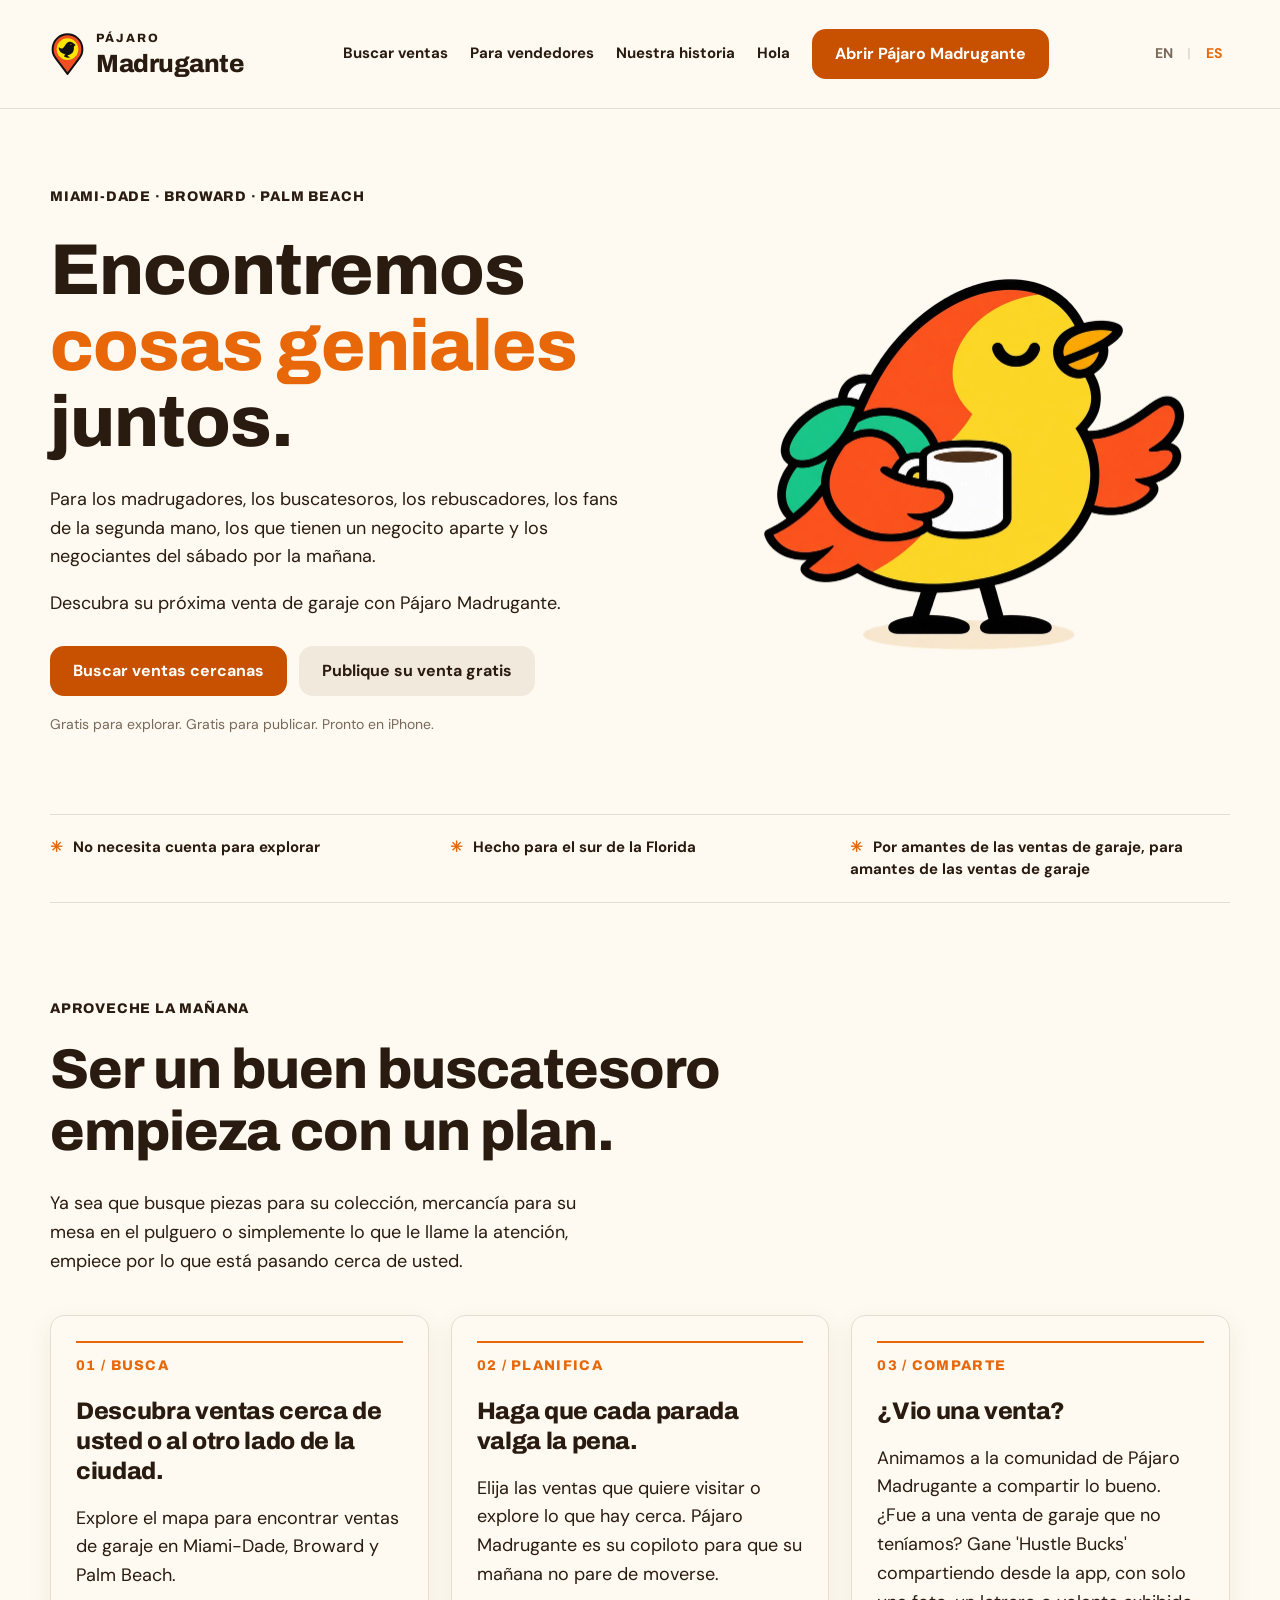
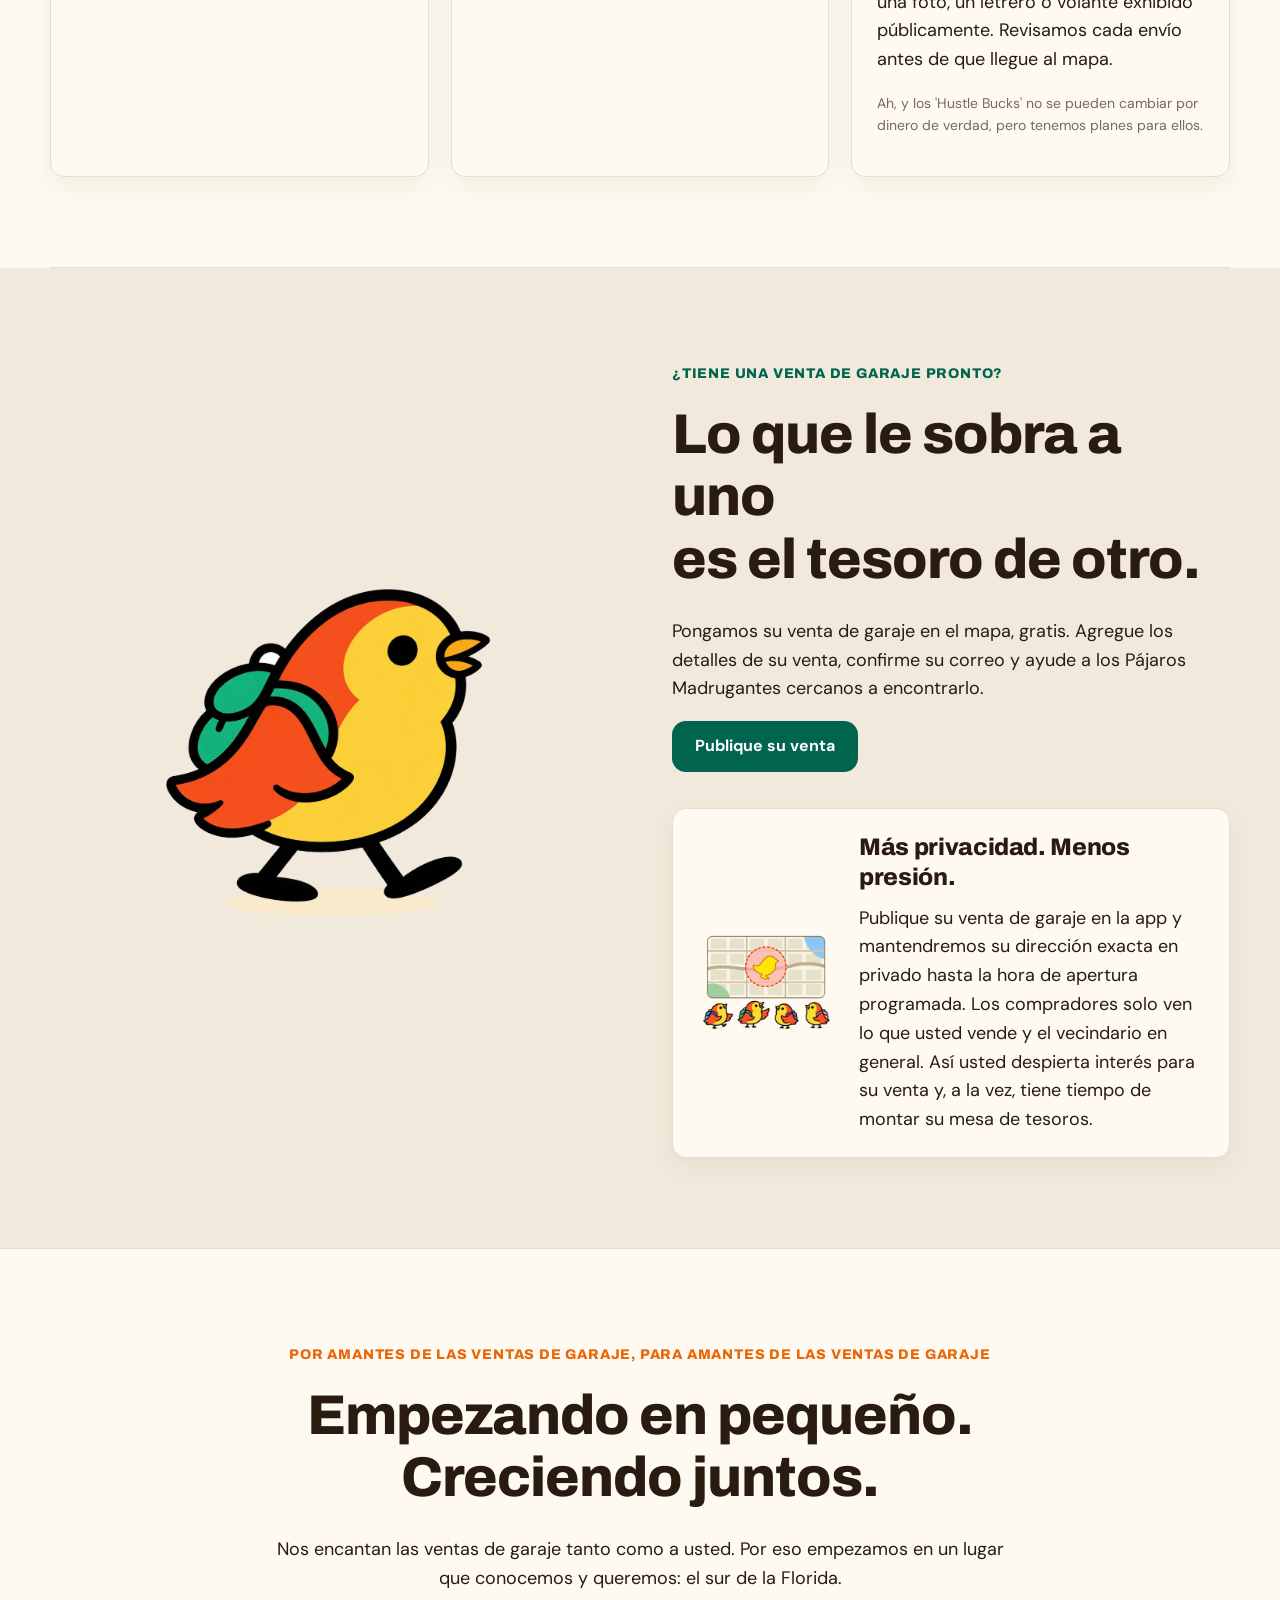
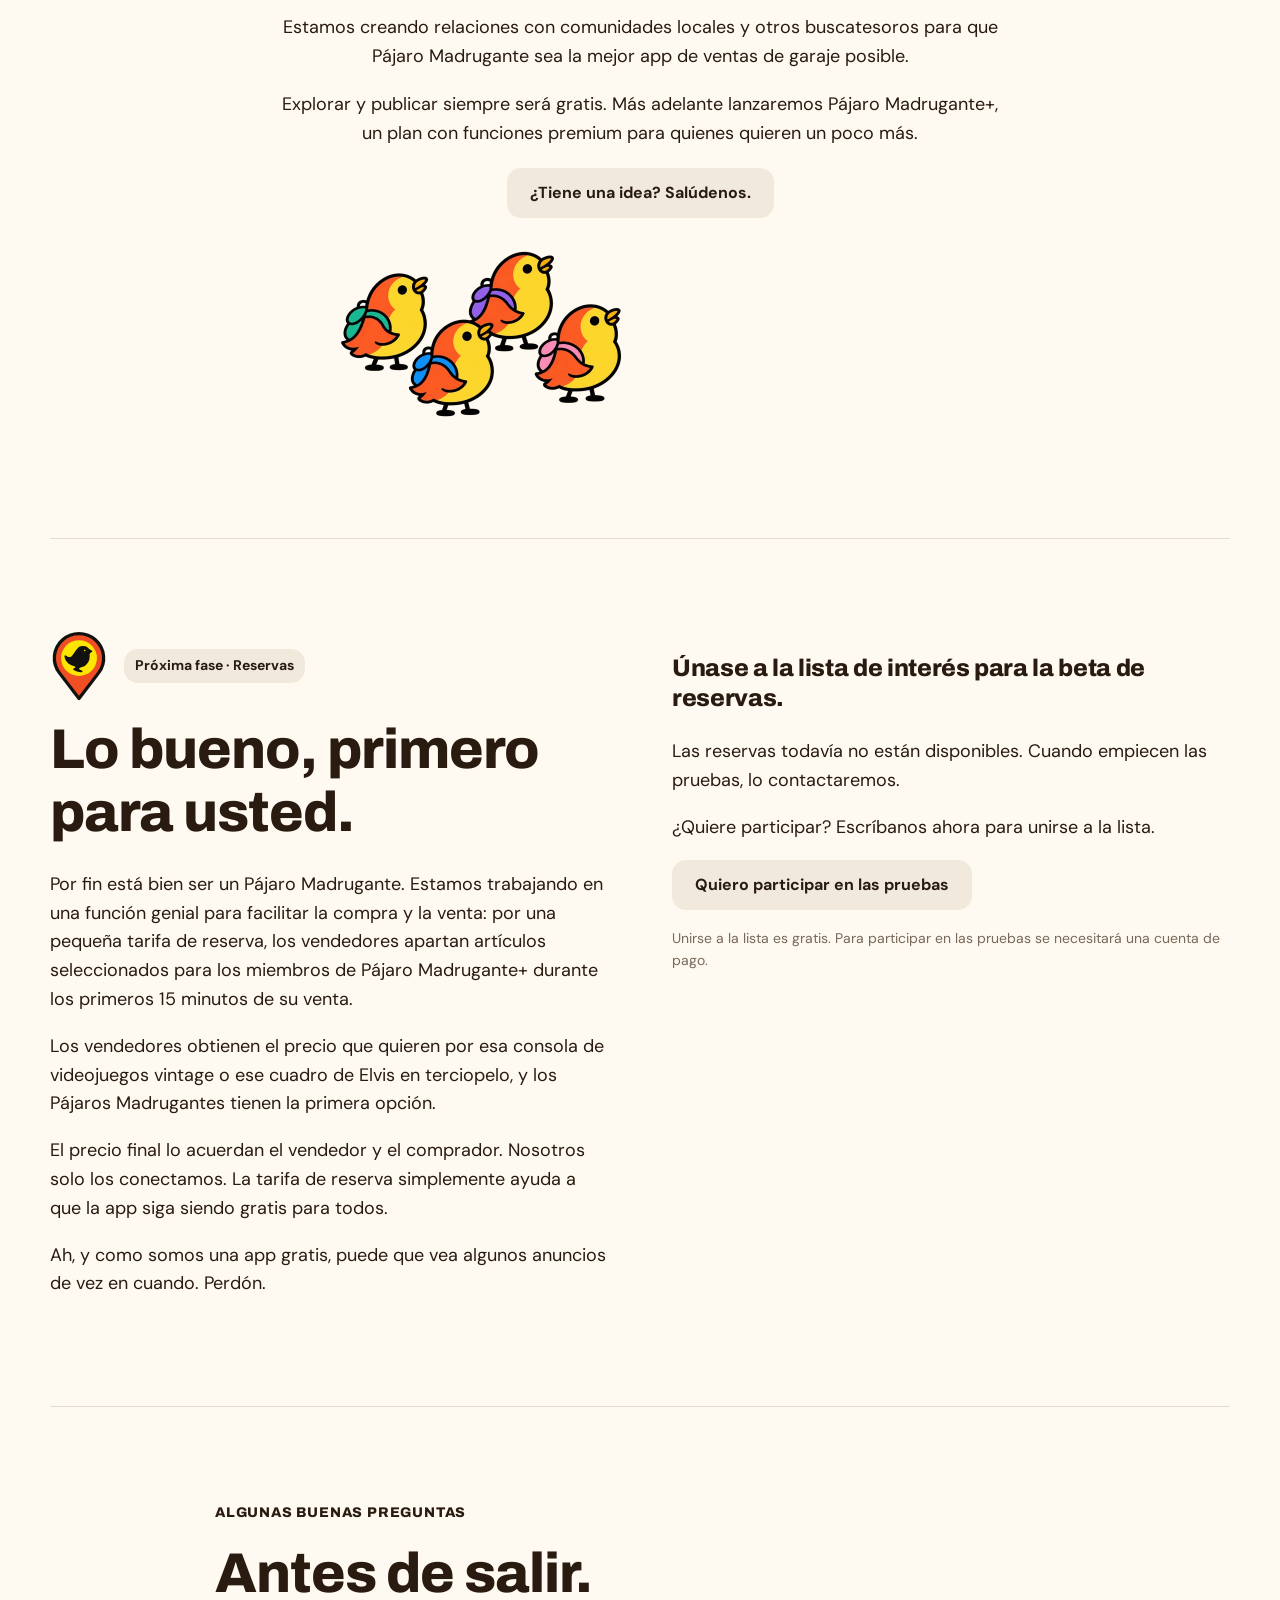
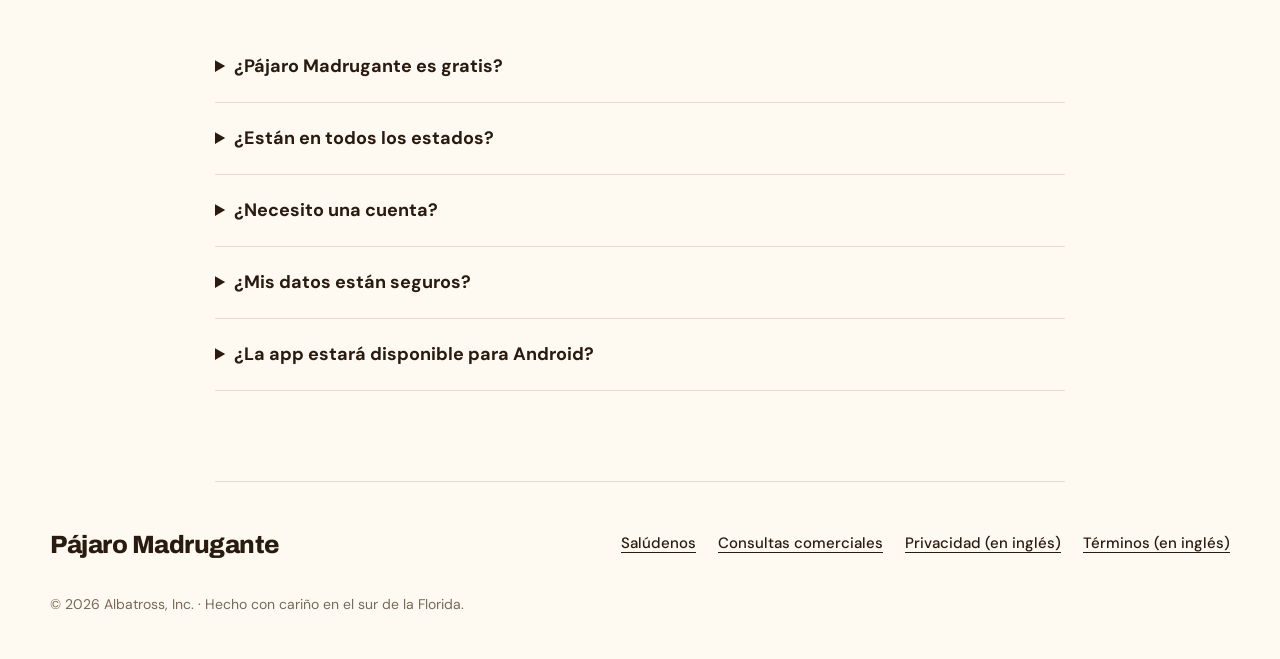
==== es/index.html @ a2b0095b "App-aligned brand styling, Spanish page (/es)" ====
<!doctype html><html lang="es"><head><meta charset="utf-8"><meta name="viewport" content="width=device-width, initial-scale=1"><title>Pájaro Madrugante — Encontremos cosas geniales juntos.</title><meta name="description" content="Descubra ventas de garaje en Miami-Dade, Broward y Palm Beach con Pájaro Madrugante. Gratis para explorar y publicar."><link rel="icon" href="/assets/bird-pin-one-color.svg"><link rel="stylesheet" href="/style.css"><link rel="alternate" hreflang="en" href="/"><link rel="alternate" hreflang="es" href="/es/"></head><body><header><nav aria-label="Navegación principal"><a class="brand" href="/es/"><img src="/assets/bird-pin.svg" alt="" width="64" height="80"><span><small>PÁJARO</small>Madrugante</span></a><div class="navlinks"><a class="optional" href="/es/#buyers">Buscar ventas</a><a class="optional" href="/es/#sellers">Para vendedores</a><a class="optional" href="/es/#community">Nuestra historia</a><a href="mailto:hello@yardsaleearlybird.com">Hola</a><a class="btn" href="https://early-bird-sales.lovable.app">Abrir Pájaro Madrugante</a></div><div class="language-toggle" role="group" aria-label="Idioma del sitio web"><a href="/" lang="en" hreflang="en" aria-label="English">EN</a><span class="divider" aria-hidden="true">|</span><a href="/es/" lang="es" hreflang="es" aria-current="page" aria-label="Español">ES</a></div></nav></header><main><div class="wrap"><section class="hero"><div><span class="eyebrow">Miami-Dade · Broward · Palm Beach</span><h1>Encontremos <em>cosas geniales</em> juntos.</h1><p>Para los madrugadores, los buscatesoros, los rebuscadores, los fans de la segunda mano, los que tienen un negocito aparte y los negociantes del sábado por la mañana.</p><p>Descubra su próxima venta de garaje con Pájaro Madrugante.</p><div class="actions"><a class="btn" href="https://early-bird-sales.lovable.app">Buscar ventas cercanas</a><a class="btn secondary" href="https://early-bird-sales.lovable.app/sell">Publique su venta gratis</a></div><p class="subnote">Gratis para explorar. Gratis para publicar. Pronto en iPhone.</p></div><div class="heroart"><img src="/assets/onboarding/coffee-transparent-2x.webp" alt="Pájaro Madrugante disfrutando de un café por la mañana" width="880" height="799"></div></section><div class="ribbon"><span>No necesita cuenta para explorar</span><span>Hecho para el sur de la Florida</span><span>Por amantes de las ventas de garaje, para amantes de las ventas de garaje</span></div><section id="buyers" class="section"><span class="eyebrow">Aproveche la mañana</span><h2>Ser un buen buscatesoro<br>empieza con un plan.</h2><p>Ya sea que busque piezas para su colección, mercancía para su mesa en el pulguero o simplemente lo que le llame la atención, empiece por lo que está pasando cerca de usted.</p><div class="features"><article><span class="number">01 / BUSCA</span><h3>Descubra ventas cerca de usted o al otro lado de la ciudad.</h3><p>Explore el mapa para encontrar ventas de garaje en Miami-Dade, Broward y Palm Beach.</p></article><article><span class="number">02 / PLANIFICA</span><h3>Haga que cada parada valga la pena.</h3><p>Elija las ventas que quiere visitar o explore lo que hay cerca. Pájaro Madrugante es su copiloto para que su mañana no pare de moverse.</p></article><article><span class="number">03 / COMPARTE</span><h3>¿Vio una venta?</h3><p>Animamos a la comunidad de Pájaro Madrugante a compartir lo bueno. ¿Fue a una venta de garaje que no teníamos? Gane &#x27;Hustle Bucks&#x27; compartiendo desde la app, con solo una foto, un letrero o volante exhibido públicamente. Revisamos cada envío antes de que llegue al mapa.</p><p>Ah, y los &#x27;Hustle Bucks&#x27; no se pueden cambiar por dinero de verdad, pero tenemos planes para ellos.</p></article></div></section></div><section id="sellers" class="section seller"><div class="wrap split"><div><img src="/assets/onboarding/walking-transparent-2x.webp" alt="Pájaro Madrugante sale con su mochila" width="1000" height="897"></div><div><span class="eyebrow greenText">¿Tiene una venta de garaje pronto?</span><h2>Lo que le sobra a uno<br>es el tesoro de otro.</h2><p>Pongamos su venta de garaje en el mapa, gratis. Agregue los detalles de su venta, confirme su correo y ayude a los Pájaros Madrugantes cercanos a encontrarlo.</p><a class="btn green" href="https://early-bird-sales.lovable.app/sell">Publique su venta</a><div class="privacybox"><div class="privacy-map"><img src="/assets/onboarding/privacy-transparent-2x.webp" alt="Zona aproximada de una venta en el mapa" width="360" height="255"></div><div><h3>Más privacidad. Menos presión.</h3><p>Publique su venta de garaje en la app y mantendremos su dirección exacta en privado hasta la hora de apertura programada. Los compradores solo ven lo que usted vende y el vecindario en general. Así usted despierta interés para su venta y, a la vez, tiene tiempo de montar su mesa de tesoros.</p></div></div></div></div></section><div class="wrap"><section id="community" class="section community"><span class="eyebrow">Por amantes de las ventas de garaje, para amantes de las ventas de garaje</span><h2>Empezando en pequeño.<br>Creciendo juntos.</h2><p>Nos encantan las ventas de garaje tanto como a usted. Por eso empezamos en un lugar que conocemos y queremos: el sur de la Florida.</p><p>Estamos creando relaciones con comunidades locales y otros buscatesoros para que Pájaro Madrugante sea la mejor app de ventas de garaje posible.</p><p>Explorar y publicar siempre será gratis. Más adelante lanzaremos Pájaro Madrugante+, un plan con funciones premium para quienes quieren un poco más.</p><a class="btn secondary" href="mailto:hello@yardsaleearlybird.com?subject=Hola+P%C3%A1jaro+Madrugante">¿Tiene una idea? Salúdenos.</a><img class="looking-up" src="/assets/onboarding/friends-transparent-2x.webp" alt="Cuatro Pájaros Madrugantes miran hacia el botón de ideas" width="640" height="480"></section><section id="beta" class="section beta"><div><div class="reservation-heading"><img class="reservation-pin" src="/assets/bird-pin.svg" alt="Marcador de Pájaro Madrugante en el mapa"><span class="badge">Próxima fase · Reservas</span></div><h2>Lo bueno, primero para usted.</h2><p>Por fin está bien ser un Pájaro Madrugante. Estamos trabajando en una función genial para facilitar la compra y la venta: por una pequeña tarifa de reserva, los vendedores apartan artículos seleccionados para los miembros de Pájaro Madrugante+ durante los primeros 15 minutos de su venta.</p><p>Los vendedores obtienen el precio que quieren por esa consola de videojuegos vintage o ese cuadro de Elvis en terciopelo, y los Pájaros Madrugantes tienen la primera opción.</p><p>El precio final lo acuerdan el vendedor y el comprador. Nosotros solo los conectamos. La tarifa de reserva simplemente ayuda a que la app siga siendo gratis para todos.</p><p>Ah, y como somos una app gratis, puede que vea algunos anuncios de vez en cuando. Perdón.</p></div><div><h3>Únase a la lista de interés para la beta de reservas.</h3><p>Las reservas todavía no están disponibles. Cuando empiecen las pruebas, lo contactaremos.</p><p>¿Quiere participar? Escríbanos ahora para unirse a la lista.</p><a class="btn secondary" href="mailto:betalist@yardsaleearlybird.com?subject=Lista+de+inter%C3%A9s+para+la+beta+de+reservas&amp;body=%C2%A1Hola%2C+P%C3%A1jaro+Madrugante%21+Me+gustar%C3%ADa+unirme+a+la+lista+de+inter%C3%A9s+para+la+beta+de+reservas.">Quiero participar en las pruebas</a><p class="subnote">Unirse a la lista es gratis. Para participar en las pruebas se necesitará una cuenta de pago.</p></div></section><section class="section faq"><span class="eyebrow">Algunas buenas preguntas</span><h2>Antes de salir.</h2><details><summary>¿Pájaro Madrugante es gratis?</summary><p>Sí. Explorar el mapa y publicar una venta es gratis. El plan Pájaro Madrugante+ ofrecerá herramientas más avanzadas para los Pájaros Madrugantes más dedicados que quieren un poco más.</p></details><details><summary>¿Están en todos los estados?</summary><p>Todavía no. Empezamos en los condados de Miami-Dade, Broward y Palm Beach. Este es nuestro hogar y, además, uno de los mercados de ventas de garaje más concentrados del país. Si lo logramos aquí, los demás estados vendrán pronto.</p></details><details><summary>¿Necesito una cuenta?</summary><p>No necesita una cuenta para explorar el mapa público ni para publicar una venta, pero sí tendrá que confirmar un correo que le enviaremos para verificar que es una persona.</p></details><details><summary>¿Mis datos están seguros?</summary><p>Su correo es su forma de iniciar sesión. La lectura de texto en fotos y su historial de visitas quedan bajo su control, y no vendemos su información. La Política de Privacidad detalla todo lo que recopilamos y por cuánto tiempo lo guardamos.</p></details><details><summary>¿La app estará disponible para Android?</summary><p>Probablemente. Somos un equipo pequeño y por ahora nos enfocamos en usuarios de iPhone. Pero está en nuestra lista de pendientes.</p></details></section></div></main><footer class="wrap"><div class="footrow"><a class="brand" href="/es/">Pájaro Madrugante</a><div class="footlinks"><a href="mailto:hello@yardsaleearlybird.com">Salúdenos</a><a href="mailto:sales@yardsaleearlybird.com">Consultas comerciales</a><a href="/privacy" hreflang="en">Privacidad (en inglés)</a><a href="/terms" hreflang="en">Términos (en inglés)</a></div></div><p class="legalnote">© 2026 Albatross, Inc. · Hecho con cariño en el sur de la Florida.</p></footer></body></html>
---- style.css ----
@import url('/assets/fonts/fonts.css');
:root{--cream:#FEFAF1;--ink:#2A1B11;--muted:#78695A;--orange:#E76709;--orange-deep:#C75100;--green:#00644E;--panel:#F1EADC;--line:#E4DDD1;--radius:14px;--shadow:0 8px 24px rgba(118,72,23,.08);--display:'Archivo',sans-serif;--body:'DM Sans',sans-serif}
*{box-sizing:border-box}html{scroll-behavior:smooth;scroll-padding-top:110px}body{margin:0;background:var(--cream);color:var(--ink);font:400 1.125rem/1.6 var(--body)}a{color:var(--orange);text-underline-offset:4px}button,a{-webkit-tap-highlight-color:transparent}a:focus-visible,button:focus-visible,summary:focus-visible{outline:3px solid var(--orange);outline-offset:5px}nav,.wrap{width:min(1180px,calc(100% - 64px));margin:auto}header{border-bottom:1px solid var(--line)}nav{display:flex;justify-content:space-between;align-items:center;min-height:108px;gap:22px}.brand{font:800 1.625rem/1.05 var(--display);letter-spacing:-.5px;color:var(--ink);text-decoration:none;display:flex;align-items:center;gap:11px;flex-shrink:0}.brand img{width:35px;height:48px;object-fit:contain}.brand small{display:block;font:800 .75rem/1.2 var(--display);letter-spacing:2px;margin-bottom:5px}.navlinks{display:flex;gap:22px;align-items:center;font:700 .9375rem/1.4 var(--body)}.navlinks a{color:var(--ink);text-decoration:none}.navlinks a:hover{color:var(--orange)}.navlinks a.btn{color:#fff}.btn{display:inline-flex;justify-content:center;align-items:center;min-height:50px;padding:14px 23px;border:0;border-radius:var(--radius);background:var(--orange-deep);color:#fff;text-decoration:none;font:700 1rem/1.4 var(--body);text-align:center;max-width:100%;white-space:normal;transition:transform .15s,background-color .15s,box-shadow .15s}.btn:hover,.btn.state-hover{background:#AE4700;box-shadow:0 5px 14px rgba(118,72,23,.13);transform:translateY(-2px);color:#fff}.btn:active,.btn.state-pressed{background:#973E00;box-shadow:none;transform:translateY(1px) scale(.98);color:#fff}.btn.secondary{background:var(--panel);color:var(--ink)}.btn.secondary:hover,.btn.secondary.state-hover{background:#E8DECD;color:var(--ink)}.btn.secondary:active,.btn.secondary.state-pressed{background:#DDD0BB;color:var(--ink)}.btn.green{background:var(--green);color:#fff}.btn.green:hover,.btn.green.state-hover{background:#00503E}.btn.green:active,.btn.green.state-pressed{background:#003F31}.eyebrow,.number{font:800 .875rem/1.45 var(--display);letter-spacing:1.3px;text-transform:uppercase}.hero{display:grid;grid-template-columns:1.2fr 1fr;align-items:center;padding:72px 0 64px;gap:40px}h1,h2,h3{font-family:var(--display);font-weight:800;color:var(--ink);overflow-wrap:break-word}h1{font-size:4.5rem;line-height:1.06;letter-spacing:-1px;margin:22px 0 24px}h1 em{font-style:normal;color:var(--orange)}h2{font-size:3.5rem;line-height:1.12;letter-spacing:-1px;margin:17px 0 25px}h3{font-size:1.5rem;line-height:1.25;letter-spacing:-.35px}p{max-width:570px}.hero p{font-size:1.125rem}.actions{display:flex;gap:12px;flex-wrap:wrap;margin-top:28px}.subnote{font-size:.875rem!important;line-height:1.6;color:var(--muted);margin-top:17px}.heroart{text-align:center;position:relative}.heroart img{display:block;margin:auto;width:100%;max-width:440px;height:auto;max-height:440px;object-fit:contain}.ribbon{display:flex;justify-content:space-between;gap:20px;border-block:1px solid var(--line);padding:21px 0;font:700 .9375rem/1.5 var(--body)}.ribbon span:before{content:'✳';color:var(--orange);margin-right:10px}.section{padding:90px 0;border-bottom:1px solid var(--line)}.features{display:grid;grid-template-columns:repeat(3,minmax(0,1fr));gap:22px;margin-top:40px}.features article{padding:25px;background:var(--cream);border:1px solid var(--line);border-radius:var(--radius);box-shadow:var(--shadow);min-width:0}.number{display:block;color:var(--orange);border-top:2px solid var(--orange);padding-top:13px}.features p{font-size:1.125rem}.features article p+p{font-size:.875rem;color:var(--muted)}.features h3{margin:19px 0 15px}.split{display:grid;grid-template-columns:1fr 1.1fr;align-items:center;gap:64px}.split img{width:100%;height:auto;max-height:350px;object-fit:contain}.greenText{color:var(--green)}.seller{background:var(--panel)}.seller .split{grid-template-columns:1fr 1fr}.privacybox{display:grid;grid-template-columns:140px minmax(0,1fr);gap:23px;padding:23px;margin-top:36px;background:var(--cream);border:1px solid var(--line);border-radius:var(--radius);box-shadow:var(--shadow);align-items:center}.privacybox img{width:100%}.privacybox h3{margin:0}.privacybox p{font-size:1.125rem;margin:12px 0 0}.privacy-map{width:100%;overflow:hidden;border-radius:var(--radius)}.privacy-map img{display:block;width:100%;height:auto;max-height:none}.community{text-align:center}.community .eyebrow{color:var(--orange)}.community p{margin:20px auto;max-width:740px;font-size:1.125rem}.community img.looking-up{display:block;width:320px;height:auto;margin:-10px auto 0;transform:translateX(-161px)}.beta{display:grid;grid-template-columns:minmax(0,1fr) minmax(0,1fr);gap:64px}.beta h2{font-size:3.5rem}.beta p{font-size:1.125rem}.badge{display:inline-block;padding:7px 11px;background:var(--panel);border-radius:var(--radius);font:700 .875rem/1.4 var(--body)}.reservation-heading{display:flex;align-items:center;gap:16px}.reservation-pin{width:58px;height:73px;object-fit:contain}.faq{max-width:850px;margin:auto}details{border-bottom:1px solid var(--line);padding:22px 0}summary{font:700 1.125rem/1.5 var(--body);cursor:pointer}details p{font-size:1.125rem;max-width:none}footer{padding:50px 0 30px}.footrow{display:flex;justify-content:space-between;align-items:start;gap:30px}.footlinks{display:flex;flex-wrap:wrap;gap:22px;font:500 .9375rem/1.5 var(--body)}.footlinks a{color:var(--ink)}.footlinks a:hover{color:var(--orange)}.legalnote{font-size:.875rem;color:var(--muted);margin-top:35px;max-width:none}.legal{max-width:850px;padding:55px 0 90px}.legal h1{font-size:3rem}.legal h2{font-size:1.875rem;letter-spacing:-.5px;margin-top:42px}.legal h3{font-size:1.5rem;margin-top:28px}.legal p,.legal li{font-size:1.125rem;max-width:none}.legal ul,.legal ol{padding-left:24px}.legal hr{border:0;border-top:1px solid var(--line);margin:30px 0}.legal code{overflow-wrap:anywhere}.language-toggle{display:flex;align-items:center;gap:7px;flex-shrink:0;font:700 .875rem/1.4 var(--body)}.language-toggle a{color:var(--muted);text-decoration:none;display:inline-flex;align-items:center;justify-content:center;min-height:44px;min-width:32px;padding:5px}.language-toggle a[aria-current="page"]{color:var(--orange)}.language-toggle .divider{color:var(--line);user-select:none}html[lang="es"] .brand{font-size:1.5625rem}html[lang="es"] .ribbon span{flex:1}html[lang="es"] .ribbon{font-size:.9375rem}html[lang="es"] .eyebrow{letter-spacing:.8px}
@media(max-width:1150px){.navlinks .optional{display:none}.navlinks{margin-left:auto}h1{font-size:3.75rem}.privacybox{grid-template-columns:1fr}.privacy-map{width:180px;margin:auto}}
@media(max-width:760px){nav,.wrap{width:calc(100% - 36px)}nav{min-height:88px;padding-block:16px;flex-wrap:wrap;gap:12px}.brand{font-size:1.375rem}.brand small{font-size:.75rem}.navlinks{gap:14px;flex-wrap:wrap;justify-content:flex-end}.navlinks .btn{padding:12px 16px;font-size:1rem}.navlinks>a:not(.btn){display:none}.language-toggle{margin-left:auto}.hero{grid-template-columns:1fr;padding:40px 0;gap:30px}h1{font-size:2.75rem;line-height:1.1;letter-spacing:-1px}h2,.beta h2{font-size:2.25rem;line-height:1.15;letter-spacing:-.7px}h3{font-size:1.5rem}.hero p,.community p{font-size:1.125rem}.heroart img{width:75%;max-height:300px}.ribbon{flex-direction:column;align-items:flex-start;gap:12px;font-size:.875rem}.section{padding:60px 0}.features,.split,.seller .split,.beta{grid-template-columns:minmax(0,1fr);gap:26px}.features{margin-top:30px}.features article{padding:24px}.split>div>img{max-height:320px}.privacybox{grid-template-columns:1fr;padding:24px}.privacy-map{width:180px}.community img.looking-up{width:260px;transform:translateX(clamp(-136px,calc((296px - 100vw) / 2),0px))}.reservation-pin{width:45px;height:56px}.footrow{flex-direction:column}.legal h1{font-size:2.25rem}html[lang="es"] .brand{font-size:1.375rem}}
@media(max-width:440px){nav{display:grid;grid-template-columns:minmax(0,1fr) auto;column-gap:12px;row-gap:8px}.brand{grid-column:1;grid-row:1}.language-toggle{grid-column:2;grid-row:1;margin:0}.navlinks{grid-column:1/-1;grid-row:2;justify-content:flex-end;margin:0}.navlinks .btn{min-height:44px;padding:10px 16px}.actions{flex-direction:column;align-items:stretch}.hero h1 br{display:none}}
@media(prefers-reduced-motion:reduce){html{scroll-behavior:auto}.btn{transition:none}}

.brand{min-width:0}.brand span{min-width:0;overflow-wrap:anywhere}
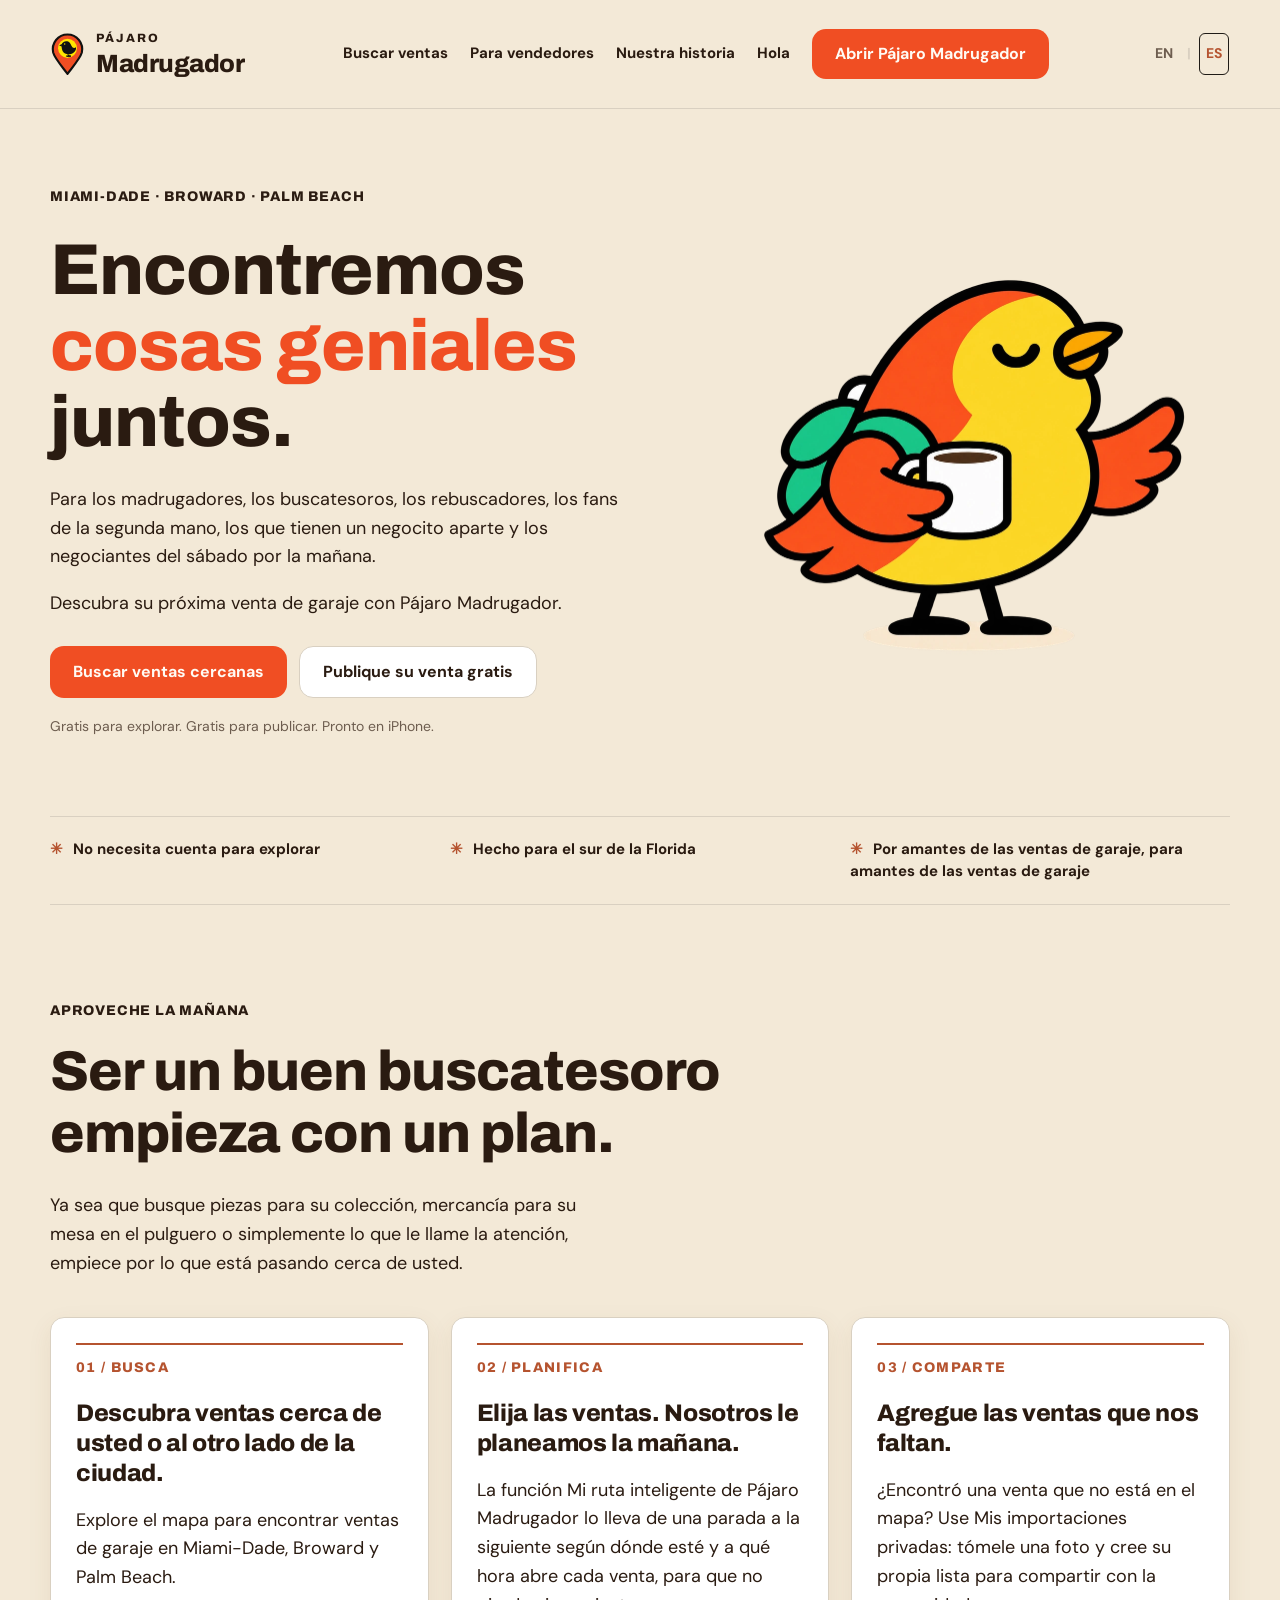
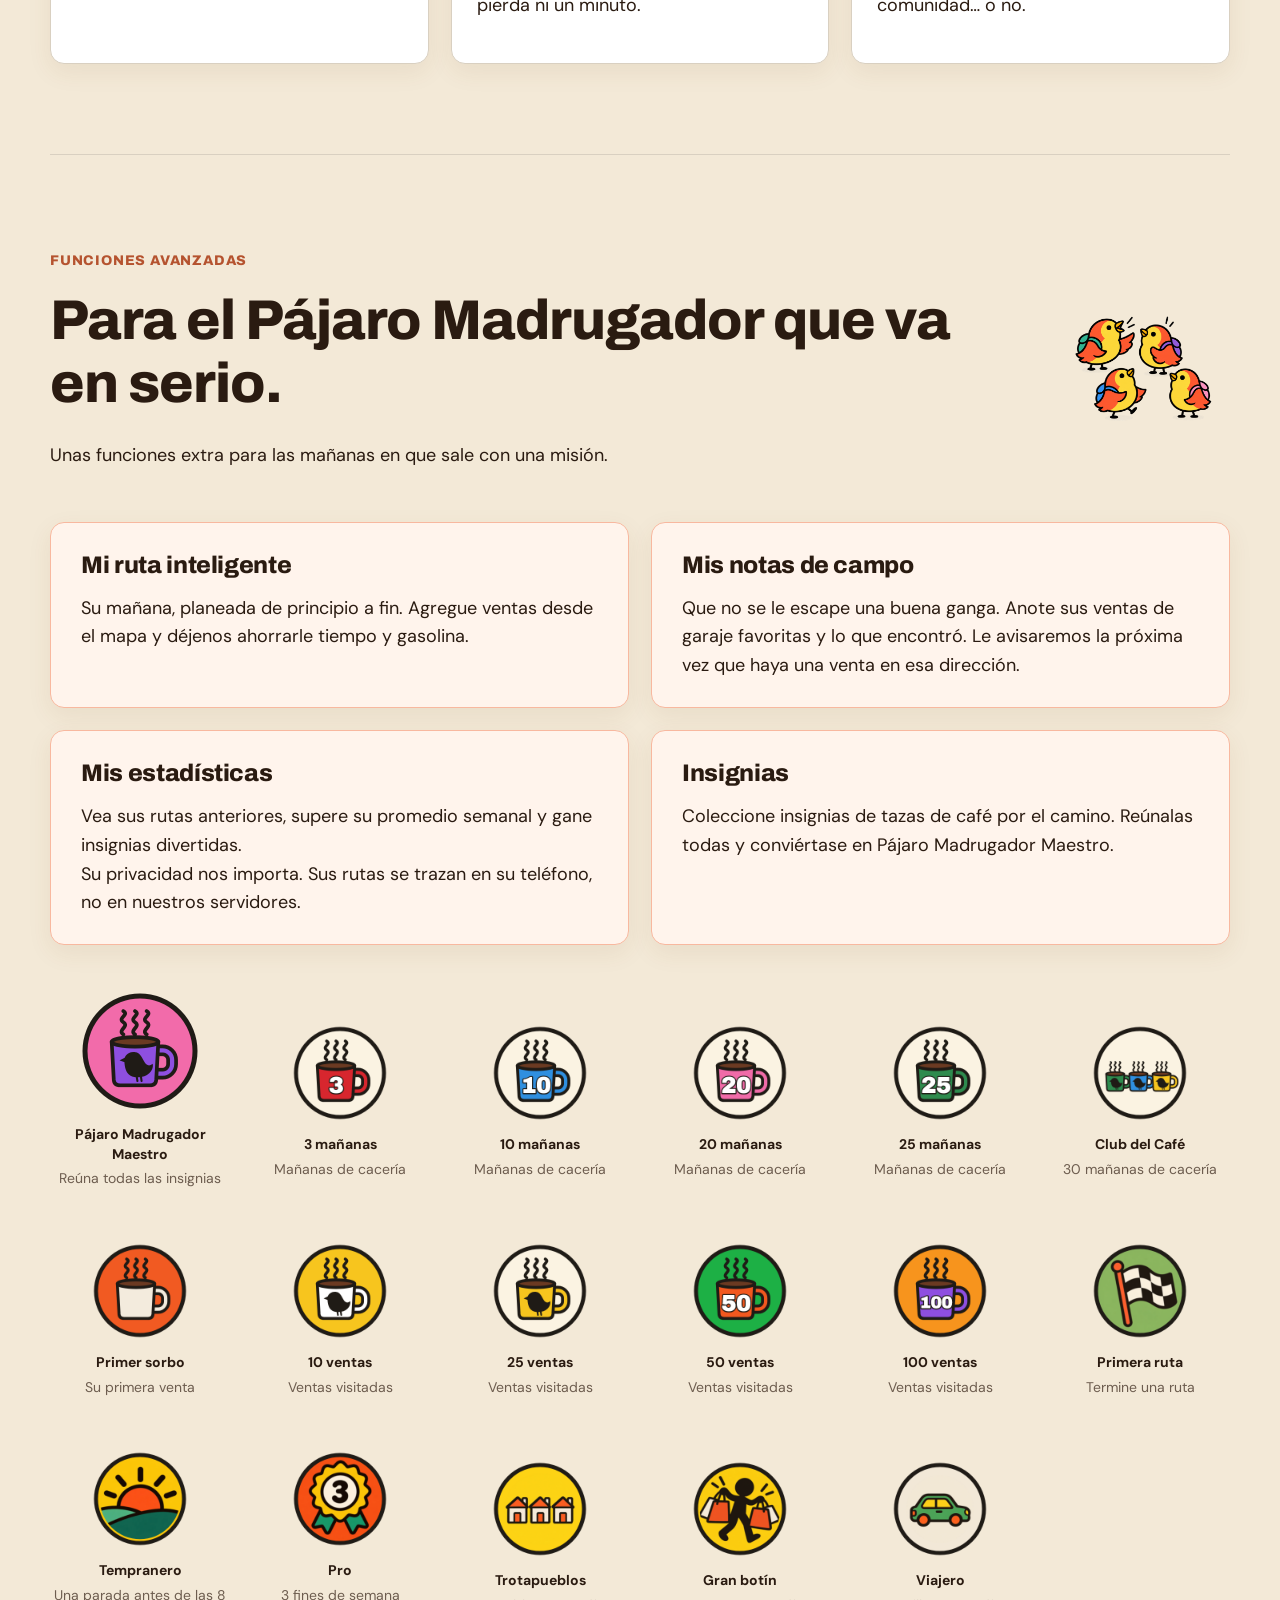
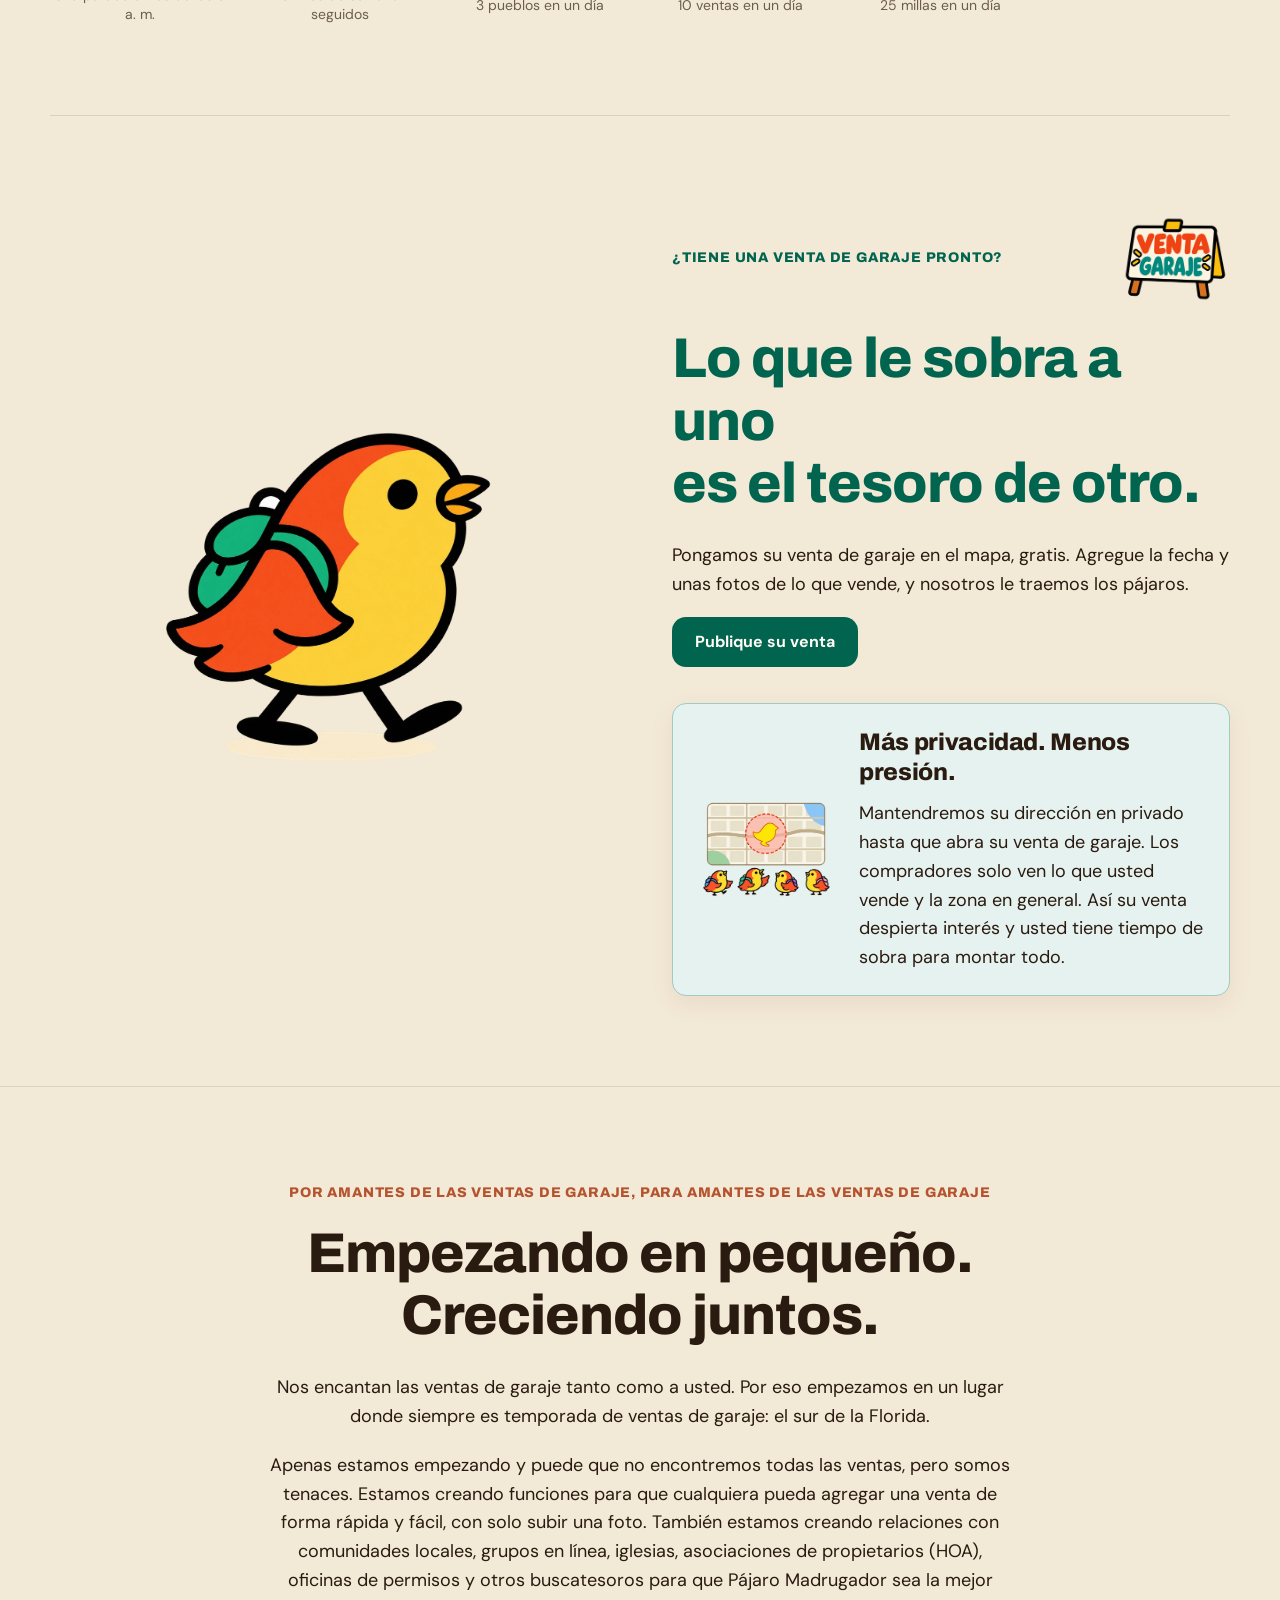
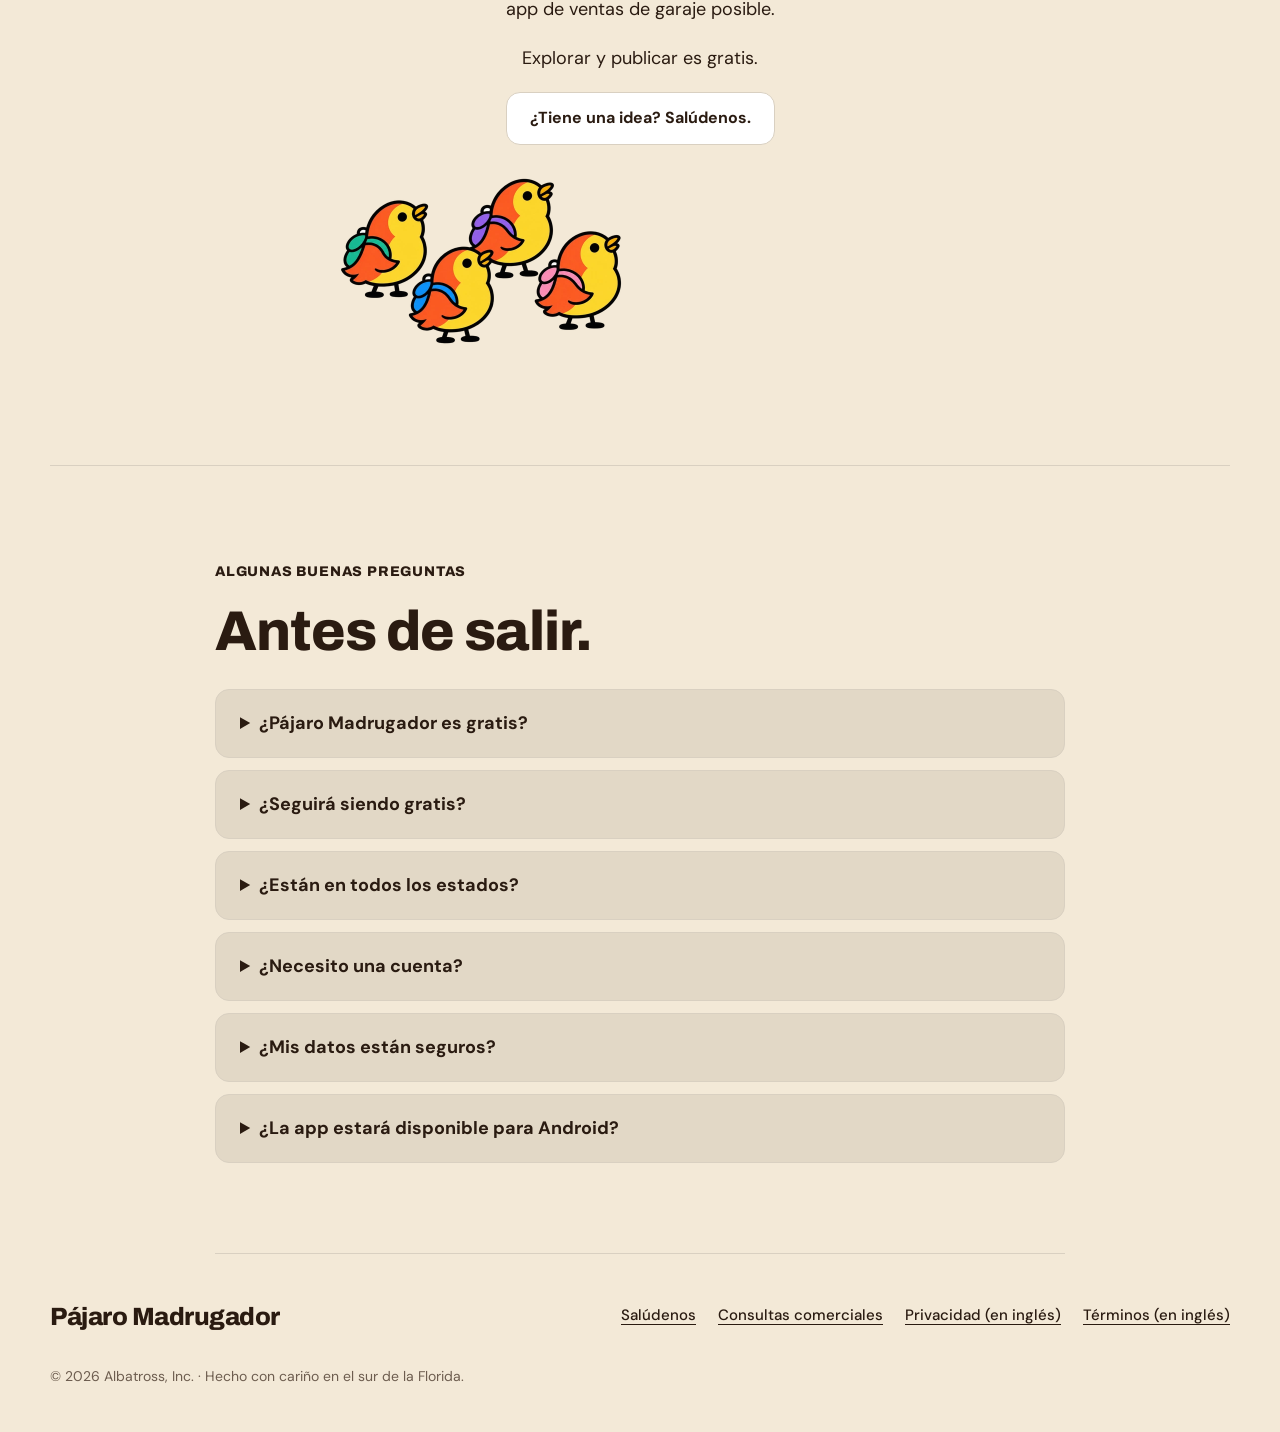
==== commit dab8816c: "Draft v15: new copy, badges, Spanish aligned" ====
--- a/es/index.html
+++ b/es/index.html
@@ -1 +1,2 @@
-<!doctype html><html lang="es"><head><meta charset="utf-8"><meta name="viewport" content="width=device-width, initial-scale=1"><title>Pájaro Madrugante — Encontremos cosas geniales juntos.</title><meta name="description" content="Descubra ventas de garaje en Miami-Dade, Broward y Palm Beach con Pájaro Madrugante. Gratis para explorar y publicar."><link rel="icon" href="/assets/bird-pin-one-color.svg"><link rel="stylesheet" href="/style.css"><link rel="alternate" hreflang="en" href="/"><link rel="alternate" hreflang="es" href="/es/"></head><body><header><nav aria-label="Navegación principal"><a class="brand" href="/es/"><img src="/assets/bird-pin.svg" alt="" width="64" height="80"><span><small>PÁJARO</small>Madrugante</span></a><div class="navlinks"><a class="optional" href="/es/#buyers">Buscar ventas</a><a class="optional" href="/es/#sellers">Para vendedores</a><a class="optional" href="/es/#community">Nuestra historia</a><a href="mailto:hello@yardsaleearlybird.com">Hola</a><a class="btn" href="https://early-bird-sales.lovable.app">Abrir Pájaro Madrugante</a></div><div class="language-toggle" role="group" aria-label="Idioma del sitio web"><a href="/" lang="en" hreflang="en" aria-label="English">EN</a><span class="divider" aria-hidden="true">|</span><a href="/es/" lang="es" hreflang="es" aria-current="page" aria-label="Español">ES</a></div></nav></header><main><div class="wrap"><section class="hero"><div><span class="eyebrow">Miami-Dade · Broward · Palm Beach</span><h1>Encontremos <em>cosas geniales</em> juntos.</h1><p>Para los madrugadores, los buscatesoros, los rebuscadores, los fans de la segunda mano, los que tienen un negocito aparte y los negociantes del sábado por la mañana.</p><p>Descubra su próxima venta de garaje con Pájaro Madrugante.</p><div class="actions"><a class="btn" href="https://early-bird-sales.lovable.app">Buscar ventas cercanas</a><a class="btn secondary" href="https://early-bird-sales.lovable.app/sell">Publique su venta gratis</a></div><p class="subnote">Gratis para explorar. Gratis para publicar. Pronto en iPhone.</p></div><div class="heroart"><img src="/assets/onboarding/coffee-transparent-2x.webp" alt="Pájaro Madrugante disfrutando de un café por la mañana" width="880" height="799"></div></section><div class="ribbon"><span>No necesita cuenta para explorar</span><span>Hecho para el sur de la Florida</span><span>Por amantes de las ventas de garaje, para amantes de las ventas de garaje</span></div><section id="buyers" class="section"><span class="eyebrow">Aproveche la mañana</span><h2>Ser un buen buscatesoro<br>empieza con un plan.</h2><p>Ya sea que busque piezas para su colección, mercancía para su mesa en el pulguero o simplemente lo que le llame la atención, empiece por lo que está pasando cerca de usted.</p><div class="features"><article><span class="number">01 / BUSCA</span><h3>Descubra ventas cerca de usted o al otro lado de la ciudad.</h3><p>Explore el mapa para encontrar ventas de garaje en Miami-Dade, Broward y Palm Beach.</p></article><article><span class="number">02 / PLANIFICA</span><h3>Haga que cada parada valga la pena.</h3><p>Elija las ventas que quiere visitar o explore lo que hay cerca. Pájaro Madrugante es su copiloto para que su mañana no pare de moverse.</p></article><article><span class="number">03 / COMPARTE</span><h3>¿Vio una venta?</h3><p>Animamos a la comunidad de Pájaro Madrugante a compartir lo bueno. ¿Fue a una venta de garaje que no teníamos? Gane &#x27;Hustle Bucks&#x27; compartiendo desde la app, con solo una foto, un letrero o volante exhibido públicamente. Revisamos cada envío antes de que llegue al mapa.</p><p>Ah, y los &#x27;Hustle Bucks&#x27; no se pueden cambiar por dinero de verdad, pero tenemos planes para ellos.</p></article></div></section></div><section id="sellers" class="section seller"><div class="wrap split"><div><img src="/assets/onboarding/walking-transparent-2x.webp" alt="Pájaro Madrugante sale con su mochila" width="1000" height="897"></div><div><span class="eyebrow greenText">¿Tiene una venta de garaje pronto?</span><h2>Lo que le sobra a uno<br>es el tesoro de otro.</h2><p>Pongamos su venta de garaje en el mapa, gratis. Agregue los detalles de su venta, confirme su correo y ayude a los Pájaros Madrugantes cercanos a encontrarlo.</p><a class="btn green" href="https://early-bird-sales.lovable.app/sell">Publique su venta</a><div class="privacybox"><div class="privacy-map"><img src="/assets/onboarding/privacy-transparent-2x.webp" alt="Zona aproximada de una venta en el mapa" width="360" height="255"></div><div><h3>Más privacidad. Menos presión.</h3><p>Publique su venta de garaje en la app y mantendremos su dirección exacta en privado hasta la hora de apertura programada. Los compradores solo ven lo que usted vende y el vecindario en general. Así usted despierta interés para su venta y, a la vez, tiene tiempo de montar su mesa de tesoros.</p></div></div></div></div></section><div class="wrap"><section id="community" class="section community"><span class="eyebrow">Por amantes de las ventas de garaje, para amantes de las ventas de garaje</span><h2>Empezando en pequeño.<br>Creciendo juntos.</h2><p>Nos encantan las ventas de garaje tanto como a usted. Por eso empezamos en un lugar que conocemos y queremos: el sur de la Florida.</p><p>Estamos creando relaciones con comunidades locales y otros buscatesoros para que Pájaro Madrugante sea la mejor app de ventas de garaje posible.</p><p>Explorar y publicar siempre será gratis. Más adelante lanzaremos Pájaro Madrugante+, un plan con funciones premium para quienes quieren un poco más.</p><a class="btn secondary" href="mailto:hello@yardsaleearlybird.com?subject=Hola+P%C3%A1jaro+Madrugante">¿Tiene una idea? Salúdenos.</a><img class="looking-up" src="/assets/onboarding/friends-transparent-2x.webp" alt="Cuatro Pájaros Madrugantes miran hacia el botón de ideas" width="640" height="480"></section><section id="beta" class="section beta"><div><div class="reservation-heading"><img class="reservation-pin" src="/assets/bird-pin.svg" alt="Marcador de Pájaro Madrugante en el mapa"><span class="badge">Próxima fase · Reservas</span></div><h2>Lo bueno, primero para usted.</h2><p>Por fin está bien ser un Pájaro Madrugante. Estamos trabajando en una función genial para facilitar la compra y la venta: por una pequeña tarifa de reserva, los vendedores apartan artículos seleccionados para los miembros de Pájaro Madrugante+ durante los primeros 15 minutos de su venta.</p><p>Los vendedores obtienen el precio que quieren por esa consola de videojuegos vintage o ese cuadro de Elvis en terciopelo, y los Pájaros Madrugantes tienen la primera opción.</p><p>El precio final lo acuerdan el vendedor y el comprador. Nosotros solo los conectamos. La tarifa de reserva simplemente ayuda a que la app siga siendo gratis para todos.</p><p>Ah, y como somos una app gratis, puede que vea algunos anuncios de vez en cuando. Perdón.</p></div><div><h3>Únase a la lista de interés para la beta de reservas.</h3><p>Las reservas todavía no están disponibles. Cuando empiecen las pruebas, lo contactaremos.</p><p>¿Quiere participar? Escríbanos ahora para unirse a la lista.</p><a class="btn secondary" href="mailto:betalist@yardsaleearlybird.com?subject=Lista+de+inter%C3%A9s+para+la+beta+de+reservas&amp;body=%C2%A1Hola%2C+P%C3%A1jaro+Madrugante%21+Me+gustar%C3%ADa+unirme+a+la+lista+de+inter%C3%A9s+para+la+beta+de+reservas.">Quiero participar en las pruebas</a><p class="subnote">Unirse a la lista es gratis. Para participar en las pruebas se necesitará una cuenta de pago.</p></div></section><section class="section faq"><span class="eyebrow">Algunas buenas preguntas</span><h2>Antes de salir.</h2><details><summary>¿Pájaro Madrugante es gratis?</summary><p>Sí. Explorar el mapa y publicar una venta es gratis. El plan Pájaro Madrugante+ ofrecerá herramientas más avanzadas para los Pájaros Madrugantes más dedicados que quieren un poco más.</p></details><details><summary>¿Están en todos los estados?</summary><p>Todavía no. Empezamos en los condados de Miami-Dade, Broward y Palm Beach. Este es nuestro hogar y, además, uno de los mercados de ventas de garaje más concentrados del país. Si lo logramos aquí, los demás estados vendrán pronto.</p></details><details><summary>¿Necesito una cuenta?</summary><p>No necesita una cuenta para explorar el mapa público ni para publicar una venta, pero sí tendrá que confirmar un correo que le enviaremos para verificar que es una persona.</p></details><details><summary>¿Mis datos están seguros?</summary><p>Su correo es su forma de iniciar sesión. La lectura de texto en fotos y su historial de visitas quedan bajo su control, y no vendemos su información. La Política de Privacidad detalla todo lo que recopilamos y por cuánto tiempo lo guardamos.</p></details><details><summary>¿La app estará disponible para Android?</summary><p>Probablemente. Somos un equipo pequeño y por ahora nos enfocamos en usuarios de iPhone. Pero está en nuestra lista de pendientes.</p></details></section></div></main><footer class="wrap"><div class="footrow"><a class="brand" href="/es/">Pájaro Madrugante</a><div class="footlinks"><a href="mailto:hello@yardsaleearlybird.com">Salúdenos</a><a href="mailto:sales@yardsaleearlybird.com">Consultas comerciales</a><a href="/privacy" hreflang="en">Privacidad (en inglés)</a><a href="/terms" hreflang="en">Términos (en inglés)</a></div></div><p class="legalnote">© 2026 Albatross, Inc. · Hecho con cariño en el sur de la Florida.</p></footer></body></html>+<!DOCTYPE html>
+<html lang="es"><head><meta charset="utf-8"/><meta content="width=device-width, initial-scale=1" name="viewport"/><title>Pájaro Madrugador — Encontremos cosas geniales juntos.</title><meta content="Descubra ventas de garaje en Miami-Dade, Broward y Palm Beach con Pájaro Madrugador. Gratis para explorar y publicar." name="description"/><link href="/assets/bird-pin-one-color.svg" rel="icon"/><link href="/style.css" rel="stylesheet"/><link href="/" hreflang="en" rel="alternate"/><link href="/es/" hreflang="es" rel="alternate"/></head><body><header><nav aria-label="Navegación principal"><a class="brand" href="/es/"><img alt="" height="80" src="/assets/sell/bird-marker.svg" width="64"/><span><small>PÁJARO</small>Madrugador</span></a><div class="navlinks"><a class="optional" href="/es/#buyers">Buscar ventas</a><a class="optional" href="/es/#sellers">Para vendedores</a><a class="optional" href="/es/#community">Nuestra historia</a><a href="mailto:hello@yardsaleearlybird.com">Hola</a><a class="btn" href="https://early-bird-sales.lovable.app">Abrir Pájaro Madrugador</a></div><div aria-label="Idioma del sitio web" class="language-toggle" role="group"><a aria-label="English" href="/" hreflang="en" lang="en">EN</a><span aria-hidden="true" class="divider">|</span><a aria-current="page" aria-label="Español" href="/es/" hreflang="es" lang="es">ES</a></div></nav></header><main><div class="wrap"><section class="hero"><div><span class="eyebrow">Miami-Dade · Broward · Palm Beach</span><h1>Encontremos <em>cosas geniales</em> juntos.</h1><p>Para los madrugadores, los buscatesoros, los rebuscadores, los fans de la segunda mano, los que tienen un negocito aparte y los negociantes del sábado por la mañana.</p><p>Descubra su próxima venta de garaje con Pájaro Madrugador.</p><div class="actions"><a class="btn" href="https://early-bird-sales.lovable.app">Buscar ventas cercanas</a><a class="btn secondary" href="https://early-bird-sales.lovable.app/sell">Publique su venta gratis</a></div><p class="subnote">Gratis para explorar. Gratis para publicar. Pronto en iPhone.</p></div><div class="heroart"><img alt="Pájaro Madrugador disfrutando de un café por la mañana" height="799" src="/assets/onboarding/coffee-transparent-2x.webp" width="880"/></div></section><div class="ribbon"><span>No necesita cuenta para explorar</span><span>Hecho para el sur de la Florida</span><span>Por amantes de las ventas de garaje, para amantes de las ventas de garaje</span></div><section class="section" id="buyers"><span class="eyebrow">Aproveche la mañana</span><h2>Ser un buen buscatesoro<br/>empieza con un plan.</h2><p>Ya sea que busque piezas para su colección, mercancía para su mesa en el pulguero o simplemente lo que le llame la atención, empiece por lo que está pasando cerca de usted.</p><div class="features"><article><span class="number">01 / BUSCA</span><h3>Descubra ventas cerca de usted o al otro lado de la ciudad.</h3><p>Explore el mapa para encontrar ventas de garaje en Miami-Dade, Broward y Palm Beach.</p></article><article><span class="number">02 / PLANIFICA</span><h3>Elija las ventas. Nosotros le planeamos la mañana.</h3><p>La función Mi ruta inteligente de Pájaro Madrugador lo lleva de una parada a la siguiente según dónde esté y a qué hora abre cada venta, para que no pierda ni un minuto.</p></article><article><span class="number">03 / COMPARTE</span><h3>Agregue las ventas que nos faltan.</h3><p>¿Encontró una venta que no está en el mapa? Use Mis importaciones privadas: tómele una foto y cree su propia lista para compartir con la comunidad… o no.</p></article></div></section><section class="section advanced" id="advanced-tools"><div class="advanced-intro"><div><span class="eyebrow">Funciones avanzadas</span><h2>Para el Pájaro Madrugador que va en serio.</h2><p>Unas funciones extra para las mañanas en que sale con una misión.</p></div><img alt="Pájaros Madrugadores conversando" class="tools-birds" height="540" src="/assets/sell/birds-chatting.png" width="720"/></div><div class="tools-grid"><article class="tool-card"><h3>Mi ruta inteligente</h3><p>Su mañana, planeada de principio a fin. Agregue ventas desde el mapa y déjenos ahorrarle tiempo y gasolina.</p></article><article class="tool-card"><h3>Mis notas de campo</h3><p>Que no se le escape una buena ganga. Anote sus ventas de garaje favoritas y lo que encontró. Le avisaremos la próxima vez que haya una venta en esa dirección.</p></article><article class="tool-card"><h3>Mis estadísticas</h3><p>Vea sus rutas anteriores, supere su promedio semanal y gane insignias divertidas.</p><p>Su privacidad nos importa. Sus rutas se trazan en su teléfono, no en nuestros servidores.</p></article><article class="tool-card"><h3>Insignias</h3><p>Coleccione insignias de tazas de café por el camino. Reúnalas todas y conviértase en Pájaro Madrugador Maestro.</p></article></div><div aria-label="Insignias" class="badge-row badge-gallery" id="badge-gallery"><figure class="badge-master"><img alt="Pájaro Madrugador Maestro" height="240" src="/assets/badges/master.png" width="240"/><figcaption><strong>Pájaro Madrugador Maestro</strong><span class="badge-earning">Reúna todas las insignias</span></figcaption></figure><figure><img alt="3 mañanas" height="240" src="/assets/badges/mornings-3.png" width="240"/><figcaption><strong>3 mañanas</strong><span class="badge-earning">Mañanas de cacería</span></figcaption></figure><figure><img alt="10 mañanas" height="240" src="/assets/badges/mornings-10.png" width="240"/><figcaption><strong>10 mañanas</strong><span class="badge-earning">Mañanas de cacería</span></figcaption></figure><figure><img alt="20 mañanas" height="240" src="/assets/badges/mornings-20.png" width="240"/><figcaption><strong>20 mañanas</strong><span class="badge-earning">Mañanas de cacería</span></figcaption></figure><figure><img alt="25 mañanas" height="240" src="/assets/badges/mornings-25.png" width="240"/><figcaption><strong>25 mañanas</strong><span class="badge-earning">Mañanas de cacería</span></figcaption></figure><figure><img alt="Club del Café" height="240" src="/assets/badges/coffee-club.png" width="240"/><figcaption><strong>Club del Café</strong><span class="badge-earning">30 mañanas de cacería</span></figcaption></figure><figure><img alt="Primer sorbo" height="240" src="/assets/badges/first-sip.png" width="240"/><figcaption><strong>Primer sorbo</strong><span class="badge-earning">Su primera venta</span></figcaption></figure><figure><img alt="10 ventas" height="240" src="/assets/badges/sales-10.png" width="240"/><figcaption><strong>10 ventas</strong><span class="badge-earning">Ventas visitadas</span></figcaption></figure><figure><img alt="25 ventas" height="240" src="/assets/badges/sales-25.png" width="240"/><figcaption><strong>25 ventas</strong><span class="badge-earning">Ventas visitadas</span></figcaption></figure><figure><img alt="50 ventas" height="240" src="/assets/badges/sales-50.png" width="240"/><figcaption><strong>50 ventas</strong><span class="badge-earning">Ventas visitadas</span></figcaption></figure><figure><img alt="100 ventas" height="240" src="/assets/badges/sales-100.png" width="240"/><figcaption><strong>100 ventas</strong><span class="badge-earning">Ventas visitadas</span></figcaption></figure><figure><img alt="Primera ruta" height="240" src="/assets/badges/first-route.png" width="240"/><figcaption><strong>Primera ruta</strong><span class="badge-earning">Termine una ruta</span></figcaption></figure><figure><img alt="Tempranero" height="240" src="/assets/badges/early-riser.png" width="240"/><figcaption><strong>Tempranero</strong><span class="badge-earning">Una parada antes de las 8 a. m.</span></figcaption></figure><figure><img alt="Pro" height="240" src="/assets/badges/pro.png" width="240"/><figcaption><strong>Pro</strong><span class="badge-earning">3 fines de semana seguidos</span></figcaption></figure><figure><img alt="Trotapueblos" height="240" src="/assets/badges/town-hopper.png" width="240"/><figcaption><strong>Trotapueblos</strong><span class="badge-earning">3 pueblos en un día</span></figcaption></figure><figure><img alt="Gran botín" height="240" src="/assets/badges/big-haul.png" width="240"/><figcaption><strong>Gran botín</strong><span class="badge-earning">10 ventas en un día</span></figcaption></figure><figure><img alt="Viajero" height="240" src="/assets/badges/road-tripper.png" width="240"/><figcaption><strong>Viajero</strong><span class="badge-earning">25 millas en un día</span></figcaption></figure></div></section></div><section class="section seller" id="sellers"><div class="wrap split"><div><img alt="Pájaro Madrugador sale con su mochila" height="897" src="/assets/onboarding/walking-transparent-2x.webp" width="1000"/></div><div><div class="seller-kicker"><span class="eyebrow greenText">¿Tiene una venta de garaje pronto?</span><img alt="Letrero pintado a mano que dice Venta Garaje" class="sale-sign" height="390" src="/assets/sell/sign-es.png" width="520"/></div><h2>Lo que le sobra a uno<br/>es el tesoro de otro.</h2><p>Pongamos su venta de garaje en el mapa, gratis. Agregue la fecha y unas fotos de lo que vende, y nosotros le traemos los pájaros.</p><a class="btn green" href="https://early-bird-sales.lovable.app/sell">Publique su venta</a><div class="privacybox"><div class="privacy-map"><img alt="Zona aproximada de una venta en el mapa" height="255" src="/assets/onboarding/privacy-transparent-2x.webp" width="360"/></div><div><h3>Más privacidad. Menos presión.</h3><p>Mantendremos su dirección en privado hasta que abra su venta de garaje. Los compradores solo ven lo que usted vende y la zona en general. Así su venta despierta interés y usted tiene tiempo de sobra para montar todo.</p></div></div></div></div></section><div class="wrap"><section class="section community" id="community"><span class="eyebrow">Por amantes de las ventas de garaje, para amantes de las ventas de garaje</span><h2>Empezando en pequeño.<br/>Creciendo juntos.</h2><p>Nos encantan las ventas de garaje tanto como a usted. Por eso empezamos en un lugar donde siempre es temporada de ventas de garaje: el sur de la Florida.</p><p>Apenas estamos empezando y puede que no encontremos todas las ventas, pero somos tenaces. Estamos creando funciones para que cualquiera pueda agregar una venta de forma rápida y fácil, con solo subir una foto. También estamos creando relaciones con comunidades locales, grupos en línea, iglesias, asociaciones de propietarios (HOA), oficinas de permisos y otros buscatesoros para que Pájaro Madrugador sea la mejor app de ventas de garaje posible.</p><p>Explorar y publicar es gratis.</p><a class="btn secondary" href="mailto:hello@yardsaleearlybird.com?subject=Hola+P%C3%A1jaro+Madrugador">¿Tiene una idea? Salúdenos.</a><img alt="Cuatro Pájaros Madrugadores miran hacia el botón de ideas" class="looking-up" height="480" src="/assets/onboarding/friends-transparent-2x.webp" width="640"/></section><section class="section faq" id="faq"><span class="eyebrow">Algunas buenas preguntas</span><h2>Antes de salir.</h2><details><summary>¿Pájaro Madrugador es gratis?</summary><p>Sí. Explorar el mapa y publicar una venta es gratis. Úselo, disfrútelo y compártalo.</p></details><details><summary>¿Seguirá siendo gratis?</summary><p>El acceso al mapa y a las listas seguirá siendo gratis. Pero a medida que crezcamos y ampliemos las funciones avanzadas, tendremos que cobrar unos dólares al mes para cubrir los costos de los servidores. Cuando llegue ese momento, le enviaremos una notificación. Los primeros usuarios, por supuesto, recibirán la tarifa OG con descuento… y una insignia.</p></details><details><summary>¿Están en todos los estados?</summary><p>Todavía no. Empezamos en los condados de Miami-Dade, Broward y Palm Beach. Este es nuestro hogar y, además, uno de los mercados de ventas de garaje más concentrados del país. Si lo logramos aquí, lo logramos en cualquier parte.</p></details><details><summary>¿Necesito una cuenta?</summary><p>No para explorar el mapa. Para publicar una venta o usar las funciones avanzadas, tiene que iniciar sesión con su correo.</p></details><details><summary>¿Mis datos están seguros?</summary><p>Sí. Solo recopilamos lo necesario. Su correo es su forma de iniciar sesión. La lectura de texto en fotos y su historial de visitas quedan bajo su control. No lo rastreamos y no vendemos su información. La Política de Privacidad lo explica todo en detalle.</p></details><details><summary>¿La app estará disponible para Android?</summary><p>Probablemente. Como en toda empresa que empieza, depende de la demanda, pero nos encantaría.</p></details></section></div></main><footer class="wrap"><div class="footrow"><a class="brand" href="/es/">Pájaro Madrugador</a><div class="footlinks"><a href="mailto:hello@yardsaleearlybird.com">Salúdenos</a><a href="mailto:sales@yardsaleearlybird.com">Consultas comerciales</a><a href="/privacy" hreflang="en">Privacidad (en inglés)</a><a href="/terms" hreflang="en">Términos (en inglés)</a></div></div><p class="legalnote">© 2026 Albatross, Inc. · Hecho con cariño en el sur de la Florida.</p></footer></body></html>
--- a/style.css
+++ b/style.css
@@ -1,9 +1,18 @@
 @import url('/assets/fonts/fonts.css');
-:root{--cream:#FEFAF1;--ink:#2A1B11;--muted:#78695A;--orange:#E76709;--orange-deep:#C75100;--green:#00644E;--panel:#F1EADC;--line:#E4DDD1;--radius:14px;--shadow:0 8px 24px rgba(118,72,23,.08);--display:'Archivo',sans-serif;--body:'DM Sans',sans-serif}
-*{box-sizing:border-box}html{scroll-behavior:smooth;scroll-padding-top:110px}body{margin:0;background:var(--cream);color:var(--ink);font:400 1.125rem/1.6 var(--body)}a{color:var(--orange);text-underline-offset:4px}button,a{-webkit-tap-highlight-color:transparent}a:focus-visible,button:focus-visible,summary:focus-visible{outline:3px solid var(--orange);outline-offset:5px}nav,.wrap{width:min(1180px,calc(100% - 64px));margin:auto}header{border-bottom:1px solid var(--line)}nav{display:flex;justify-content:space-between;align-items:center;min-height:108px;gap:22px}.brand{font:800 1.625rem/1.05 var(--display);letter-spacing:-.5px;color:var(--ink);text-decoration:none;display:flex;align-items:center;gap:11px;flex-shrink:0}.brand img{width:35px;height:48px;object-fit:contain}.brand small{display:block;font:800 .75rem/1.2 var(--display);letter-spacing:2px;margin-bottom:5px}.navlinks{display:flex;gap:22px;align-items:center;font:700 .9375rem/1.4 var(--body)}.navlinks a{color:var(--ink);text-decoration:none}.navlinks a:hover{color:var(--orange)}.navlinks a.btn{color:#fff}.btn{display:inline-flex;justify-content:center;align-items:center;min-height:50px;padding:14px 23px;border:0;border-radius:var(--radius);background:var(--orange-deep);color:#fff;text-decoration:none;font:700 1rem/1.4 var(--body);text-align:center;max-width:100%;white-space:normal;transition:transform .15s,background-color .15s,box-shadow .15s}.btn:hover,.btn.state-hover{background:#AE4700;box-shadow:0 5px 14px rgba(118,72,23,.13);transform:translateY(-2px);color:#fff}.btn:active,.btn.state-pressed{background:#973E00;box-shadow:none;transform:translateY(1px) scale(.98);color:#fff}.btn.secondary{background:var(--panel);color:var(--ink)}.btn.secondary:hover,.btn.secondary.state-hover{background:#E8DECD;color:var(--ink)}.btn.secondary:active,.btn.secondary.state-pressed{background:#DDD0BB;color:var(--ink)}.btn.green{background:var(--green);color:#fff}.btn.green:hover,.btn.green.state-hover{background:#00503E}.btn.green:active,.btn.green.state-pressed{background:#003F31}.eyebrow,.number{font:800 .875rem/1.45 var(--display);letter-spacing:1.3px;text-transform:uppercase}.hero{display:grid;grid-template-columns:1.2fr 1fr;align-items:center;padding:72px 0 64px;gap:40px}h1,h2,h3{font-family:var(--display);font-weight:800;color:var(--ink);overflow-wrap:break-word}h1{font-size:4.5rem;line-height:1.06;letter-spacing:-1px;margin:22px 0 24px}h1 em{font-style:normal;color:var(--orange)}h2{font-size:3.5rem;line-height:1.12;letter-spacing:-1px;margin:17px 0 25px}h3{font-size:1.5rem;line-height:1.25;letter-spacing:-.35px}p{max-width:570px}.hero p{font-size:1.125rem}.actions{display:flex;gap:12px;flex-wrap:wrap;margin-top:28px}.subnote{font-size:.875rem!important;line-height:1.6;color:var(--muted);margin-top:17px}.heroart{text-align:center;position:relative}.heroart img{display:block;margin:auto;width:100%;max-width:440px;height:auto;max-height:440px;object-fit:contain}.ribbon{display:flex;justify-content:space-between;gap:20px;border-block:1px solid var(--line);padding:21px 0;font:700 .9375rem/1.5 var(--body)}.ribbon span:before{content:'✳';color:var(--orange);margin-right:10px}.section{padding:90px 0;border-bottom:1px solid var(--line)}.features{display:grid;grid-template-columns:repeat(3,minmax(0,1fr));gap:22px;margin-top:40px}.features article{padding:25px;background:var(--cream);border:1px solid var(--line);border-radius:var(--radius);box-shadow:var(--shadow);min-width:0}.number{display:block;color:var(--orange);border-top:2px solid var(--orange);padding-top:13px}.features p{font-size:1.125rem}.features article p+p{font-size:.875rem;color:var(--muted)}.features h3{margin:19px 0 15px}.split{display:grid;grid-template-columns:1fr 1.1fr;align-items:center;gap:64px}.split img{width:100%;height:auto;max-height:350px;object-fit:contain}.greenText{color:var(--green)}.seller{background:var(--panel)}.seller .split{grid-template-columns:1fr 1fr}.privacybox{display:grid;grid-template-columns:140px minmax(0,1fr);gap:23px;padding:23px;margin-top:36px;background:var(--cream);border:1px solid var(--line);border-radius:var(--radius);box-shadow:var(--shadow);align-items:center}.privacybox img{width:100%}.privacybox h3{margin:0}.privacybox p{font-size:1.125rem;margin:12px 0 0}.privacy-map{width:100%;overflow:hidden;border-radius:var(--radius)}.privacy-map img{display:block;width:100%;height:auto;max-height:none}.community{text-align:center}.community .eyebrow{color:var(--orange)}.community p{margin:20px auto;max-width:740px;font-size:1.125rem}.community img.looking-up{display:block;width:320px;height:auto;margin:-10px auto 0;transform:translateX(-161px)}.beta{display:grid;grid-template-columns:minmax(0,1fr) minmax(0,1fr);gap:64px}.beta h2{font-size:3.5rem}.beta p{font-size:1.125rem}.badge{display:inline-block;padding:7px 11px;background:var(--panel);border-radius:var(--radius);font:700 .875rem/1.4 var(--body)}.reservation-heading{display:flex;align-items:center;gap:16px}.reservation-pin{width:58px;height:73px;object-fit:contain}.faq{max-width:850px;margin:auto}details{border-bottom:1px solid var(--line);padding:22px 0}summary{font:700 1.125rem/1.5 var(--body);cursor:pointer}details p{font-size:1.125rem;max-width:none}footer{padding:50px 0 30px}.footrow{display:flex;justify-content:space-between;align-items:start;gap:30px}.footlinks{display:flex;flex-wrap:wrap;gap:22px;font:500 .9375rem/1.5 var(--body)}.footlinks a{color:var(--ink)}.footlinks a:hover{color:var(--orange)}.legalnote{font-size:.875rem;color:var(--muted);margin-top:35px;max-width:none}.legal{max-width:850px;padding:55px 0 90px}.legal h1{font-size:3rem}.legal h2{font-size:1.875rem;letter-spacing:-.5px;margin-top:42px}.legal h3{font-size:1.5rem;margin-top:28px}.legal p,.legal li{font-size:1.125rem;max-width:none}.legal ul,.legal ol{padding-left:24px}.legal hr{border:0;border-top:1px solid var(--line);margin:30px 0}.legal code{overflow-wrap:anywhere}.language-toggle{display:flex;align-items:center;gap:7px;flex-shrink:0;font:700 .875rem/1.4 var(--body)}.language-toggle a{color:var(--muted);text-decoration:none;display:inline-flex;align-items:center;justify-content:center;min-height:44px;min-width:32px;padding:5px}.language-toggle a[aria-current="page"]{color:var(--orange)}.language-toggle .divider{color:var(--line);user-select:none}html[lang="es"] .brand{font-size:1.5625rem}html[lang="es"] .ribbon span{flex:1}html[lang="es"] .ribbon{font-size:.9375rem}html[lang="es"] .eyebrow{letter-spacing:.8px}
+:root{--cream:#F3E9D7;--ink:#2A1B11;--muted:#6D5D4F;--orange:#F04E23;--terracotta:#B5532F;--green:#00644F;--panel:#FFFFFF;--line:#D9D0C1;--radius:14px;--shadow:0 8px 24px rgba(118,72,23,.08);--display:'Archivo',sans-serif;--body:'DM Sans',sans-serif}
+*{box-sizing:border-box}html{scroll-behavior:smooth;scroll-padding-top:110px}body{margin:0;background:var(--cream);color:var(--ink);font:400 1.125rem/1.6 var(--body)}a{color:var(--terracotta);text-underline-offset:4px}button,a{-webkit-tap-highlight-color:transparent}a:focus-visible,button:focus-visible,summary:focus-visible{outline:3px solid var(--terracotta);outline-offset:5px}nav,.wrap{width:min(1180px,calc(100% - 64px));margin:auto}header{border-bottom:1px solid var(--line)}nav{display:flex;justify-content:space-between;align-items:center;min-height:108px;gap:22px}.brand{font:800 1.625rem/1.05 var(--display);letter-spacing:-.5px;color:var(--ink);text-decoration:none;display:flex;align-items:center;gap:11px;flex-shrink:0}.brand img{width:35px;height:48px;object-fit:contain}.brand small{display:block;font:800 .75rem/1.2 var(--display);letter-spacing:2px;margin-bottom:5px}.navlinks{display:flex;gap:22px;align-items:center;font:700 .9375rem/1.4 var(--body)}.navlinks a{color:var(--ink);text-decoration:none}.navlinks a:hover{color:var(--terracotta)}.navlinks a.btn{color:#FFFBF4}.btn{display:inline-flex;justify-content:center;align-items:center;min-height:50px;padding:14px 23px;border:0;border-radius:var(--radius);background:var(--orange);color:#FFFBF4;text-decoration:none;font:700 1rem/1.4 var(--body);text-align:center;max-width:100%;white-space:normal;transition:transform .15s,background-color .15s,box-shadow .15s}.btn:hover,.btn.state-hover{background:#D84620;box-shadow:0 5px 14px rgba(118,72,23,.13);transform:translateY(-2px);color:#FFFBF4}.btn:active,.btn.state-pressed{background:#C03E1C;box-shadow:none;transform:translateY(1px) scale(.98);color:#FFFBF4}.btn.secondary{background:#FFFFFF;color:var(--ink);border:1px solid var(--line)}.btn.secondary:hover,.btn.secondary.state-hover{background:#F7F2E9;color:var(--ink)}.btn.secondary:active,.btn.secondary.state-pressed{background:#E2D8C6;color:var(--ink)}.btn.green{background:var(--green);color:#FFFBF4}.btn.green:hover,.btn.green.state-hover{background:#005A47}.btn.green:active,.btn.green.state-pressed{background:#00503F}.eyebrow,.number{font:800 .875rem/1.45 var(--display);letter-spacing:1.3px;text-transform:uppercase}.hero{display:grid;grid-template-columns:1.2fr 1fr;align-items:center;padding:72px 0 64px;gap:40px}h1,h2,h3{font-family:var(--display);font-weight:800;color:var(--ink);overflow-wrap:break-word}h1{font-size:4.5rem;line-height:1.06;letter-spacing:-1px;margin:22px 0 24px}h1 em{font-style:normal;color:var(--orange)}h2{font-size:3.5rem;line-height:1.12;letter-spacing:-1px;margin:17px 0 25px}h3{font-size:1.5rem;line-height:1.25;letter-spacing:-.35px}p{max-width:570px}.hero p{font-size:1.125rem}.actions{display:flex;gap:12px;flex-wrap:wrap;margin-top:28px}.subnote{font-size:.875rem!important;line-height:1.6;color:var(--muted);margin-top:17px}.heroart{text-align:center;position:relative}.heroart img{display:block;margin:auto;width:100%;max-width:440px;height:auto;max-height:440px;object-fit:contain}.ribbon{display:flex;justify-content:space-between;gap:20px;border-block:1px solid var(--line);padding:21px 0;font:700 .9375rem/1.5 var(--body)}.ribbon span:before{content:'✳';color:var(--terracotta);margin-right:10px}.section{padding:90px 0;border-bottom:1px solid var(--line)}.features{display:grid;grid-template-columns:repeat(3,minmax(0,1fr));gap:22px;margin-top:40px}.features article{padding:25px;background:var(--panel);border:1px solid var(--line);border-radius:var(--radius);box-shadow:var(--shadow);min-width:0}.number{display:block;color:var(--terracotta);border-top:2px solid var(--terracotta);padding-top:13px}.features p{font-size:1.125rem}.features article p+p{font-size:.875rem;color:var(--muted)}.features h3{margin:19px 0 15px}.split{display:grid;grid-template-columns:1fr 1.1fr;align-items:center;gap:64px}.split img{width:100%;height:auto;max-height:350px;object-fit:contain}.greenText{color:var(--green)}.seller{background:var(--cream)}.seller .split{grid-template-columns:1fr 1fr}.privacybox{display:grid;grid-template-columns:140px minmax(0,1fr);gap:23px;padding:23px;margin-top:36px;background:#E6F2EF;border:1px solid #9FCBC3;border-radius:var(--radius);box-shadow:var(--shadow);align-items:center}.privacybox img{width:100%}.privacybox h3{margin:0}.privacybox p{font-size:1.125rem;margin:12px 0 0}.privacy-map{width:100%;overflow:hidden;border-radius:var(--radius)}.privacy-map img{display:block;width:100%;height:auto;max-height:none}.community{text-align:center}.community .eyebrow{color:var(--terracotta)}.community p{margin:20px auto;max-width:740px;font-size:1.125rem}.community img.looking-up{display:block;width:320px;height:auto;margin:-10px auto 0;transform:translateX(-161px)}.faq{max-width:850px;margin:auto}details{border-bottom:1px solid var(--line);padding:22px 0}summary{font:700 1.125rem/1.5 var(--body);cursor:pointer}details p{font-size:1.125rem;max-width:none}footer{padding:50px 0 30px}.footrow{display:flex;justify-content:space-between;align-items:start;gap:30px}.footlinks{display:flex;flex-wrap:wrap;gap:22px;font:500 .9375rem/1.5 var(--body)}.footlinks a{color:var(--ink)}.footlinks a:hover{color:var(--terracotta)}.legalnote{font-size:.875rem;color:var(--muted);margin-top:35px;max-width:none}.legal{max-width:850px;padding:55px 0 90px}.legal h1{font-size:3rem}.legal h2{font-size:1.875rem;letter-spacing:-.5px;margin-top:42px}.legal h3{font-size:1.5rem;margin-top:28px}.legal p,.legal li{font-size:1.125rem;max-width:none}.legal ul,.legal ol{padding-left:24px}.legal hr{border:0;border-top:1px solid var(--line);margin:30px 0}.legal code{overflow-wrap:anywhere}.language-toggle{display:flex;align-items:center;gap:7px;flex-shrink:0;font:700 .875rem/1.4 var(--body)}.language-toggle a{color:var(--muted);text-decoration:none;display:inline-flex;align-items:center;justify-content:center;min-height:44px;min-width:32px;padding:5px}.language-toggle a[aria-current="page"]{color:var(--terracotta);outline:1.5px solid #1F1B16;outline-offset:-2px;border-radius:7px}.language-toggle .divider{color:var(--line);user-select:none}html[lang="es"] .brand{font-size:1.5625rem}html[lang="es"] .ribbon span{flex:1}html[lang="es"] .ribbon{font-size:.9375rem}html[lang="es"] .eyebrow{letter-spacing:.8px}
 @media(max-width:1150px){.navlinks .optional{display:none}.navlinks{margin-left:auto}h1{font-size:3.75rem}.privacybox{grid-template-columns:1fr}.privacy-map{width:180px;margin:auto}}
-@media(max-width:760px){nav,.wrap{width:calc(100% - 36px)}nav{min-height:88px;padding-block:16px;flex-wrap:wrap;gap:12px}.brand{font-size:1.375rem}.brand small{font-size:.75rem}.navlinks{gap:14px;flex-wrap:wrap;justify-content:flex-end}.navlinks .btn{padding:12px 16px;font-size:1rem}.navlinks>a:not(.btn){display:none}.language-toggle{margin-left:auto}.hero{grid-template-columns:1fr;padding:40px 0;gap:30px}h1{font-size:2.75rem;line-height:1.1;letter-spacing:-1px}h2,.beta h2{font-size:2.25rem;line-height:1.15;letter-spacing:-.7px}h3{font-size:1.5rem}.hero p,.community p{font-size:1.125rem}.heroart img{width:75%;max-height:300px}.ribbon{flex-direction:column;align-items:flex-start;gap:12px;font-size:.875rem}.section{padding:60px 0}.features,.split,.seller .split,.beta{grid-template-columns:minmax(0,1fr);gap:26px}.features{margin-top:30px}.features article{padding:24px}.split>div>img{max-height:320px}.privacybox{grid-template-columns:1fr;padding:24px}.privacy-map{width:180px}.community img.looking-up{width:260px;transform:translateX(clamp(-136px,calc((296px - 100vw) / 2),0px))}.reservation-pin{width:45px;height:56px}.footrow{flex-direction:column}.legal h1{font-size:2.25rem}html[lang="es"] .brand{font-size:1.375rem}}
+@media(max-width:760px){nav,.wrap{width:calc(100% - 36px)}nav{min-height:88px;padding-block:16px;flex-wrap:wrap;gap:12px}.brand{font-size:1.375rem}.brand small{font-size:.75rem}.navlinks{gap:14px;flex-wrap:wrap;justify-content:flex-end}.navlinks .btn{padding:12px 16px;font-size:1rem}.navlinks>a:not(.btn){display:none}.language-toggle{margin-left:auto}.hero{grid-template-columns:1fr;padding:40px 0;gap:30px}h1{font-size:2.75rem;line-height:1.1;letter-spacing:-1px}h2{font-size:2.25rem;line-height:1.15;letter-spacing:-.7px}h3{font-size:1.5rem}.hero p,.community p{font-size:1.125rem}.heroart img{width:75%;max-height:300px}.ribbon{flex-direction:column;align-items:flex-start;gap:12px;font-size:.875rem}.section{padding:60px 0}.features,.split,.seller .split{grid-template-columns:minmax(0,1fr);gap:26px}.features{margin-top:30px}.features article{padding:24px}.split>div>img{max-height:320px}.privacybox{grid-template-columns:1fr;padding:24px}.privacy-map{width:180px}.community img.looking-up{width:260px;transform:translateX(clamp(-136px,calc((296px - 100vw) / 2),0px))}.footrow{flex-direction:column}.legal h1{font-size:2.25rem}html[lang="es"] .brand{font-size:1.375rem}}
 @media(max-width:440px){nav{display:grid;grid-template-columns:minmax(0,1fr) auto;column-gap:12px;row-gap:8px}.brand{grid-column:1;grid-row:1}.language-toggle{grid-column:2;grid-row:1;margin:0}.navlinks{grid-column:1/-1;grid-row:2;justify-content:flex-end;margin:0}.navlinks .btn{min-height:44px;padding:10px 16px}.actions{flex-direction:column;align-items:stretch}.hero h1 br{display:none}}
 @media(prefers-reduced-motion:reduce){html{scroll-behavior:auto}.btn{transition:none}}
 
 .brand{min-width:0}.brand span{min-width:0;overflow-wrap:anywhere}
+
+/* October 22 app palette and Advanced Tools. */
+:root{--soft:#E2D8C6;--tool-fill:#FFF4EC;--tool-line:#F8B89F;--seller-fill:#E6F2EF;--seller-line:#9FCBC3;--selected:#1F1B16}
+.advanced-intro{display:grid;grid-template-columns:minmax(0,1fr) 190px;gap:40px;align-items:center}.advanced .eyebrow{color:var(--terracotta)}.advanced-intro p{max-width:650px}.tools-birds{width:190px;height:auto}.tools-grid{display:grid;grid-template-columns:repeat(2,minmax(0,1fr));gap:22px;margin-top:34px}.tool-card{background:var(--tool-fill);border:1px solid var(--tool-line);border-radius:14px;padding:27px 30px;box-shadow:var(--shadow)}.tool-card h3{margin:0 0 14px}.tool-card p{margin:0;font-size:1.125rem;max-width:none}.badge-row{display:flex;justify-content:center;align-items:center;gap:22px;flex-wrap:wrap;margin-top:42px}.badge-row figure{margin:0;text-align:center;width:96px}.badge-row img{display:block;width:100%;height:auto;border-radius:50%}.badge-row .badge-master{width:140px;flex-shrink:0}.badge-row figcaption{font:800 .875rem/1.35 var(--display);margin-top:12px;max-width:170px}.seller-kicker{display:flex;justify-content:space-between;gap:18px;align-items:center}.seller-kicker .sale-sign{width:115px;height:105px;max-height:none;object-fit:contain;flex-shrink:0}.seller h2{color:var(--green)}.seller-keywords{font-size:1.125rem}.faq details{background:var(--soft);border:1px solid var(--line);border-radius:14px;padding:20px 24px;margin-top:12px}.faq details[open]{background:#FFFFFF}.badge-row figure:not(.badge-master){align-self:center}
+@media(max-width:760px){.advanced-intro{grid-template-columns:1fr;gap:8px}.tools-birds{width:170px;justify-self:end}.tools-grid{grid-template-columns:minmax(0,1fr);gap:18px;margin-top:24px}.tool-card{padding:24px}.badge-row{gap:14px}.badge-row .badge-master{width:128px;flex-basis:128px}.badge-row figure{width:78px}.seller-kicker .sale-sign{width:100px;height:90px}.seller-kicker .eyebrow{max-width:205px}.faq details{padding:18px 20px}}
+
+/* All 17 supplied badges, labelled in both languages; source art stays untouched. */
+.badge-gallery{display:grid;grid-template-columns:repeat(6,minmax(0,1fr));gap:30px 20px;align-items:start;margin-top:46px}.badge-gallery figure,.badge-gallery .badge-master{width:auto;min-width:0;margin:0;align-self:start;flex-basis:auto}.badge-gallery img{width:96px;height:96px;object-fit:contain;margin:24px auto 0;border-radius:0}.badge-gallery .badge-master img{width:120px;height:120px;margin-top:0}.badge-gallery figcaption{max-width:none;font:400 .875rem/1.4 var(--body);margin-top:14px}.badge-gallery figcaption strong{display:block;font:700 .875rem/1.4 var(--body);color:var(--ink)}.badge-gallery .badge-earning{display:block;color:var(--muted);font:400 .875rem/1.4 var(--body);margin-top:5px}
+@media(max-width:1000px){.badge-gallery{grid-template-columns:repeat(4,minmax(0,1fr));gap:28px 18px}}@media(max-width:600px){.badge-gallery{grid-template-columns:repeat(2,minmax(0,1fr));gap:28px 18px}.badge-gallery img{width:96px;height:96px}.badge-gallery .badge-master img{width:120px;height:120px}}
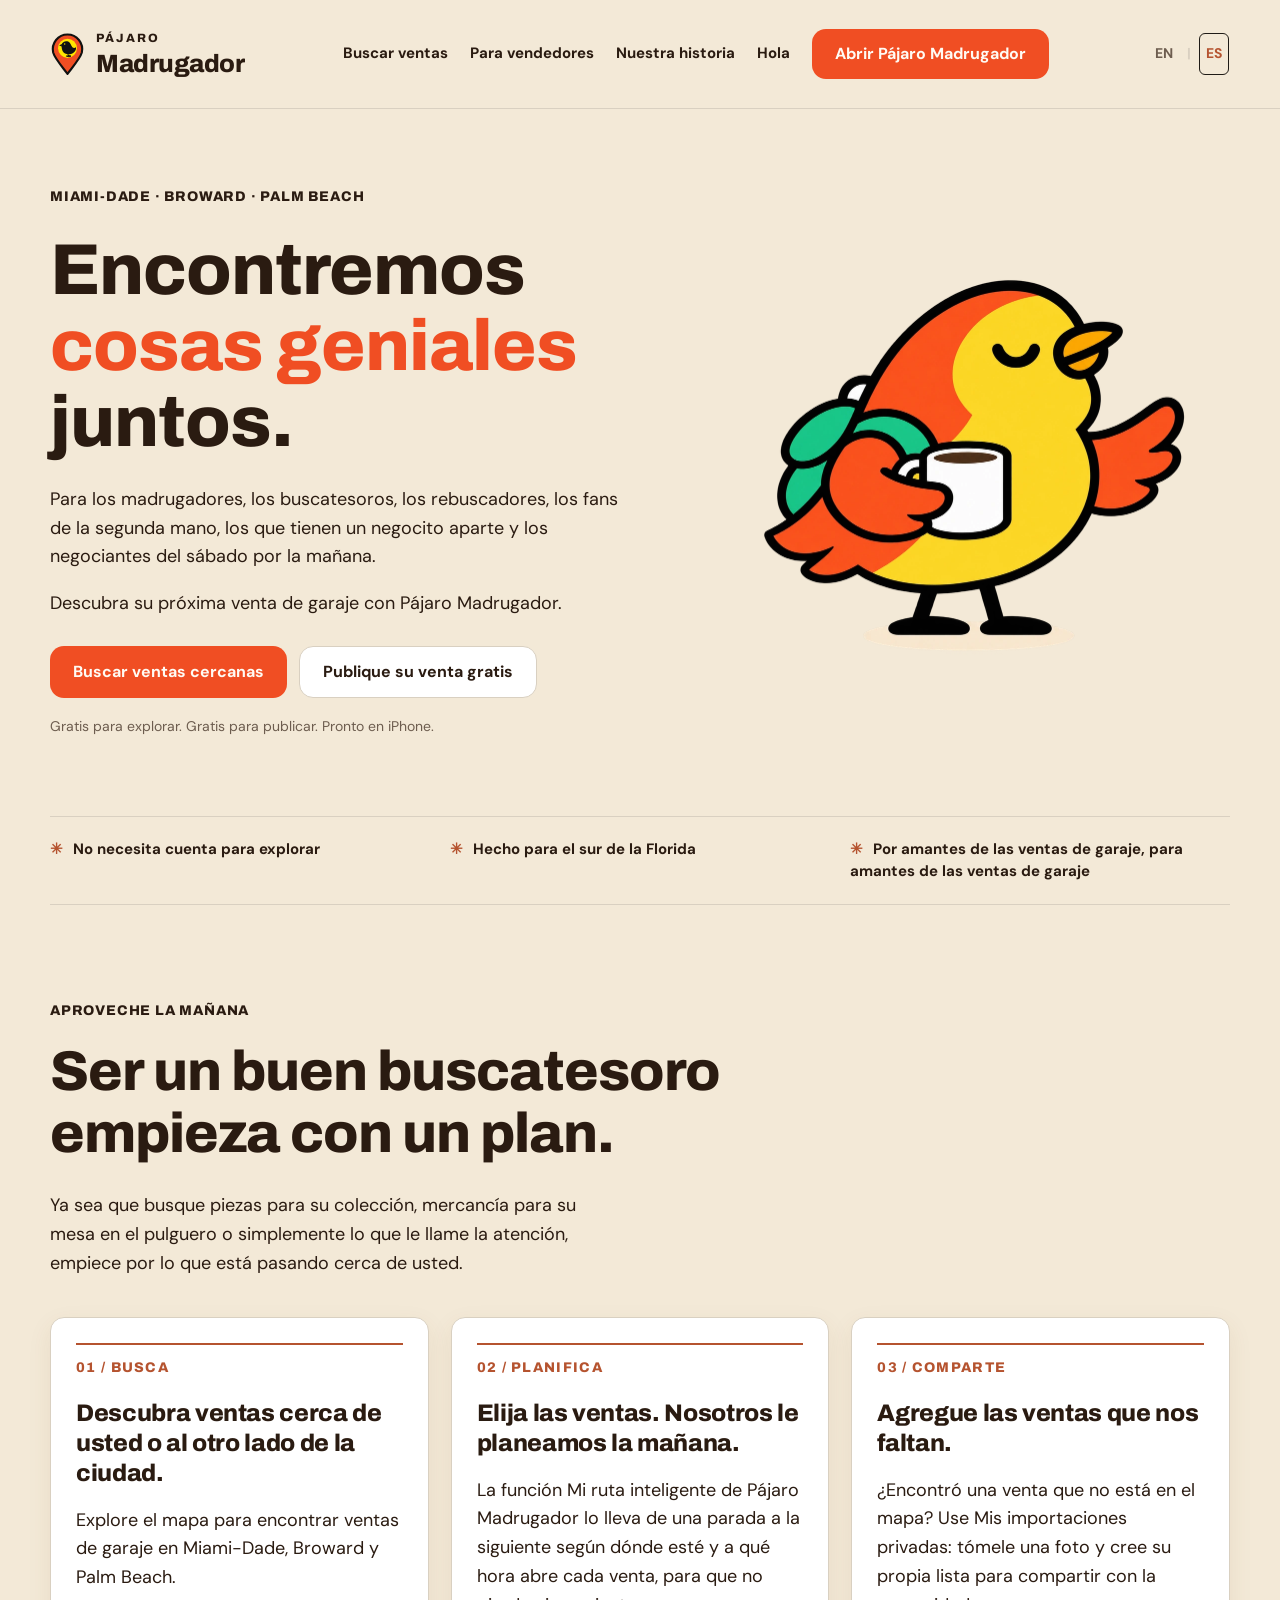
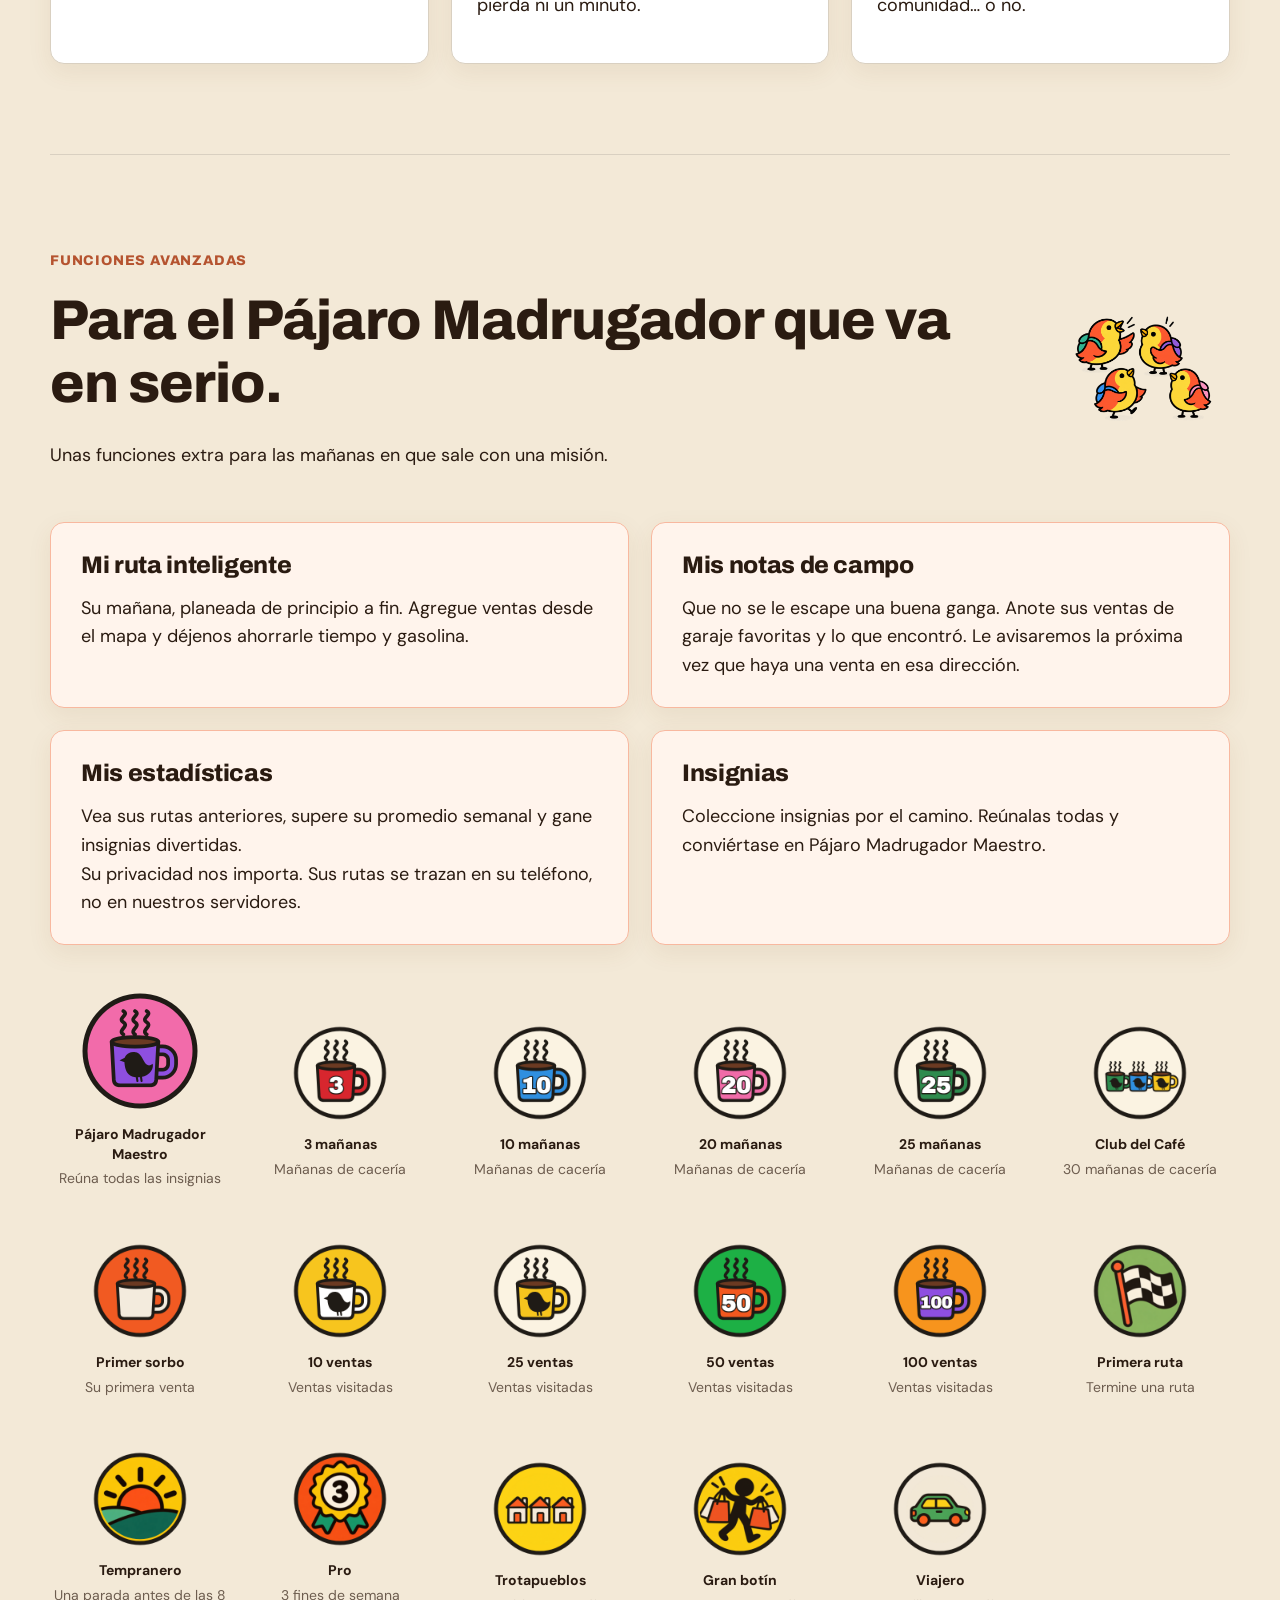
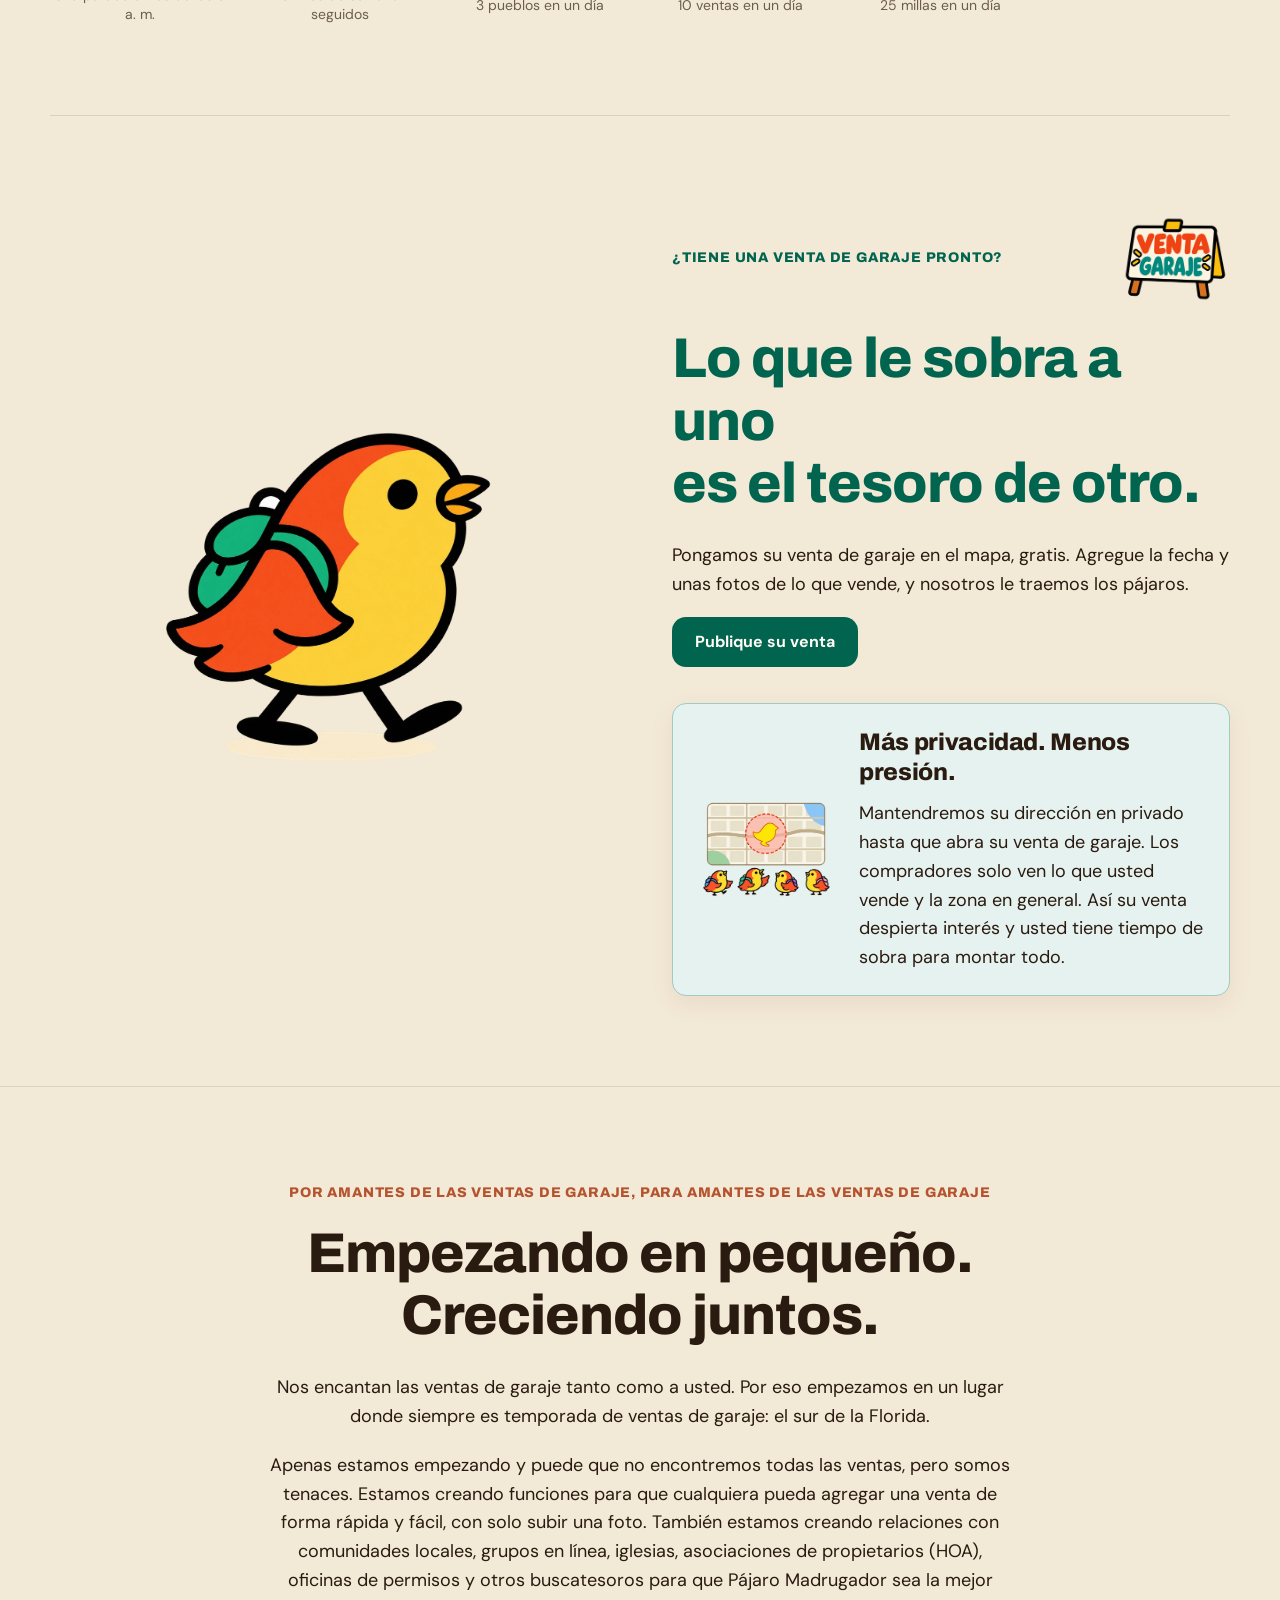
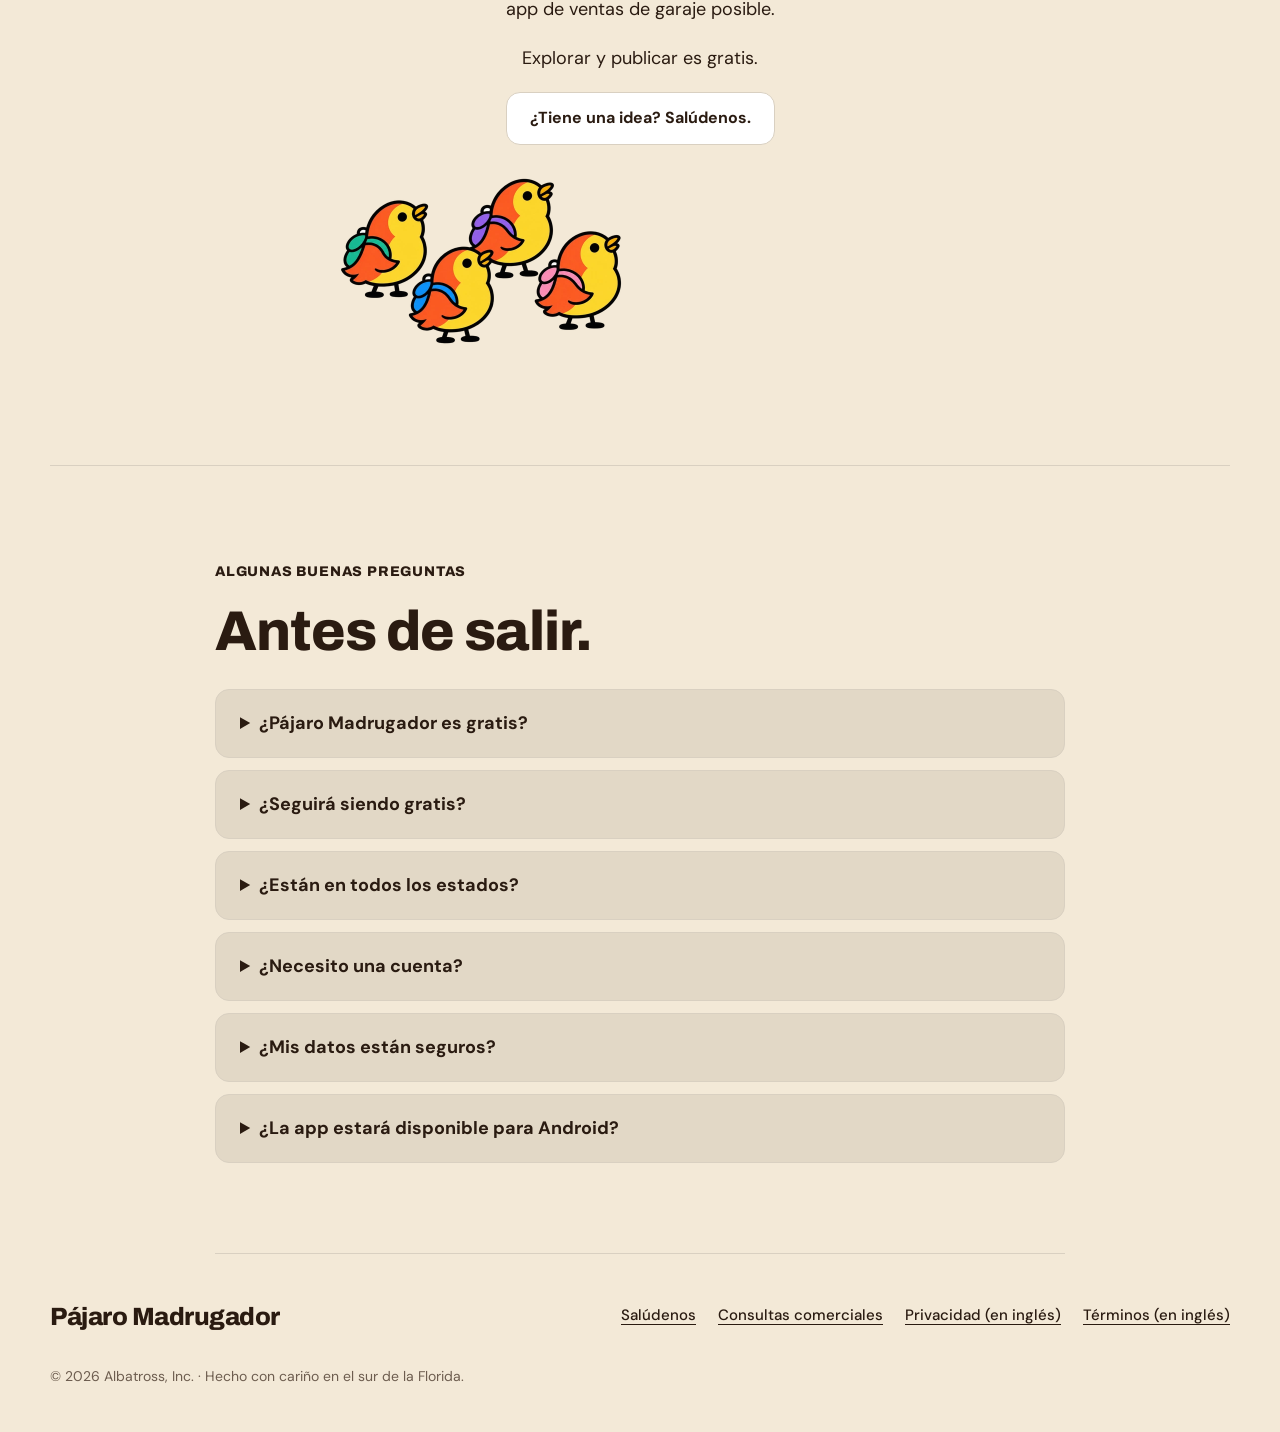
==== commit 99efed5d: "Badges line: drop coffee-mug wording" ====
--- a/es/index.html
+++ b/es/index.html
@@ -1,2 +1,2 @@
 <!DOCTYPE html>
-<html lang="es"><head><meta charset="utf-8"/><meta content="width=device-width, initial-scale=1" name="viewport"/><title>Pájaro Madrugador — Encontremos cosas geniales juntos.</title><meta content="Descubra ventas de garaje en Miami-Dade, Broward y Palm Beach con Pájaro Madrugador. Gratis para explorar y publicar." name="description"/><link href="/assets/bird-pin-one-color.svg" rel="icon"/><link href="/style.css" rel="stylesheet"/><link href="/" hreflang="en" rel="alternate"/><link href="/es/" hreflang="es" rel="alternate"/></head><body><header><nav aria-label="Navegación principal"><a class="brand" href="/es/"><img alt="" height="80" src="/assets/sell/bird-marker.svg" width="64"/><span><small>PÁJARO</small>Madrugador</span></a><div class="navlinks"><a class="optional" href="/es/#buyers">Buscar ventas</a><a class="optional" href="/es/#sellers">Para vendedores</a><a class="optional" href="/es/#community">Nuestra historia</a><a href="mailto:hello@yardsaleearlybird.com">Hola</a><a class="btn" href="https://early-bird-sales.lovable.app">Abrir Pájaro Madrugador</a></div><div aria-label="Idioma del sitio web" class="language-toggle" role="group"><a aria-label="English" href="/" hreflang="en" lang="en">EN</a><span aria-hidden="true" class="divider">|</span><a aria-current="page" aria-label="Español" href="/es/" hreflang="es" lang="es">ES</a></div></nav></header><main><div class="wrap"><section class="hero"><div><span class="eyebrow">Miami-Dade · Broward · Palm Beach</span><h1>Encontremos <em>cosas geniales</em> juntos.</h1><p>Para los madrugadores, los buscatesoros, los rebuscadores, los fans de la segunda mano, los que tienen un negocito aparte y los negociantes del sábado por la mañana.</p><p>Descubra su próxima venta de garaje con Pájaro Madrugador.</p><div class="actions"><a class="btn" href="https://early-bird-sales.lovable.app">Buscar ventas cercanas</a><a class="btn secondary" href="https://early-bird-sales.lovable.app/sell">Publique su venta gratis</a></div><p class="subnote">Gratis para explorar. Gratis para publicar. Pronto en iPhone.</p></div><div class="heroart"><img alt="Pájaro Madrugador disfrutando de un café por la mañana" height="799" src="/assets/onboarding/coffee-transparent-2x.webp" width="880"/></div></section><div class="ribbon"><span>No necesita cuenta para explorar</span><span>Hecho para el sur de la Florida</span><span>Por amantes de las ventas de garaje, para amantes de las ventas de garaje</span></div><section class="section" id="buyers"><span class="eyebrow">Aproveche la mañana</span><h2>Ser un buen buscatesoro<br/>empieza con un plan.</h2><p>Ya sea que busque piezas para su colección, mercancía para su mesa en el pulguero o simplemente lo que le llame la atención, empiece por lo que está pasando cerca de usted.</p><div class="features"><article><span class="number">01 / BUSCA</span><h3>Descubra ventas cerca de usted o al otro lado de la ciudad.</h3><p>Explore el mapa para encontrar ventas de garaje en Miami-Dade, Broward y Palm Beach.</p></article><article><span class="number">02 / PLANIFICA</span><h3>Elija las ventas. Nosotros le planeamos la mañana.</h3><p>La función Mi ruta inteligente de Pájaro Madrugador lo lleva de una parada a la siguiente según dónde esté y a qué hora abre cada venta, para que no pierda ni un minuto.</p></article><article><span class="number">03 / COMPARTE</span><h3>Agregue las ventas que nos faltan.</h3><p>¿Encontró una venta que no está en el mapa? Use Mis importaciones privadas: tómele una foto y cree su propia lista para compartir con la comunidad… o no.</p></article></div></section><section class="section advanced" id="advanced-tools"><div class="advanced-intro"><div><span class="eyebrow">Funciones avanzadas</span><h2>Para el Pájaro Madrugador que va en serio.</h2><p>Unas funciones extra para las mañanas en que sale con una misión.</p></div><img alt="Pájaros Madrugadores conversando" class="tools-birds" height="540" src="/assets/sell/birds-chatting.png" width="720"/></div><div class="tools-grid"><article class="tool-card"><h3>Mi ruta inteligente</h3><p>Su mañana, planeada de principio a fin. Agregue ventas desde el mapa y déjenos ahorrarle tiempo y gasolina.</p></article><article class="tool-card"><h3>Mis notas de campo</h3><p>Que no se le escape una buena ganga. Anote sus ventas de garaje favoritas y lo que encontró. Le avisaremos la próxima vez que haya una venta en esa dirección.</p></article><article class="tool-card"><h3>Mis estadísticas</h3><p>Vea sus rutas anteriores, supere su promedio semanal y gane insignias divertidas.</p><p>Su privacidad nos importa. Sus rutas se trazan en su teléfono, no en nuestros servidores.</p></article><article class="tool-card"><h3>Insignias</h3><p>Coleccione insignias de tazas de café por el camino. Reúnalas todas y conviértase en Pájaro Madrugador Maestro.</p></article></div><div aria-label="Insignias" class="badge-row badge-gallery" id="badge-gallery"><figure class="badge-master"><img alt="Pájaro Madrugador Maestro" height="240" src="/assets/badges/master.png" width="240"/><figcaption><strong>Pájaro Madrugador Maestro</strong><span class="badge-earning">Reúna todas las insignias</span></figcaption></figure><figure><img alt="3 mañanas" height="240" src="/assets/badges/mornings-3.png" width="240"/><figcaption><strong>3 mañanas</strong><span class="badge-earning">Mañanas de cacería</span></figcaption></figure><figure><img alt="10 mañanas" height="240" src="/assets/badges/mornings-10.png" width="240"/><figcaption><strong>10 mañanas</strong><span class="badge-earning">Mañanas de cacería</span></figcaption></figure><figure><img alt="20 mañanas" height="240" src="/assets/badges/mornings-20.png" width="240"/><figcaption><strong>20 mañanas</strong><span class="badge-earning">Mañanas de cacería</span></figcaption></figure><figure><img alt="25 mañanas" height="240" src="/assets/badges/mornings-25.png" width="240"/><figcaption><strong>25 mañanas</strong><span class="badge-earning">Mañanas de cacería</span></figcaption></figure><figure><img alt="Club del Café" height="240" src="/assets/badges/coffee-club.png" width="240"/><figcaption><strong>Club del Café</strong><span class="badge-earning">30 mañanas de cacería</span></figcaption></figure><figure><img alt="Primer sorbo" height="240" src="/assets/badges/first-sip.png" width="240"/><figcaption><strong>Primer sorbo</strong><span class="badge-earning">Su primera venta</span></figcaption></figure><figure><img alt="10 ventas" height="240" src="/assets/badges/sales-10.png" width="240"/><figcaption><strong>10 ventas</strong><span class="badge-earning">Ventas visitadas</span></figcaption></figure><figure><img alt="25 ventas" height="240" src="/assets/badges/sales-25.png" width="240"/><figcaption><strong>25 ventas</strong><span class="badge-earning">Ventas visitadas</span></figcaption></figure><figure><img alt="50 ventas" height="240" src="/assets/badges/sales-50.png" width="240"/><figcaption><strong>50 ventas</strong><span class="badge-earning">Ventas visitadas</span></figcaption></figure><figure><img alt="100 ventas" height="240" src="/assets/badges/sales-100.png" width="240"/><figcaption><strong>100 ventas</strong><span class="badge-earning">Ventas visitadas</span></figcaption></figure><figure><img alt="Primera ruta" height="240" src="/assets/badges/first-route.png" width="240"/><figcaption><strong>Primera ruta</strong><span class="badge-earning">Termine una ruta</span></figcaption></figure><figure><img alt="Tempranero" height="240" src="/assets/badges/early-riser.png" width="240"/><figcaption><strong>Tempranero</strong><span class="badge-earning">Una parada antes de las 8 a. m.</span></figcaption></figure><figure><img alt="Pro" height="240" src="/assets/badges/pro.png" width="240"/><figcaption><strong>Pro</strong><span class="badge-earning">3 fines de semana seguidos</span></figcaption></figure><figure><img alt="Trotapueblos" height="240" src="/assets/badges/town-hopper.png" width="240"/><figcaption><strong>Trotapueblos</strong><span class="badge-earning">3 pueblos en un día</span></figcaption></figure><figure><img alt="Gran botín" height="240" src="/assets/badges/big-haul.png" width="240"/><figcaption><strong>Gran botín</strong><span class="badge-earning">10 ventas en un día</span></figcaption></figure><figure><img alt="Viajero" height="240" src="/assets/badges/road-tripper.png" width="240"/><figcaption><strong>Viajero</strong><span class="badge-earning">25 millas en un día</span></figcaption></figure></div></section></div><section class="section seller" id="sellers"><div class="wrap split"><div><img alt="Pájaro Madrugador sale con su mochila" height="897" src="/assets/onboarding/walking-transparent-2x.webp" width="1000"/></div><div><div class="seller-kicker"><span class="eyebrow greenText">¿Tiene una venta de garaje pronto?</span><img alt="Letrero pintado a mano que dice Venta Garaje" class="sale-sign" height="390" src="/assets/sell/sign-es.png" width="520"/></div><h2>Lo que le sobra a uno<br/>es el tesoro de otro.</h2><p>Pongamos su venta de garaje en el mapa, gratis. Agregue la fecha y unas fotos de lo que vende, y nosotros le traemos los pájaros.</p><a class="btn green" href="https://early-bird-sales.lovable.app/sell">Publique su venta</a><div class="privacybox"><div class="privacy-map"><img alt="Zona aproximada de una venta en el mapa" height="255" src="/assets/onboarding/privacy-transparent-2x.webp" width="360"/></div><div><h3>Más privacidad. Menos presión.</h3><p>Mantendremos su dirección en privado hasta que abra su venta de garaje. Los compradores solo ven lo que usted vende y la zona en general. Así su venta despierta interés y usted tiene tiempo de sobra para montar todo.</p></div></div></div></div></section><div class="wrap"><section class="section community" id="community"><span class="eyebrow">Por amantes de las ventas de garaje, para amantes de las ventas de garaje</span><h2>Empezando en pequeño.<br/>Creciendo juntos.</h2><p>Nos encantan las ventas de garaje tanto como a usted. Por eso empezamos en un lugar donde siempre es temporada de ventas de garaje: el sur de la Florida.</p><p>Apenas estamos empezando y puede que no encontremos todas las ventas, pero somos tenaces. Estamos creando funciones para que cualquiera pueda agregar una venta de forma rápida y fácil, con solo subir una foto. También estamos creando relaciones con comunidades locales, grupos en línea, iglesias, asociaciones de propietarios (HOA), oficinas de permisos y otros buscatesoros para que Pájaro Madrugador sea la mejor app de ventas de garaje posible.</p><p>Explorar y publicar es gratis.</p><a class="btn secondary" href="mailto:hello@yardsaleearlybird.com?subject=Hola+P%C3%A1jaro+Madrugador">¿Tiene una idea? Salúdenos.</a><img alt="Cuatro Pájaros Madrugadores miran hacia el botón de ideas" class="looking-up" height="480" src="/assets/onboarding/friends-transparent-2x.webp" width="640"/></section><section class="section faq" id="faq"><span class="eyebrow">Algunas buenas preguntas</span><h2>Antes de salir.</h2><details><summary>¿Pájaro Madrugador es gratis?</summary><p>Sí. Explorar el mapa y publicar una venta es gratis. Úselo, disfrútelo y compártalo.</p></details><details><summary>¿Seguirá siendo gratis?</summary><p>El acceso al mapa y a las listas seguirá siendo gratis. Pero a medida que crezcamos y ampliemos las funciones avanzadas, tendremos que cobrar unos dólares al mes para cubrir los costos de los servidores. Cuando llegue ese momento, le enviaremos una notificación. Los primeros usuarios, por supuesto, recibirán la tarifa OG con descuento… y una insignia.</p></details><details><summary>¿Están en todos los estados?</summary><p>Todavía no. Empezamos en los condados de Miami-Dade, Broward y Palm Beach. Este es nuestro hogar y, además, uno de los mercados de ventas de garaje más concentrados del país. Si lo logramos aquí, lo logramos en cualquier parte.</p></details><details><summary>¿Necesito una cuenta?</summary><p>No para explorar el mapa. Para publicar una venta o usar las funciones avanzadas, tiene que iniciar sesión con su correo.</p></details><details><summary>¿Mis datos están seguros?</summary><p>Sí. Solo recopilamos lo necesario. Su correo es su forma de iniciar sesión. La lectura de texto en fotos y su historial de visitas quedan bajo su control. No lo rastreamos y no vendemos su información. La Política de Privacidad lo explica todo en detalle.</p></details><details><summary>¿La app estará disponible para Android?</summary><p>Probablemente. Como en toda empresa que empieza, depende de la demanda, pero nos encantaría.</p></details></section></div></main><footer class="wrap"><div class="footrow"><a class="brand" href="/es/">Pájaro Madrugador</a><div class="footlinks"><a href="mailto:hello@yardsaleearlybird.com">Salúdenos</a><a href="mailto:sales@yardsaleearlybird.com">Consultas comerciales</a><a href="/privacy" hreflang="en">Privacidad (en inglés)</a><a href="/terms" hreflang="en">Términos (en inglés)</a></div></div><p class="legalnote">© 2026 Albatross, Inc. · Hecho con cariño en el sur de la Florida.</p></footer></body></html>+<html lang="es"><head><meta charset="utf-8"/><meta content="width=device-width, initial-scale=1" name="viewport"/><title>Pájaro Madrugador — Encontremos cosas geniales juntos.</title><meta content="Descubra ventas de garaje en Miami-Dade, Broward y Palm Beach con Pájaro Madrugador. Gratis para explorar y publicar." name="description"/><link href="/assets/bird-pin-one-color.svg" rel="icon"/><link href="/style.css?v=15" rel="stylesheet"/><link href="/" hreflang="en" rel="alternate"/><link href="/es/" hreflang="es" rel="alternate"/></head><body><header><nav aria-label="Navegación principal"><a class="brand" href="/es/"><img alt="" height="80" src="/assets/sell/bird-marker.svg" width="64"/><span><small>PÁJARO</small>Madrugador</span></a><div class="navlinks"><a class="optional" href="/es/#buyers">Buscar ventas</a><a class="optional" href="/es/#sellers">Para vendedores</a><a class="optional" href="/es/#community">Nuestra historia</a><a href="mailto:hello@yardsaleearlybird.com">Hola</a><a class="btn" href="https://early-bird-sales.lovable.app">Abrir Pájaro Madrugador</a></div><div aria-label="Idioma del sitio web" class="language-toggle" role="group"><a aria-label="English" href="/" hreflang="en" lang="en">EN</a><span aria-hidden="true" class="divider">|</span><a aria-current="page" aria-label="Español" href="/es/" hreflang="es" lang="es">ES</a></div></nav></header><main><div class="wrap"><section class="hero"><div><span class="eyebrow">Miami-Dade · Broward · Palm Beach</span><h1>Encontremos <em>cosas geniales</em> juntos.</h1><p>Para los madrugadores, los buscatesoros, los rebuscadores, los fans de la segunda mano, los que tienen un negocito aparte y los negociantes del sábado por la mañana.</p><p>Descubra su próxima venta de garaje con Pájaro Madrugador.</p><div class="actions"><a class="btn" href="https://early-bird-sales.lovable.app">Buscar ventas cercanas</a><a class="btn secondary" href="https://early-bird-sales.lovable.app/sell">Publique su venta gratis</a></div><p class="subnote">Gratis para explorar. Gratis para publicar. Pronto en iPhone.</p></div><div class="heroart"><img alt="Pájaro Madrugador disfrutando de un café por la mañana" height="799" src="/assets/onboarding/coffee-transparent-2x.webp" width="880"/></div></section><div class="ribbon"><span>No necesita cuenta para explorar</span><span>Hecho para el sur de la Florida</span><span>Por amantes de las ventas de garaje, para amantes de las ventas de garaje</span></div><section class="section" id="buyers"><span class="eyebrow">Aproveche la mañana</span><h2>Ser un buen buscatesoro<br/>empieza con un plan.</h2><p>Ya sea que busque piezas para su colección, mercancía para su mesa en el pulguero o simplemente lo que le llame la atención, empiece por lo que está pasando cerca de usted.</p><div class="features"><article><span class="number">01 / BUSCA</span><h3>Descubra ventas cerca de usted o al otro lado de la ciudad.</h3><p>Explore el mapa para encontrar ventas de garaje en Miami-Dade, Broward y Palm Beach.</p></article><article><span class="number">02 / PLANIFICA</span><h3>Elija las ventas. Nosotros le planeamos la mañana.</h3><p>La función Mi ruta inteligente de Pájaro Madrugador lo lleva de una parada a la siguiente según dónde esté y a qué hora abre cada venta, para que no pierda ni un minuto.</p></article><article><span class="number">03 / COMPARTE</span><h3>Agregue las ventas que nos faltan.</h3><p>¿Encontró una venta que no está en el mapa? Use Mis importaciones privadas: tómele una foto y cree su propia lista para compartir con la comunidad… o no.</p></article></div></section><section class="section advanced" id="advanced-tools"><div class="advanced-intro"><div><span class="eyebrow">Funciones avanzadas</span><h2>Para el Pájaro Madrugador que va en serio.</h2><p>Unas funciones extra para las mañanas en que sale con una misión.</p></div><img alt="Pájaros Madrugadores conversando" class="tools-birds" height="540" src="/assets/sell/birds-chatting.png" width="720"/></div><div class="tools-grid"><article class="tool-card"><h3>Mi ruta inteligente</h3><p>Su mañana, planeada de principio a fin. Agregue ventas desde el mapa y déjenos ahorrarle tiempo y gasolina.</p></article><article class="tool-card"><h3>Mis notas de campo</h3><p>Que no se le escape una buena ganga. Anote sus ventas de garaje favoritas y lo que encontró. Le avisaremos la próxima vez que haya una venta en esa dirección.</p></article><article class="tool-card"><h3>Mis estadísticas</h3><p>Vea sus rutas anteriores, supere su promedio semanal y gane insignias divertidas.</p><p>Su privacidad nos importa. Sus rutas se trazan en su teléfono, no en nuestros servidores.</p></article><article class="tool-card"><h3>Insignias</h3><p>Coleccione insignias por el camino. Reúnalas todas y conviértase en Pájaro Madrugador Maestro.</p></article></div><div aria-label="Insignias" class="badge-row badge-gallery" id="badge-gallery"><figure class="badge-master"><img alt="Pájaro Madrugador Maestro" height="240" src="/assets/badges/master.png" width="240"/><figcaption><strong>Pájaro Madrugador Maestro</strong><span class="badge-earning">Reúna todas las insignias</span></figcaption></figure><figure><img alt="3 mañanas" height="240" src="/assets/badges/mornings-3.png" width="240"/><figcaption><strong>3 mañanas</strong><span class="badge-earning">Mañanas de cacería</span></figcaption></figure><figure><img alt="10 mañanas" height="240" src="/assets/badges/mornings-10.png" width="240"/><figcaption><strong>10 mañanas</strong><span class="badge-earning">Mañanas de cacería</span></figcaption></figure><figure><img alt="20 mañanas" height="240" src="/assets/badges/mornings-20.png" width="240"/><figcaption><strong>20 mañanas</strong><span class="badge-earning">Mañanas de cacería</span></figcaption></figure><figure><img alt="25 mañanas" height="240" src="/assets/badges/mornings-25.png" width="240"/><figcaption><strong>25 mañanas</strong><span class="badge-earning">Mañanas de cacería</span></figcaption></figure><figure><img alt="Club del Café" height="240" src="/assets/badges/coffee-club.png" width="240"/><figcaption><strong>Club del Café</strong><span class="badge-earning">30 mañanas de cacería</span></figcaption></figure><figure><img alt="Primer sorbo" height="240" src="/assets/badges/first-sip.png" width="240"/><figcaption><strong>Primer sorbo</strong><span class="badge-earning">Su primera venta</span></figcaption></figure><figure><img alt="10 ventas" height="240" src="/assets/badges/sales-10.png" width="240"/><figcaption><strong>10 ventas</strong><span class="badge-earning">Ventas visitadas</span></figcaption></figure><figure><img alt="25 ventas" height="240" src="/assets/badges/sales-25.png" width="240"/><figcaption><strong>25 ventas</strong><span class="badge-earning">Ventas visitadas</span></figcaption></figure><figure><img alt="50 ventas" height="240" src="/assets/badges/sales-50.png" width="240"/><figcaption><strong>50 ventas</strong><span class="badge-earning">Ventas visitadas</span></figcaption></figure><figure><img alt="100 ventas" height="240" src="/assets/badges/sales-100.png" width="240"/><figcaption><strong>100 ventas</strong><span class="badge-earning">Ventas visitadas</span></figcaption></figure><figure><img alt="Primera ruta" height="240" src="/assets/badges/first-route.png" width="240"/><figcaption><strong>Primera ruta</strong><span class="badge-earning">Termine una ruta</span></figcaption></figure><figure><img alt="Tempranero" height="240" src="/assets/badges/early-riser.png" width="240"/><figcaption><strong>Tempranero</strong><span class="badge-earning">Una parada antes de las 8 a. m.</span></figcaption></figure><figure><img alt="Pro" height="240" src="/assets/badges/pro.png" width="240"/><figcaption><strong>Pro</strong><span class="badge-earning">3 fines de semana seguidos</span></figcaption></figure><figure><img alt="Trotapueblos" height="240" src="/assets/badges/town-hopper.png" width="240"/><figcaption><strong>Trotapueblos</strong><span class="badge-earning">3 pueblos en un día</span></figcaption></figure><figure><img alt="Gran botín" height="240" src="/assets/badges/big-haul.png" width="240"/><figcaption><strong>Gran botín</strong><span class="badge-earning">10 ventas en un día</span></figcaption></figure><figure><img alt="Viajero" height="240" src="/assets/badges/road-tripper.png" width="240"/><figcaption><strong>Viajero</strong><span class="badge-earning">25 millas en un día</span></figcaption></figure></div></section></div><section class="section seller" id="sellers"><div class="wrap split"><div><img alt="Pájaro Madrugador sale con su mochila" height="897" src="/assets/onboarding/walking-transparent-2x.webp" width="1000"/></div><div><div class="seller-kicker"><span class="eyebrow greenText">¿Tiene una venta de garaje pronto?</span><img alt="Letrero pintado a mano que dice Venta Garaje" class="sale-sign" height="390" src="/assets/sell/sign-es.png" width="520"/></div><h2>Lo que le sobra a uno<br/>es el tesoro de otro.</h2><p>Pongamos su venta de garaje en el mapa, gratis. Agregue la fecha y unas fotos de lo que vende, y nosotros le traemos los pájaros.</p><a class="btn green" href="https://early-bird-sales.lovable.app/sell">Publique su venta</a><div class="privacybox"><div class="privacy-map"><img alt="Zona aproximada de una venta en el mapa" height="255" src="/assets/onboarding/privacy-transparent-2x.webp" width="360"/></div><div><h3>Más privacidad. Menos presión.</h3><p>Mantendremos su dirección en privado hasta que abra su venta de garaje. Los compradores solo ven lo que usted vende y la zona en general. Así su venta despierta interés y usted tiene tiempo de sobra para montar todo.</p></div></div></div></div></section><div class="wrap"><section class="section community" id="community"><span class="eyebrow">Por amantes de las ventas de garaje, para amantes de las ventas de garaje</span><h2>Empezando en pequeño.<br/>Creciendo juntos.</h2><p>Nos encantan las ventas de garaje tanto como a usted. Por eso empezamos en un lugar donde siempre es temporada de ventas de garaje: el sur de la Florida.</p><p>Apenas estamos empezando y puede que no encontremos todas las ventas, pero somos tenaces. Estamos creando funciones para que cualquiera pueda agregar una venta de forma rápida y fácil, con solo subir una foto. También estamos creando relaciones con comunidades locales, grupos en línea, iglesias, asociaciones de propietarios (HOA), oficinas de permisos y otros buscatesoros para que Pájaro Madrugador sea la mejor app de ventas de garaje posible.</p><p>Explorar y publicar es gratis.</p><a class="btn secondary" href="mailto:hello@yardsaleearlybird.com?subject=Hola+P%C3%A1jaro+Madrugador">¿Tiene una idea? Salúdenos.</a><img alt="Cuatro Pájaros Madrugadores miran hacia el botón de ideas" class="looking-up" height="480" src="/assets/onboarding/friends-transparent-2x.webp" width="640"/></section><section class="section faq" id="faq"><span class="eyebrow">Algunas buenas preguntas</span><h2>Antes de salir.</h2><details><summary>¿Pájaro Madrugador es gratis?</summary><p>Sí. Explorar el mapa y publicar una venta es gratis. Úselo, disfrútelo y compártalo.</p></details><details><summary>¿Seguirá siendo gratis?</summary><p>El acceso al mapa y a las listas seguirá siendo gratis. Pero a medida que crezcamos y ampliemos las funciones avanzadas, tendremos que cobrar unos dólares al mes para cubrir los costos de los servidores. Cuando llegue ese momento, le enviaremos una notificación. Los primeros usuarios, por supuesto, recibirán la tarifa OG con descuento… y una insignia.</p></details><details><summary>¿Están en todos los estados?</summary><p>Todavía no. Empezamos en los condados de Miami-Dade, Broward y Palm Beach. Este es nuestro hogar y, además, uno de los mercados de ventas de garaje más concentrados del país. Si lo logramos aquí, lo logramos en cualquier parte.</p></details><details><summary>¿Necesito una cuenta?</summary><p>No para explorar el mapa. Para publicar una venta o usar las funciones avanzadas, tiene que iniciar sesión con su correo.</p></details><details><summary>¿Mis datos están seguros?</summary><p>Sí. Solo recopilamos lo necesario. Su correo es su forma de iniciar sesión. La lectura de texto en fotos y su historial de visitas quedan bajo su control. No lo rastreamos y no vendemos su información. La Política de Privacidad lo explica todo en detalle.</p></details><details><summary>¿La app estará disponible para Android?</summary><p>Probablemente. Como en toda empresa que empieza, depende de la demanda, pero nos encantaría.</p></details></section></div></main><footer class="wrap"><div class="footrow"><a class="brand" href="/es/">Pájaro Madrugador</a><div class="footlinks"><a href="mailto:hello@yardsaleearlybird.com">Salúdenos</a><a href="mailto:sales@yardsaleearlybird.com">Consultas comerciales</a><a href="/privacy" hreflang="en">Privacidad (en inglés)</a><a href="/terms" hreflang="en">Términos (en inglés)</a></div></div><p class="legalnote">© 2026 Albatross, Inc. · Hecho con cariño en el sur de la Florida.</p></footer></body></html>
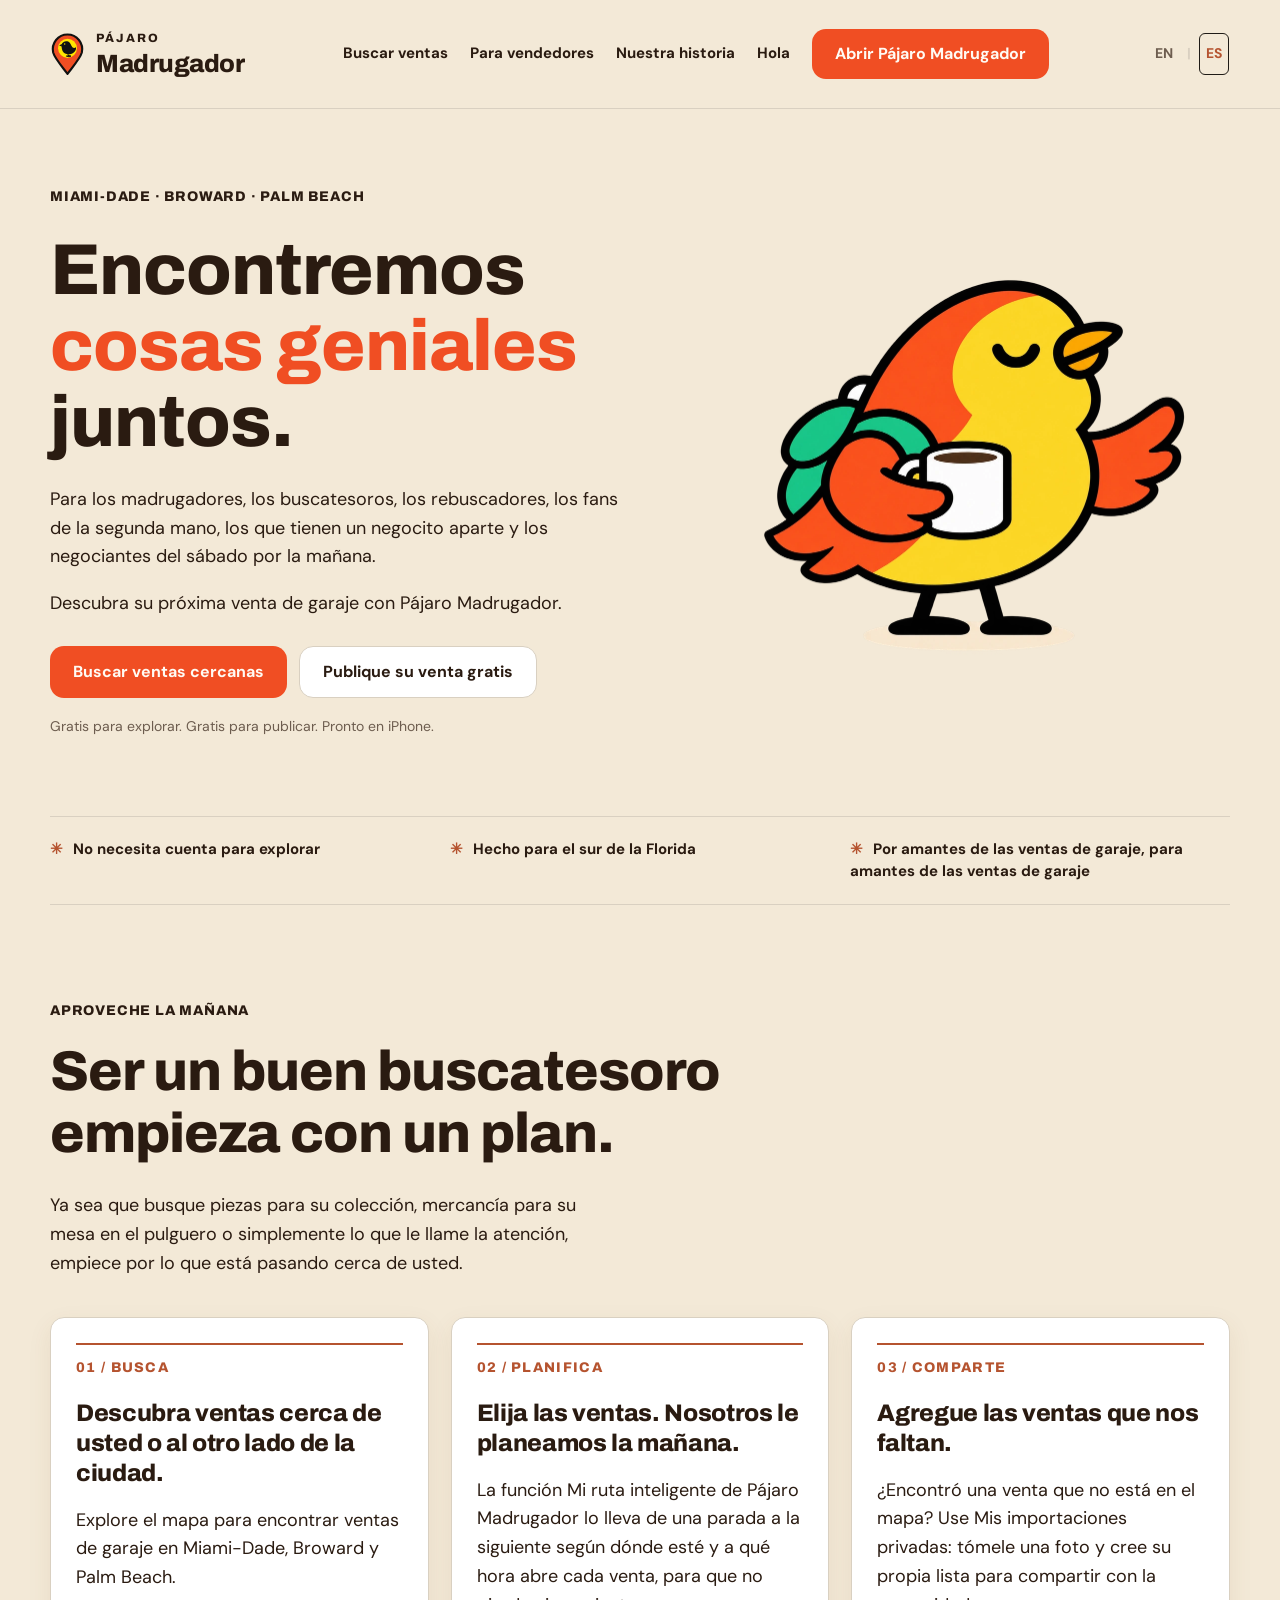
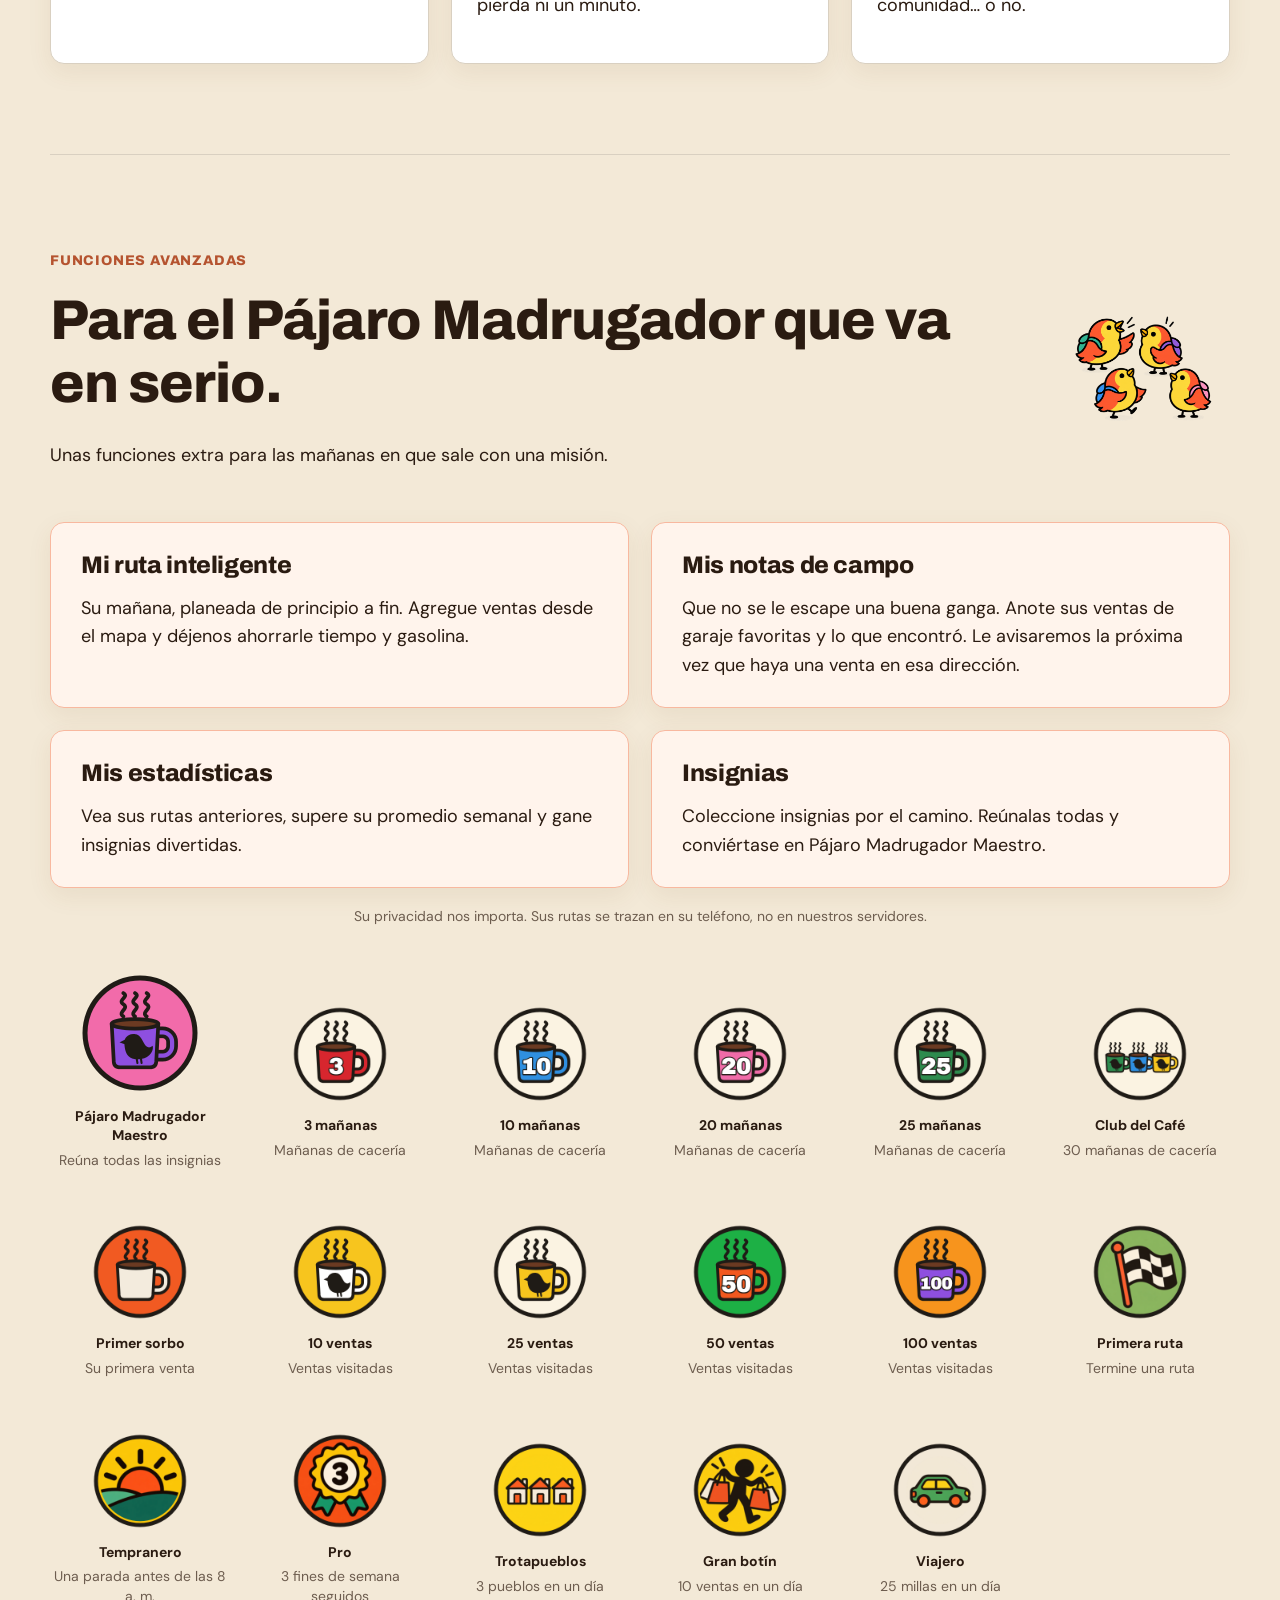
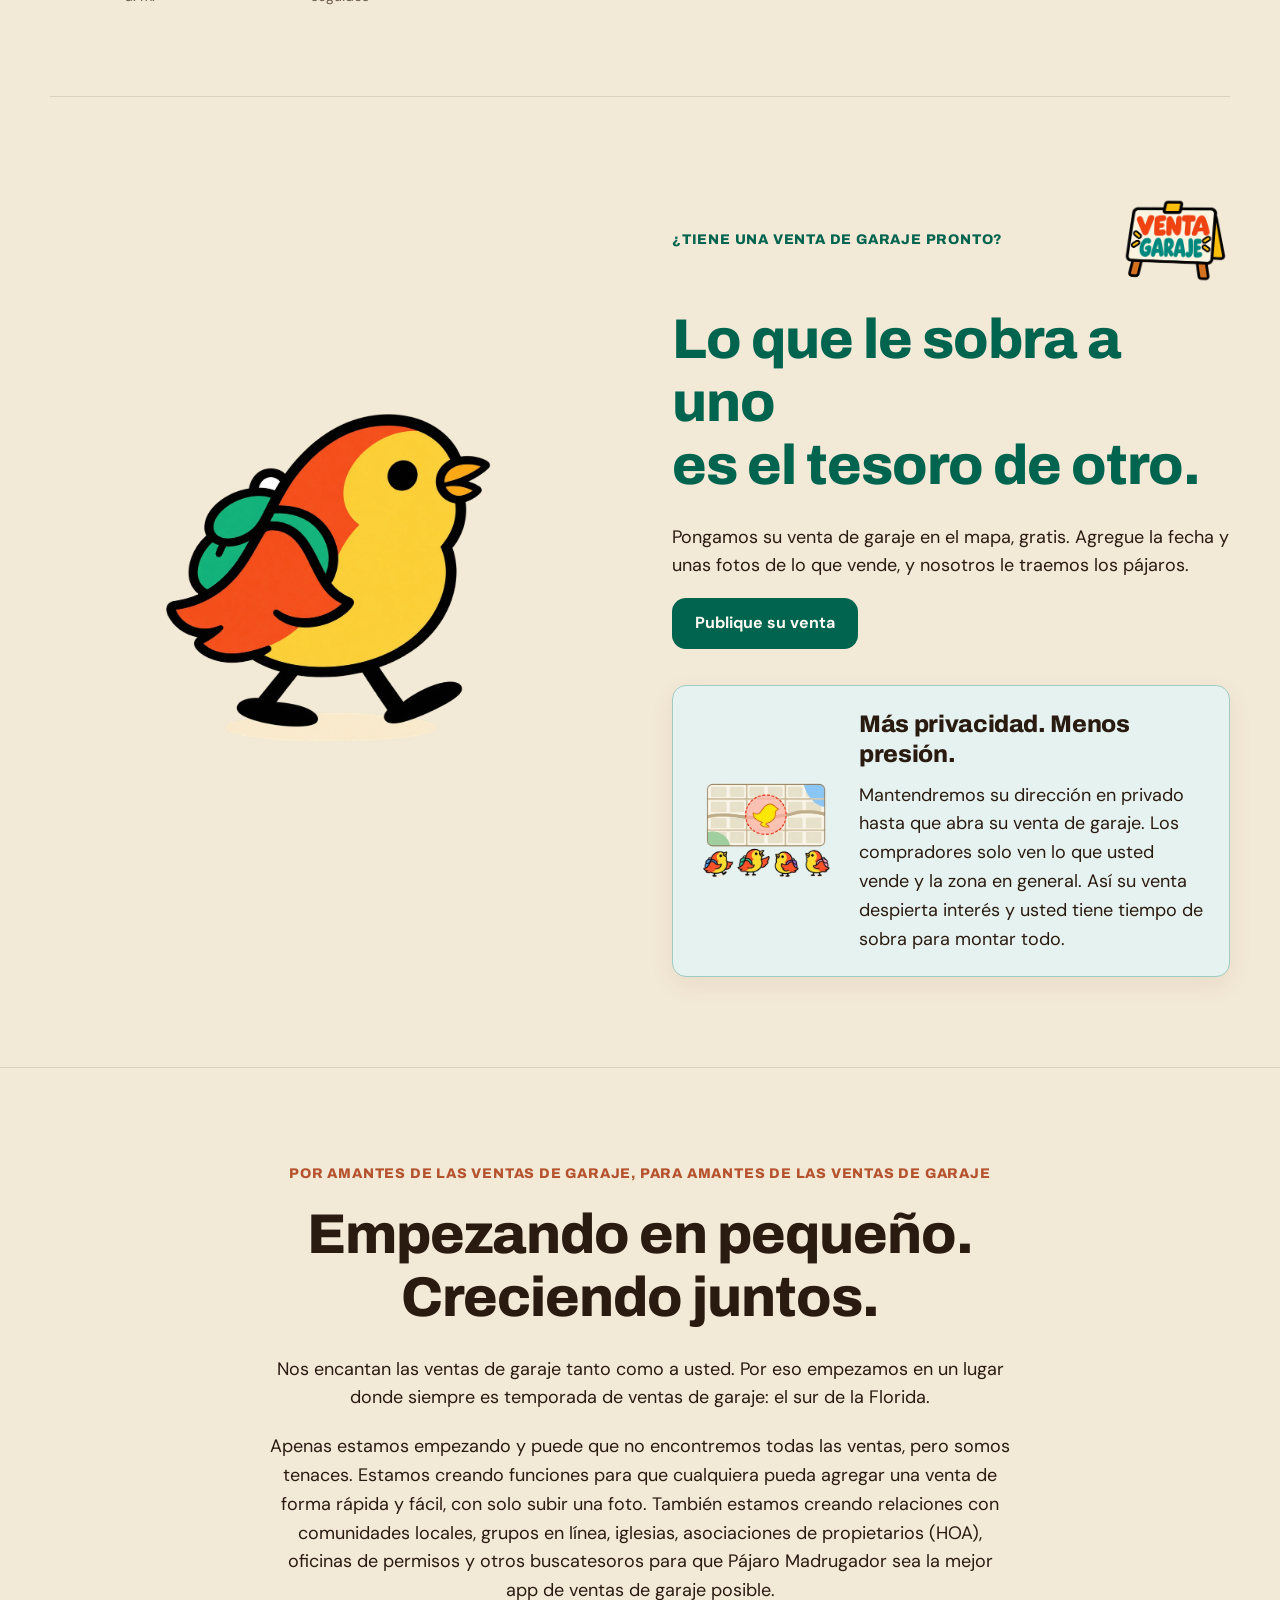
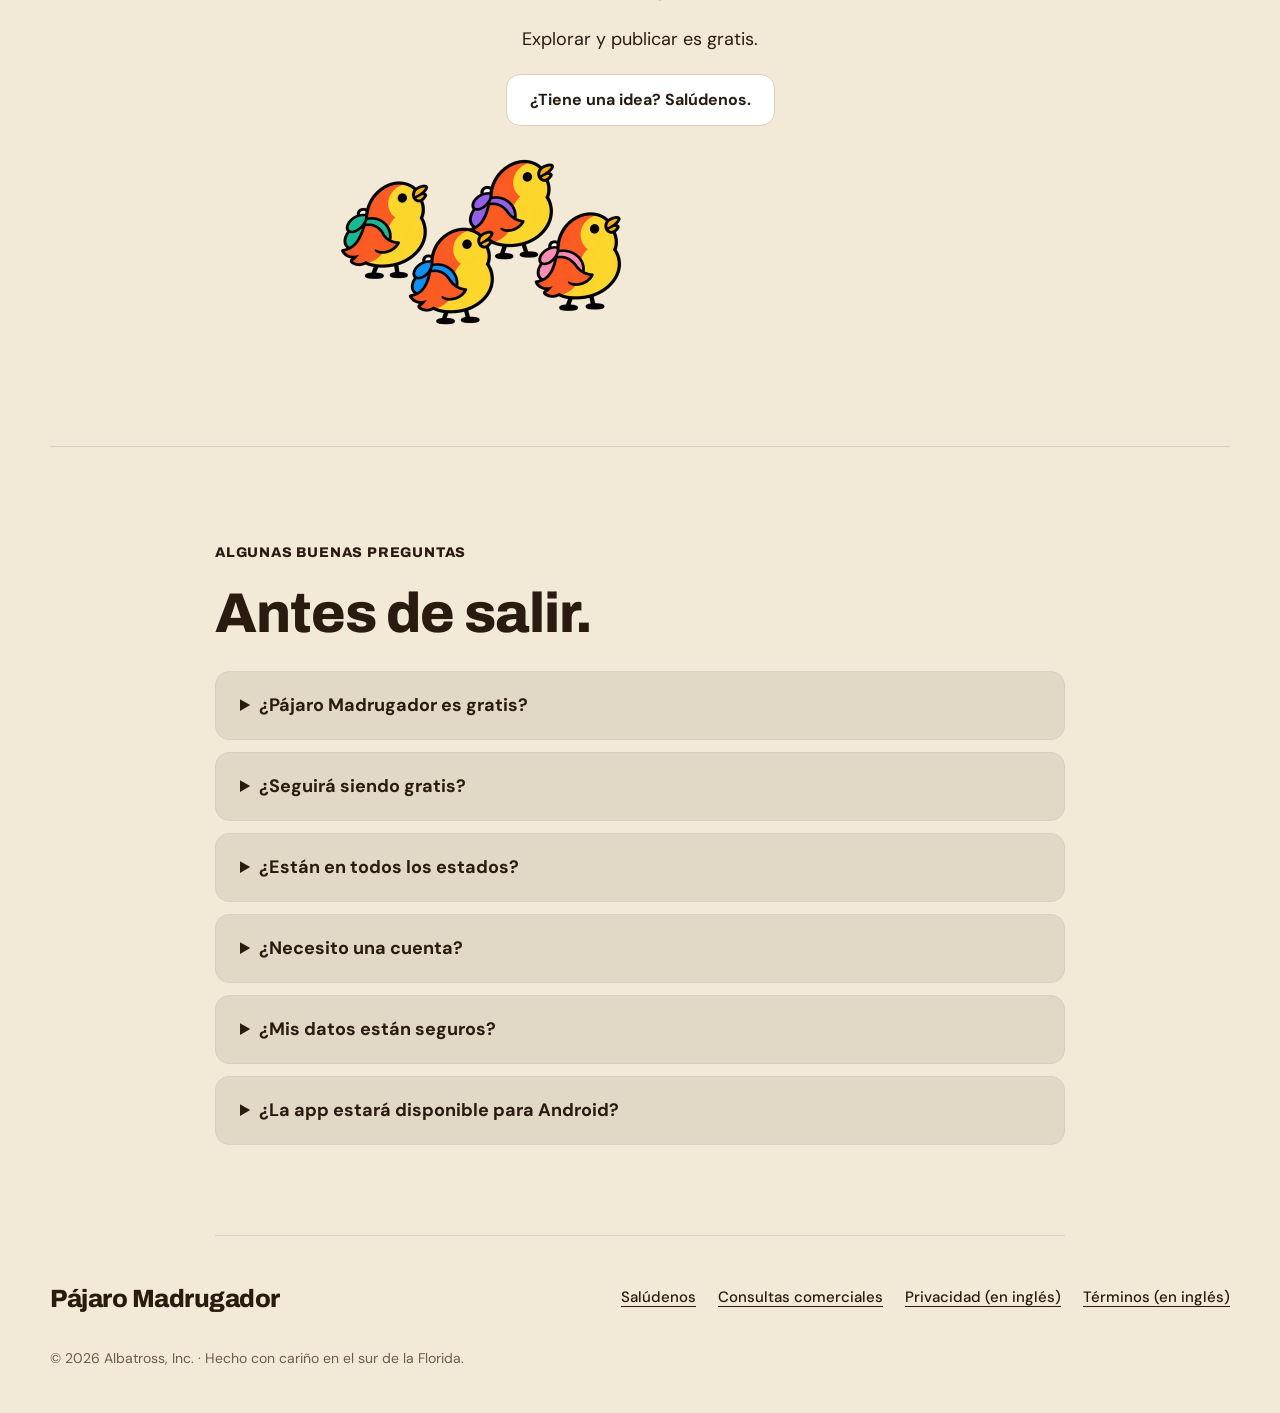
==== commit efd123c7: "Privacy note under tool cards" ====
--- a/es/index.html
+++ b/es/index.html
@@ -1,2 +1,2 @@
 <!DOCTYPE html>
-<html lang="es"><head><meta charset="utf-8"/><meta content="width=device-width, initial-scale=1" name="viewport"/><title>Pájaro Madrugador — Encontremos cosas geniales juntos.</title><meta content="Descubra ventas de garaje en Miami-Dade, Broward y Palm Beach con Pájaro Madrugador. Gratis para explorar y publicar." name="description"/><link href="/assets/bird-pin-one-color.svg" rel="icon"/><link href="/style.css?v=15" rel="stylesheet"/><link href="/" hreflang="en" rel="alternate"/><link href="/es/" hreflang="es" rel="alternate"/></head><body><header><nav aria-label="Navegación principal"><a class="brand" href="/es/"><img alt="" height="80" src="/assets/sell/bird-marker.svg" width="64"/><span><small>PÁJARO</small>Madrugador</span></a><div class="navlinks"><a class="optional" href="/es/#buyers">Buscar ventas</a><a class="optional" href="/es/#sellers">Para vendedores</a><a class="optional" href="/es/#community">Nuestra historia</a><a href="mailto:hello@yardsaleearlybird.com">Hola</a><a class="btn" href="https://early-bird-sales.lovable.app">Abrir Pájaro Madrugador</a></div><div aria-label="Idioma del sitio web" class="language-toggle" role="group"><a aria-label="English" href="/" hreflang="en" lang="en">EN</a><span aria-hidden="true" class="divider">|</span><a aria-current="page" aria-label="Español" href="/es/" hreflang="es" lang="es">ES</a></div></nav></header><main><div class="wrap"><section class="hero"><div><span class="eyebrow">Miami-Dade · Broward · Palm Beach</span><h1>Encontremos <em>cosas geniales</em> juntos.</h1><p>Para los madrugadores, los buscatesoros, los rebuscadores, los fans de la segunda mano, los que tienen un negocito aparte y los negociantes del sábado por la mañana.</p><p>Descubra su próxima venta de garaje con Pájaro Madrugador.</p><div class="actions"><a class="btn" href="https://early-bird-sales.lovable.app">Buscar ventas cercanas</a><a class="btn secondary" href="https://early-bird-sales.lovable.app/sell">Publique su venta gratis</a></div><p class="subnote">Gratis para explorar. Gratis para publicar. Pronto en iPhone.</p></div><div class="heroart"><img alt="Pájaro Madrugador disfrutando de un café por la mañana" height="799" src="/assets/onboarding/coffee-transparent-2x.webp" width="880"/></div></section><div class="ribbon"><span>No necesita cuenta para explorar</span><span>Hecho para el sur de la Florida</span><span>Por amantes de las ventas de garaje, para amantes de las ventas de garaje</span></div><section class="section" id="buyers"><span class="eyebrow">Aproveche la mañana</span><h2>Ser un buen buscatesoro<br/>empieza con un plan.</h2><p>Ya sea que busque piezas para su colección, mercancía para su mesa en el pulguero o simplemente lo que le llame la atención, empiece por lo que está pasando cerca de usted.</p><div class="features"><article><span class="number">01 / BUSCA</span><h3>Descubra ventas cerca de usted o al otro lado de la ciudad.</h3><p>Explore el mapa para encontrar ventas de garaje en Miami-Dade, Broward y Palm Beach.</p></article><article><span class="number">02 / PLANIFICA</span><h3>Elija las ventas. Nosotros le planeamos la mañana.</h3><p>La función Mi ruta inteligente de Pájaro Madrugador lo lleva de una parada a la siguiente según dónde esté y a qué hora abre cada venta, para que no pierda ni un minuto.</p></article><article><span class="number">03 / COMPARTE</span><h3>Agregue las ventas que nos faltan.</h3><p>¿Encontró una venta que no está en el mapa? Use Mis importaciones privadas: tómele una foto y cree su propia lista para compartir con la comunidad… o no.</p></article></div></section><section class="section advanced" id="advanced-tools"><div class="advanced-intro"><div><span class="eyebrow">Funciones avanzadas</span><h2>Para el Pájaro Madrugador que va en serio.</h2><p>Unas funciones extra para las mañanas en que sale con una misión.</p></div><img alt="Pájaros Madrugadores conversando" class="tools-birds" height="540" src="/assets/sell/birds-chatting.png" width="720"/></div><div class="tools-grid"><article class="tool-card"><h3>Mi ruta inteligente</h3><p>Su mañana, planeada de principio a fin. Agregue ventas desde el mapa y déjenos ahorrarle tiempo y gasolina.</p></article><article class="tool-card"><h3>Mis notas de campo</h3><p>Que no se le escape una buena ganga. Anote sus ventas de garaje favoritas y lo que encontró. Le avisaremos la próxima vez que haya una venta en esa dirección.</p></article><article class="tool-card"><h3>Mis estadísticas</h3><p>Vea sus rutas anteriores, supere su promedio semanal y gane insignias divertidas.</p><p>Su privacidad nos importa. Sus rutas se trazan en su teléfono, no en nuestros servidores.</p></article><article class="tool-card"><h3>Insignias</h3><p>Coleccione insignias por el camino. Reúnalas todas y conviértase en Pájaro Madrugador Maestro.</p></article></div><div aria-label="Insignias" class="badge-row badge-gallery" id="badge-gallery"><figure class="badge-master"><img alt="Pájaro Madrugador Maestro" height="240" src="/assets/badges/master.png" width="240"/><figcaption><strong>Pájaro Madrugador Maestro</strong><span class="badge-earning">Reúna todas las insignias</span></figcaption></figure><figure><img alt="3 mañanas" height="240" src="/assets/badges/mornings-3.png" width="240"/><figcaption><strong>3 mañanas</strong><span class="badge-earning">Mañanas de cacería</span></figcaption></figure><figure><img alt="10 mañanas" height="240" src="/assets/badges/mornings-10.png" width="240"/><figcaption><strong>10 mañanas</strong><span class="badge-earning">Mañanas de cacería</span></figcaption></figure><figure><img alt="20 mañanas" height="240" src="/assets/badges/mornings-20.png" width="240"/><figcaption><strong>20 mañanas</strong><span class="badge-earning">Mañanas de cacería</span></figcaption></figure><figure><img alt="25 mañanas" height="240" src="/assets/badges/mornings-25.png" width="240"/><figcaption><strong>25 mañanas</strong><span class="badge-earning">Mañanas de cacería</span></figcaption></figure><figure><img alt="Club del Café" height="240" src="/assets/badges/coffee-club.png" width="240"/><figcaption><strong>Club del Café</strong><span class="badge-earning">30 mañanas de cacería</span></figcaption></figure><figure><img alt="Primer sorbo" height="240" src="/assets/badges/first-sip.png" width="240"/><figcaption><strong>Primer sorbo</strong><span class="badge-earning">Su primera venta</span></figcaption></figure><figure><img alt="10 ventas" height="240" src="/assets/badges/sales-10.png" width="240"/><figcaption><strong>10 ventas</strong><span class="badge-earning">Ventas visitadas</span></figcaption></figure><figure><img alt="25 ventas" height="240" src="/assets/badges/sales-25.png" width="240"/><figcaption><strong>25 ventas</strong><span class="badge-earning">Ventas visitadas</span></figcaption></figure><figure><img alt="50 ventas" height="240" src="/assets/badges/sales-50.png" width="240"/><figcaption><strong>50 ventas</strong><span class="badge-earning">Ventas visitadas</span></figcaption></figure><figure><img alt="100 ventas" height="240" src="/assets/badges/sales-100.png" width="240"/><figcaption><strong>100 ventas</strong><span class="badge-earning">Ventas visitadas</span></figcaption></figure><figure><img alt="Primera ruta" height="240" src="/assets/badges/first-route.png" width="240"/><figcaption><strong>Primera ruta</strong><span class="badge-earning">Termine una ruta</span></figcaption></figure><figure><img alt="Tempranero" height="240" src="/assets/badges/early-riser.png" width="240"/><figcaption><strong>Tempranero</strong><span class="badge-earning">Una parada antes de las 8 a. m.</span></figcaption></figure><figure><img alt="Pro" height="240" src="/assets/badges/pro.png" width="240"/><figcaption><strong>Pro</strong><span class="badge-earning">3 fines de semana seguidos</span></figcaption></figure><figure><img alt="Trotapueblos" height="240" src="/assets/badges/town-hopper.png" width="240"/><figcaption><strong>Trotapueblos</strong><span class="badge-earning">3 pueblos en un día</span></figcaption></figure><figure><img alt="Gran botín" height="240" src="/assets/badges/big-haul.png" width="240"/><figcaption><strong>Gran botín</strong><span class="badge-earning">10 ventas en un día</span></figcaption></figure><figure><img alt="Viajero" height="240" src="/assets/badges/road-tripper.png" width="240"/><figcaption><strong>Viajero</strong><span class="badge-earning">25 millas en un día</span></figcaption></figure></div></section></div><section class="section seller" id="sellers"><div class="wrap split"><div><img alt="Pájaro Madrugador sale con su mochila" height="897" src="/assets/onboarding/walking-transparent-2x.webp" width="1000"/></div><div><div class="seller-kicker"><span class="eyebrow greenText">¿Tiene una venta de garaje pronto?</span><img alt="Letrero pintado a mano que dice Venta Garaje" class="sale-sign" height="390" src="/assets/sell/sign-es.png" width="520"/></div><h2>Lo que le sobra a uno<br/>es el tesoro de otro.</h2><p>Pongamos su venta de garaje en el mapa, gratis. Agregue la fecha y unas fotos de lo que vende, y nosotros le traemos los pájaros.</p><a class="btn green" href="https://early-bird-sales.lovable.app/sell">Publique su venta</a><div class="privacybox"><div class="privacy-map"><img alt="Zona aproximada de una venta en el mapa" height="255" src="/assets/onboarding/privacy-transparent-2x.webp" width="360"/></div><div><h3>Más privacidad. Menos presión.</h3><p>Mantendremos su dirección en privado hasta que abra su venta de garaje. Los compradores solo ven lo que usted vende y la zona en general. Así su venta despierta interés y usted tiene tiempo de sobra para montar todo.</p></div></div></div></div></section><div class="wrap"><section class="section community" id="community"><span class="eyebrow">Por amantes de las ventas de garaje, para amantes de las ventas de garaje</span><h2>Empezando en pequeño.<br/>Creciendo juntos.</h2><p>Nos encantan las ventas de garaje tanto como a usted. Por eso empezamos en un lugar donde siempre es temporada de ventas de garaje: el sur de la Florida.</p><p>Apenas estamos empezando y puede que no encontremos todas las ventas, pero somos tenaces. Estamos creando funciones para que cualquiera pueda agregar una venta de forma rápida y fácil, con solo subir una foto. También estamos creando relaciones con comunidades locales, grupos en línea, iglesias, asociaciones de propietarios (HOA), oficinas de permisos y otros buscatesoros para que Pájaro Madrugador sea la mejor app de ventas de garaje posible.</p><p>Explorar y publicar es gratis.</p><a class="btn secondary" href="mailto:hello@yardsaleearlybird.com?subject=Hola+P%C3%A1jaro+Madrugador">¿Tiene una idea? Salúdenos.</a><img alt="Cuatro Pájaros Madrugadores miran hacia el botón de ideas" class="looking-up" height="480" src="/assets/onboarding/friends-transparent-2x.webp" width="640"/></section><section class="section faq" id="faq"><span class="eyebrow">Algunas buenas preguntas</span><h2>Antes de salir.</h2><details><summary>¿Pájaro Madrugador es gratis?</summary><p>Sí. Explorar el mapa y publicar una venta es gratis. Úselo, disfrútelo y compártalo.</p></details><details><summary>¿Seguirá siendo gratis?</summary><p>El acceso al mapa y a las listas seguirá siendo gratis. Pero a medida que crezcamos y ampliemos las funciones avanzadas, tendremos que cobrar unos dólares al mes para cubrir los costos de los servidores. Cuando llegue ese momento, le enviaremos una notificación. Los primeros usuarios, por supuesto, recibirán la tarifa OG con descuento… y una insignia.</p></details><details><summary>¿Están en todos los estados?</summary><p>Todavía no. Empezamos en los condados de Miami-Dade, Broward y Palm Beach. Este es nuestro hogar y, además, uno de los mercados de ventas de garaje más concentrados del país. Si lo logramos aquí, lo logramos en cualquier parte.</p></details><details><summary>¿Necesito una cuenta?</summary><p>No para explorar el mapa. Para publicar una venta o usar las funciones avanzadas, tiene que iniciar sesión con su correo.</p></details><details><summary>¿Mis datos están seguros?</summary><p>Sí. Solo recopilamos lo necesario. Su correo es su forma de iniciar sesión. La lectura de texto en fotos y su historial de visitas quedan bajo su control. No lo rastreamos y no vendemos su información. La Política de Privacidad lo explica todo en detalle.</p></details><details><summary>¿La app estará disponible para Android?</summary><p>Probablemente. Como en toda empresa que empieza, depende de la demanda, pero nos encantaría.</p></details></section></div></main><footer class="wrap"><div class="footrow"><a class="brand" href="/es/">Pájaro Madrugador</a><div class="footlinks"><a href="mailto:hello@yardsaleearlybird.com">Salúdenos</a><a href="mailto:sales@yardsaleearlybird.com">Consultas comerciales</a><a href="/privacy" hreflang="en">Privacidad (en inglés)</a><a href="/terms" hreflang="en">Términos (en inglés)</a></div></div><p class="legalnote">© 2026 Albatross, Inc. · Hecho con cariño en el sur de la Florida.</p></footer></body></html>+<html lang="es"><head><meta charset="utf-8"/><meta content="width=device-width, initial-scale=1" name="viewport"/><title>Pájaro Madrugador — Encontremos cosas geniales juntos.</title><meta content="Descubra ventas de garaje en Miami-Dade, Broward y Palm Beach con Pájaro Madrugador. Gratis para explorar y publicar." name="description"/><link href="/assets/bird-pin-one-color.svg" rel="icon"/><link href="/style.css?v=16" rel="stylesheet"/><link href="/" hreflang="en" rel="alternate"/><link href="/es/" hreflang="es" rel="alternate"/></head><body><header><nav aria-label="Navegación principal"><a class="brand" href="/es/"><img alt="" height="80" src="/assets/sell/bird-marker.svg" width="64"/><span><small>PÁJARO</small>Madrugador</span></a><div class="navlinks"><a class="optional" href="/es/#buyers">Buscar ventas</a><a class="optional" href="/es/#sellers">Para vendedores</a><a class="optional" href="/es/#community">Nuestra historia</a><a href="mailto:hello@yardsaleearlybird.com">Hola</a><a class="btn" href="https://early-bird-sales.lovable.app">Abrir Pájaro Madrugador</a></div><div aria-label="Idioma del sitio web" class="language-toggle" role="group"><a aria-label="English" href="/" hreflang="en" lang="en">EN</a><span aria-hidden="true" class="divider">|</span><a aria-current="page" aria-label="Español" href="/es/" hreflang="es" lang="es">ES</a></div></nav></header><main><div class="wrap"><section class="hero"><div><span class="eyebrow">Miami-Dade · Broward · Palm Beach</span><h1>Encontremos <em>cosas geniales</em> juntos.</h1><p>Para los madrugadores, los buscatesoros, los rebuscadores, los fans de la segunda mano, los que tienen un negocito aparte y los negociantes del sábado por la mañana.</p><p>Descubra su próxima venta de garaje con Pájaro Madrugador.</p><div class="actions"><a class="btn" href="https://early-bird-sales.lovable.app">Buscar ventas cercanas</a><a class="btn secondary" href="https://early-bird-sales.lovable.app/sell">Publique su venta gratis</a></div><p class="subnote">Gratis para explorar. Gratis para publicar. Pronto en iPhone.</p></div><div class="heroart"><img alt="Pájaro Madrugador disfrutando de un café por la mañana" height="799" src="/assets/onboarding/coffee-transparent-2x.webp" width="880"/></div></section><div class="ribbon"><span>No necesita cuenta para explorar</span><span>Hecho para el sur de la Florida</span><span>Por amantes de las ventas de garaje, para amantes de las ventas de garaje</span></div><section class="section" id="buyers"><span class="eyebrow">Aproveche la mañana</span><h2>Ser un buen buscatesoro<br/>empieza con un plan.</h2><p>Ya sea que busque piezas para su colección, mercancía para su mesa en el pulguero o simplemente lo que le llame la atención, empiece por lo que está pasando cerca de usted.</p><div class="features"><article><span class="number">01 / BUSCA</span><h3>Descubra ventas cerca de usted o al otro lado de la ciudad.</h3><p>Explore el mapa para encontrar ventas de garaje en Miami-Dade, Broward y Palm Beach.</p></article><article><span class="number">02 / PLANIFICA</span><h3>Elija las ventas. Nosotros le planeamos la mañana.</h3><p>La función Mi ruta inteligente de Pájaro Madrugador lo lleva de una parada a la siguiente según dónde esté y a qué hora abre cada venta, para que no pierda ni un minuto.</p></article><article><span class="number">03 / COMPARTE</span><h3>Agregue las ventas que nos faltan.</h3><p>¿Encontró una venta que no está en el mapa? Use Mis importaciones privadas: tómele una foto y cree su propia lista para compartir con la comunidad… o no.</p></article></div></section><section class="section advanced" id="advanced-tools"><div class="advanced-intro"><div><span class="eyebrow">Funciones avanzadas</span><h2>Para el Pájaro Madrugador que va en serio.</h2><p>Unas funciones extra para las mañanas en que sale con una misión.</p></div><img alt="Pájaros Madrugadores conversando" class="tools-birds" height="540" src="/assets/sell/birds-chatting.png" width="720"/></div><div class="tools-grid"><article class="tool-card"><h3>Mi ruta inteligente</h3><p>Su mañana, planeada de principio a fin. Agregue ventas desde el mapa y déjenos ahorrarle tiempo y gasolina.</p></article><article class="tool-card"><h3>Mis notas de campo</h3><p>Que no se le escape una buena ganga. Anote sus ventas de garaje favoritas y lo que encontró. Le avisaremos la próxima vez que haya una venta en esa dirección.</p></article><article class="tool-card"><h3>Mis estadísticas</h3><p>Vea sus rutas anteriores, supere su promedio semanal y gane insignias divertidas.</p></article><article class="tool-card"><h3>Insignias</h3><p>Coleccione insignias por el camino. Reúnalas todas y conviértase en Pájaro Madrugador Maestro.</p></article></div><p class="tools-note">Su privacidad nos importa. Sus rutas se trazan en su teléfono, no en nuestros servidores.</p><div aria-label="Insignias" class="badge-row badge-gallery" id="badge-gallery"><figure class="badge-master"><img alt="Pájaro Madrugador Maestro" height="240" src="/assets/badges/master.png" width="240"/><figcaption><strong>Pájaro Madrugador Maestro</strong><span class="badge-earning">Reúna todas las insignias</span></figcaption></figure><figure><img alt="3 mañanas" height="240" src="/assets/badges/mornings-3.png" width="240"/><figcaption><strong>3 mañanas</strong><span class="badge-earning">Mañanas de cacería</span></figcaption></figure><figure><img alt="10 mañanas" height="240" src="/assets/badges/mornings-10.png" width="240"/><figcaption><strong>10 mañanas</strong><span class="badge-earning">Mañanas de cacería</span></figcaption></figure><figure><img alt="20 mañanas" height="240" src="/assets/badges/mornings-20.png" width="240"/><figcaption><strong>20 mañanas</strong><span class="badge-earning">Mañanas de cacería</span></figcaption></figure><figure><img alt="25 mañanas" height="240" src="/assets/badges/mornings-25.png" width="240"/><figcaption><strong>25 mañanas</strong><span class="badge-earning">Mañanas de cacería</span></figcaption></figure><figure><img alt="Club del Café" height="240" src="/assets/badges/coffee-club.png" width="240"/><figcaption><strong>Club del Café</strong><span class="badge-earning">30 mañanas de cacería</span></figcaption></figure><figure><img alt="Primer sorbo" height="240" src="/assets/badges/first-sip.png" width="240"/><figcaption><strong>Primer sorbo</strong><span class="badge-earning">Su primera venta</span></figcaption></figure><figure><img alt="10 ventas" height="240" src="/assets/badges/sales-10.png" width="240"/><figcaption><strong>10 ventas</strong><span class="badge-earning">Ventas visitadas</span></figcaption></figure><figure><img alt="25 ventas" height="240" src="/assets/badges/sales-25.png" width="240"/><figcaption><strong>25 ventas</strong><span class="badge-earning">Ventas visitadas</span></figcaption></figure><figure><img alt="50 ventas" height="240" src="/assets/badges/sales-50.png" width="240"/><figcaption><strong>50 ventas</strong><span class="badge-earning">Ventas visitadas</span></figcaption></figure><figure><img alt="100 ventas" height="240" src="/assets/badges/sales-100.png" width="240"/><figcaption><strong>100 ventas</strong><span class="badge-earning">Ventas visitadas</span></figcaption></figure><figure><img alt="Primera ruta" height="240" src="/assets/badges/first-route.png" width="240"/><figcaption><strong>Primera ruta</strong><span class="badge-earning">Termine una ruta</span></figcaption></figure><figure><img alt="Tempranero" height="240" src="/assets/badges/early-riser.png" width="240"/><figcaption><strong>Tempranero</strong><span class="badge-earning">Una parada antes de las 8 a. m.</span></figcaption></figure><figure><img alt="Pro" height="240" src="/assets/badges/pro.png" width="240"/><figcaption><strong>Pro</strong><span class="badge-earning">3 fines de semana seguidos</span></figcaption></figure><figure><img alt="Trotapueblos" height="240" src="/assets/badges/town-hopper.png" width="240"/><figcaption><strong>Trotapueblos</strong><span class="badge-earning">3 pueblos en un día</span></figcaption></figure><figure><img alt="Gran botín" height="240" src="/assets/badges/big-haul.png" width="240"/><figcaption><strong>Gran botín</strong><span class="badge-earning">10 ventas en un día</span></figcaption></figure><figure><img alt="Viajero" height="240" src="/assets/badges/road-tripper.png" width="240"/><figcaption><strong>Viajero</strong><span class="badge-earning">25 millas en un día</span></figcaption></figure></div></section></div><section class="section seller" id="sellers"><div class="wrap split"><div><img alt="Pájaro Madrugador sale con su mochila" height="897" src="/assets/onboarding/walking-transparent-2x.webp" width="1000"/></div><div><div class="seller-kicker"><span class="eyebrow greenText">¿Tiene una venta de garaje pronto?</span><img alt="Letrero pintado a mano que dice Venta Garaje" class="sale-sign" height="390" src="/assets/sell/sign-es.png" width="520"/></div><h2>Lo que le sobra a uno<br/>es el tesoro de otro.</h2><p>Pongamos su venta de garaje en el mapa, gratis. Agregue la fecha y unas fotos de lo que vende, y nosotros le traemos los pájaros.</p><a class="btn green" href="https://early-bird-sales.lovable.app/sell">Publique su venta</a><div class="privacybox"><div class="privacy-map"><img alt="Zona aproximada de una venta en el mapa" height="255" src="/assets/onboarding/privacy-transparent-2x.webp" width="360"/></div><div><h3>Más privacidad. Menos presión.</h3><p>Mantendremos su dirección en privado hasta que abra su venta de garaje. Los compradores solo ven lo que usted vende y la zona en general. Así su venta despierta interés y usted tiene tiempo de sobra para montar todo.</p></div></div></div></div></section><div class="wrap"><section class="section community" id="community"><span class="eyebrow">Por amantes de las ventas de garaje, para amantes de las ventas de garaje</span><h2>Empezando en pequeño.<br/>Creciendo juntos.</h2><p>Nos encantan las ventas de garaje tanto como a usted. Por eso empezamos en un lugar donde siempre es temporada de ventas de garaje: el sur de la Florida.</p><p>Apenas estamos empezando y puede que no encontremos todas las ventas, pero somos tenaces. Estamos creando funciones para que cualquiera pueda agregar una venta de forma rápida y fácil, con solo subir una foto. También estamos creando relaciones con comunidades locales, grupos en línea, iglesias, asociaciones de propietarios (HOA), oficinas de permisos y otros buscatesoros para que Pájaro Madrugador sea la mejor app de ventas de garaje posible.</p><p>Explorar y publicar es gratis.</p><a class="btn secondary" href="mailto:hello@yardsaleearlybird.com?subject=Hola+P%C3%A1jaro+Madrugador">¿Tiene una idea? Salúdenos.</a><img alt="Cuatro Pájaros Madrugadores miran hacia el botón de ideas" class="looking-up" height="480" src="/assets/onboarding/friends-transparent-2x.webp" width="640"/></section><section class="section faq" id="faq"><span class="eyebrow">Algunas buenas preguntas</span><h2>Antes de salir.</h2><details><summary>¿Pájaro Madrugador es gratis?</summary><p>Sí. Explorar el mapa y publicar una venta es gratis. Úselo, disfrútelo y compártalo.</p></details><details><summary>¿Seguirá siendo gratis?</summary><p>El acceso al mapa y a las listas seguirá siendo gratis. Pero a medida que crezcamos y ampliemos las funciones avanzadas, tendremos que cobrar unos dólares al mes para cubrir los costos de los servidores. Cuando llegue ese momento, le enviaremos una notificación. Los primeros usuarios, por supuesto, recibirán la tarifa OG con descuento… y una insignia.</p></details><details><summary>¿Están en todos los estados?</summary><p>Todavía no. Empezamos en los condados de Miami-Dade, Broward y Palm Beach. Este es nuestro hogar y, además, uno de los mercados de ventas de garaje más concentrados del país. Si lo logramos aquí, lo logramos en cualquier parte.</p></details><details><summary>¿Necesito una cuenta?</summary><p>No para explorar el mapa. Para publicar una venta o usar las funciones avanzadas, tiene que iniciar sesión con su correo.</p></details><details><summary>¿Mis datos están seguros?</summary><p>Sí. Solo recopilamos lo necesario. Su correo es su forma de iniciar sesión. La lectura de texto en fotos y su historial de visitas quedan bajo su control. No lo rastreamos y no vendemos su información. La Política de Privacidad lo explica todo en detalle.</p></details><details><summary>¿La app estará disponible para Android?</summary><p>Probablemente. Como en toda empresa que empieza, depende de la demanda, pero nos encantaría.</p></details></section></div></main><footer class="wrap"><div class="footrow"><a class="brand" href="/es/">Pájaro Madrugador</a><div class="footlinks"><a href="mailto:hello@yardsaleearlybird.com">Salúdenos</a><a href="mailto:sales@yardsaleearlybird.com">Consultas comerciales</a><a href="/privacy" hreflang="en">Privacidad (en inglés)</a><a href="/terms" hreflang="en">Términos (en inglés)</a></div></div><p class="legalnote">© 2026 Albatross, Inc. · Hecho con cariño en el sur de la Florida.</p></footer></body></html>
--- a/style.css
+++ b/style.css
@@ -16,3 +16,5 @@
 /* All 17 supplied badges, labelled in both languages; source art stays untouched. */
 .badge-gallery{display:grid;grid-template-columns:repeat(6,minmax(0,1fr));gap:30px 20px;align-items:start;margin-top:46px}.badge-gallery figure,.badge-gallery .badge-master{width:auto;min-width:0;margin:0;align-self:start;flex-basis:auto}.badge-gallery img{width:96px;height:96px;object-fit:contain;margin:24px auto 0;border-radius:0}.badge-gallery .badge-master img{width:120px;height:120px;margin-top:0}.badge-gallery figcaption{max-width:none;font:400 .875rem/1.4 var(--body);margin-top:14px}.badge-gallery figcaption strong{display:block;font:700 .875rem/1.4 var(--body);color:var(--ink)}.badge-gallery .badge-earning{display:block;color:var(--muted);font:400 .875rem/1.4 var(--body);margin-top:5px}
 @media(max-width:1000px){.badge-gallery{grid-template-columns:repeat(4,minmax(0,1fr));gap:28px 18px}}@media(max-width:600px){.badge-gallery{grid-template-columns:repeat(2,minmax(0,1fr));gap:28px 18px}.badge-gallery img{width:96px;height:96px}.badge-gallery .badge-master img{width:120px;height:120px}}
+
+.tools-note{margin:18px 0 0;font-size:.875rem;line-height:1.5;color:var(--muted);text-align:center;max-width:none}
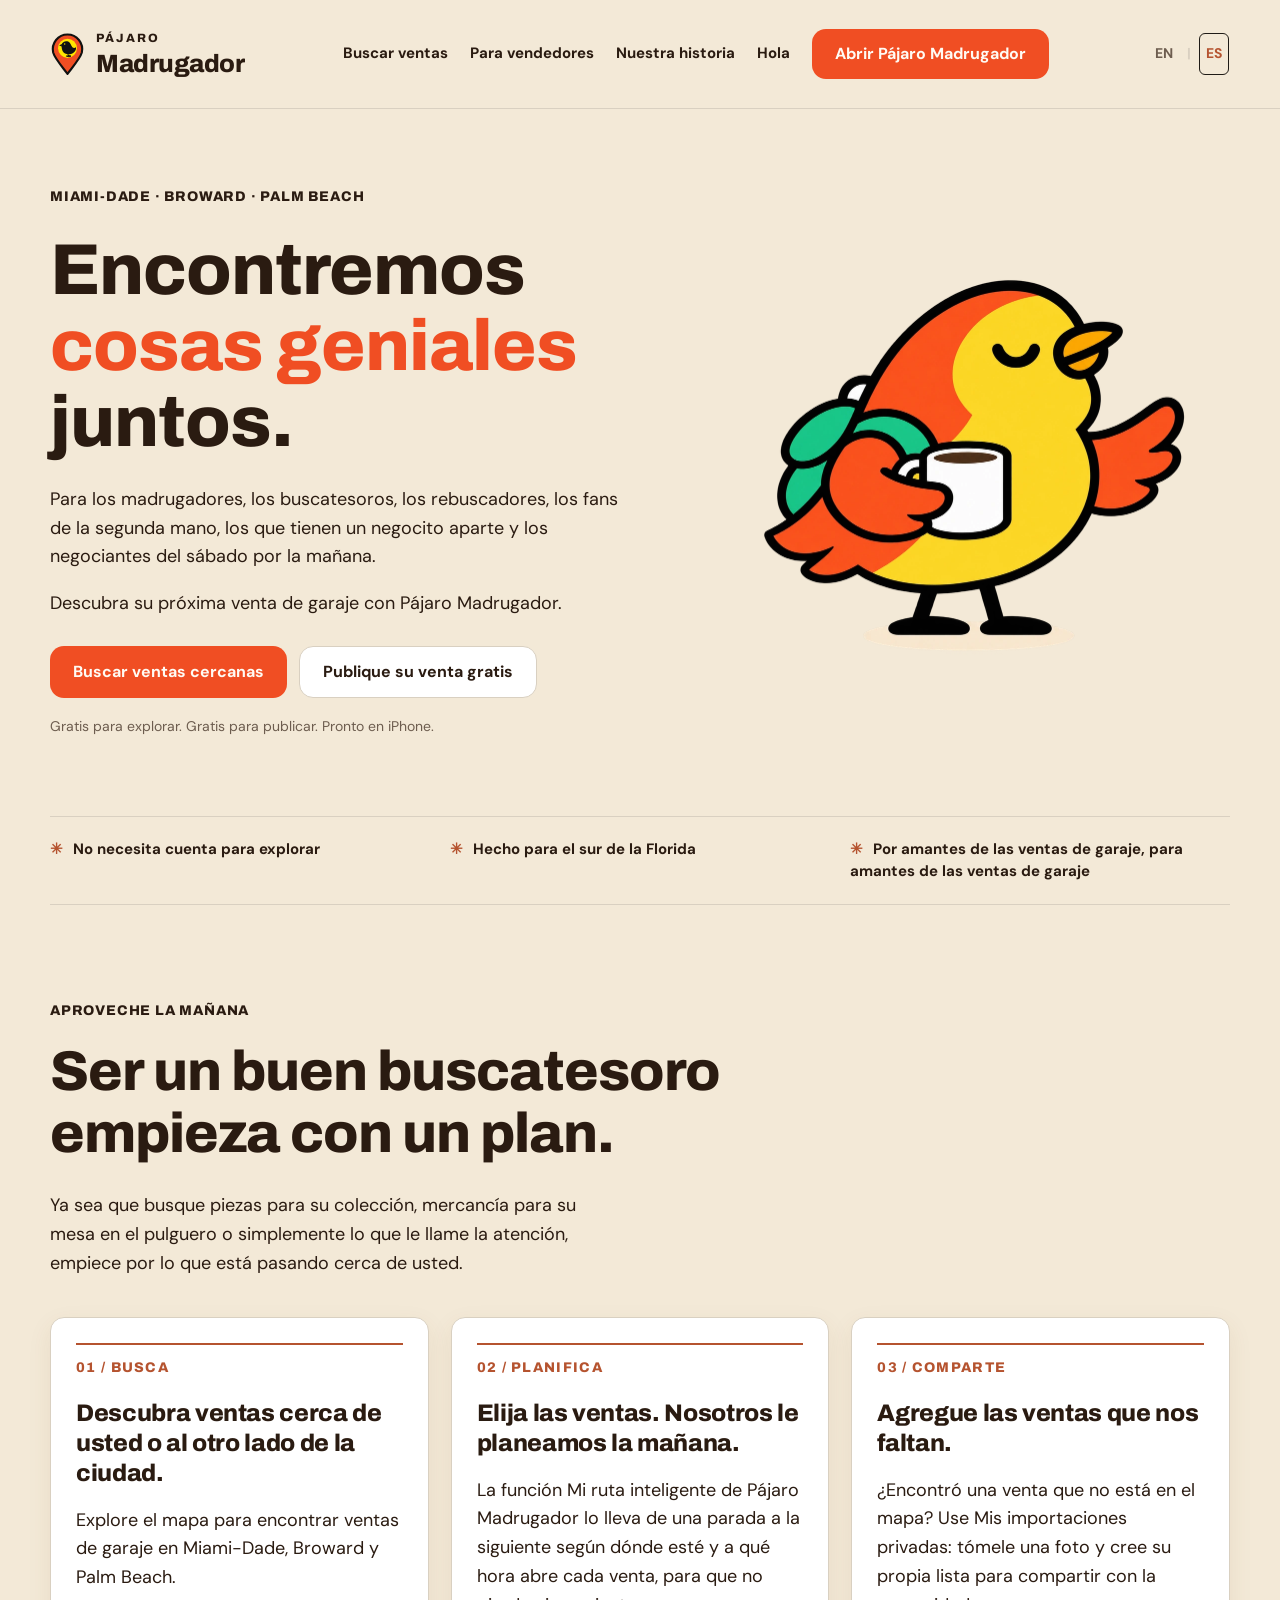
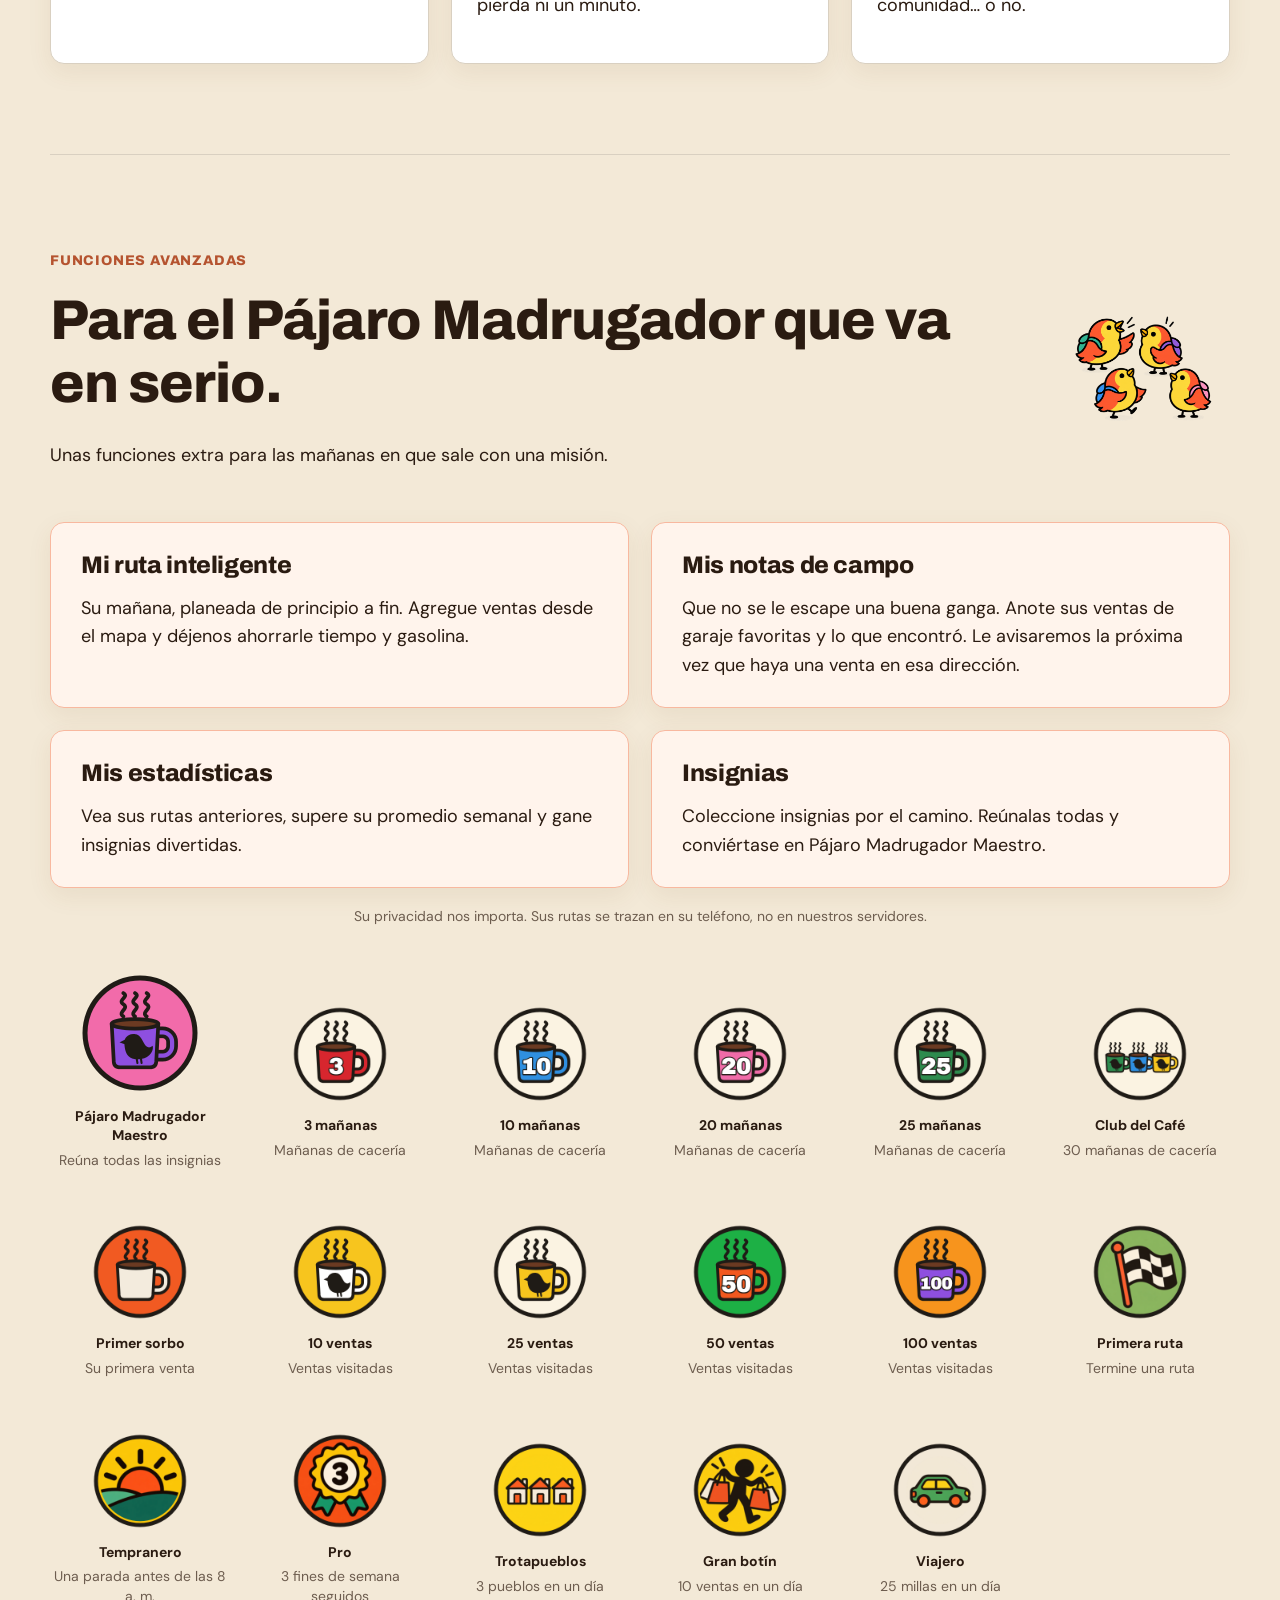
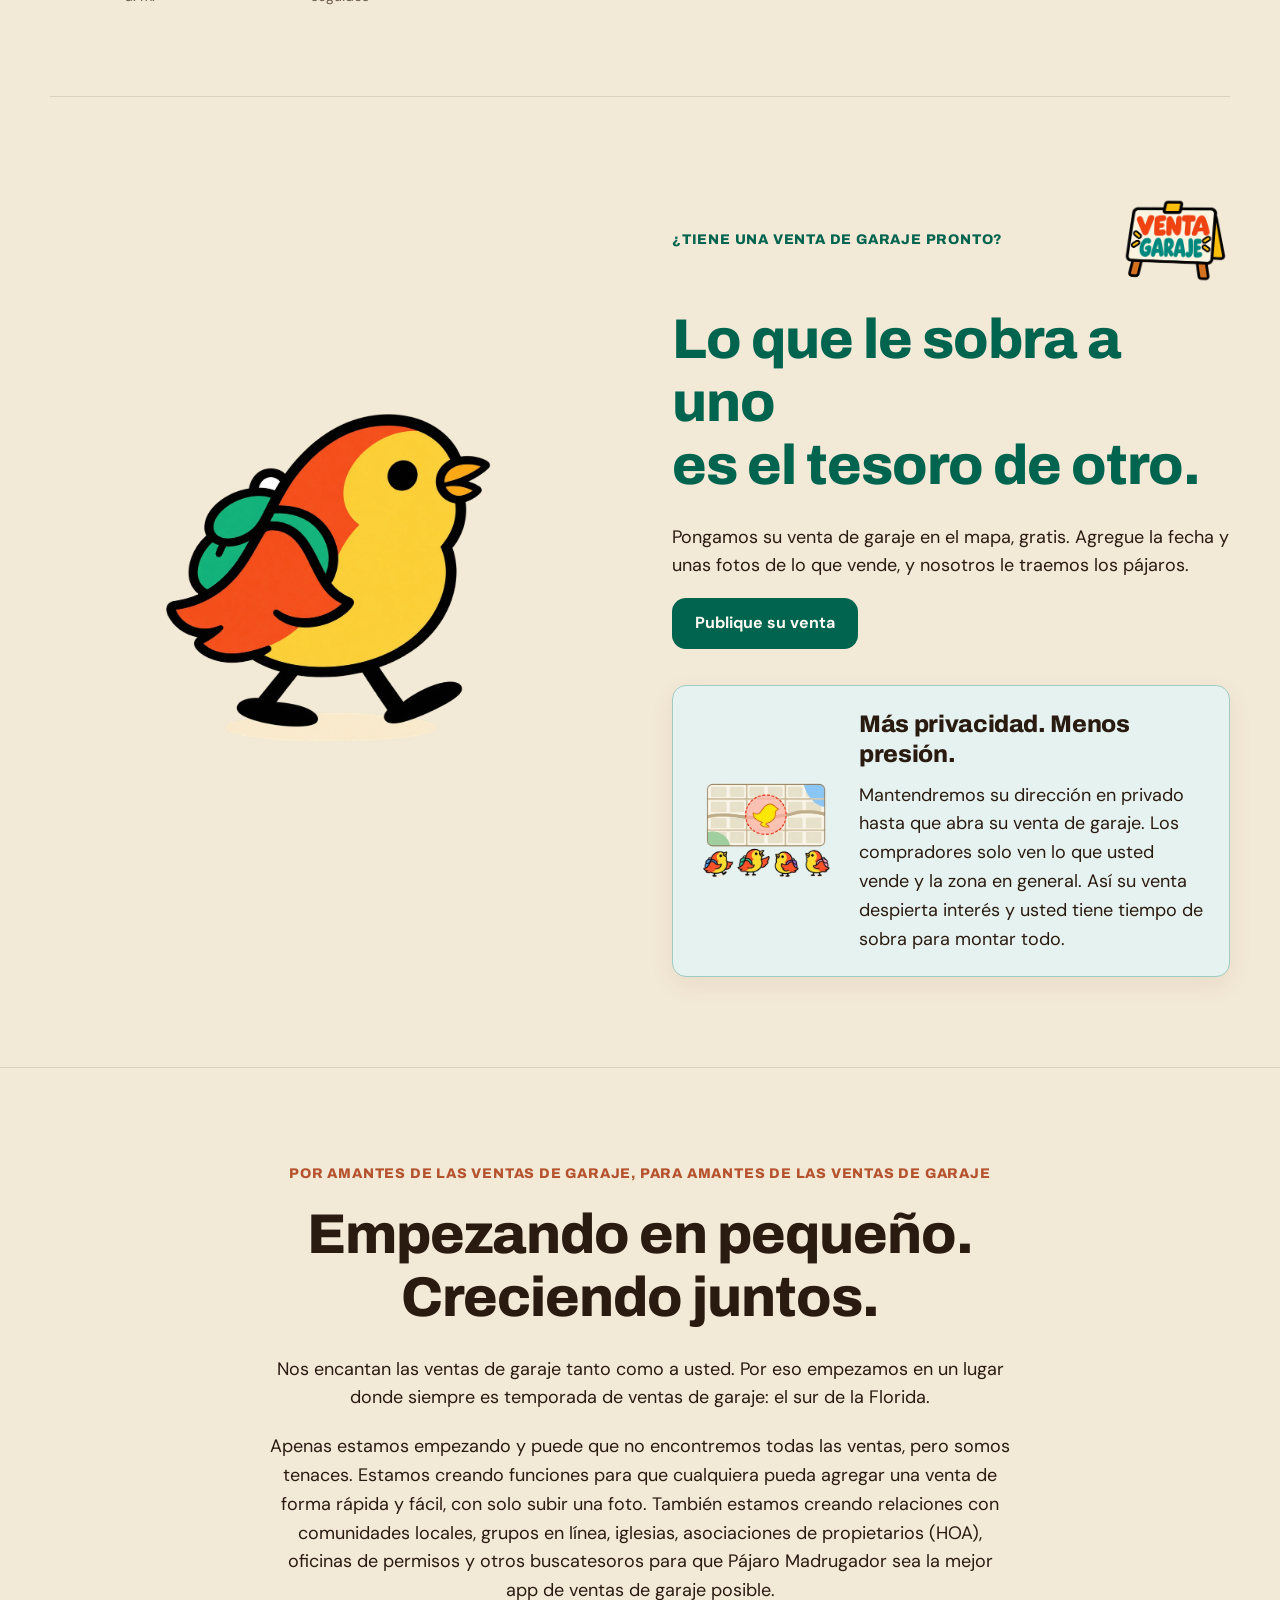
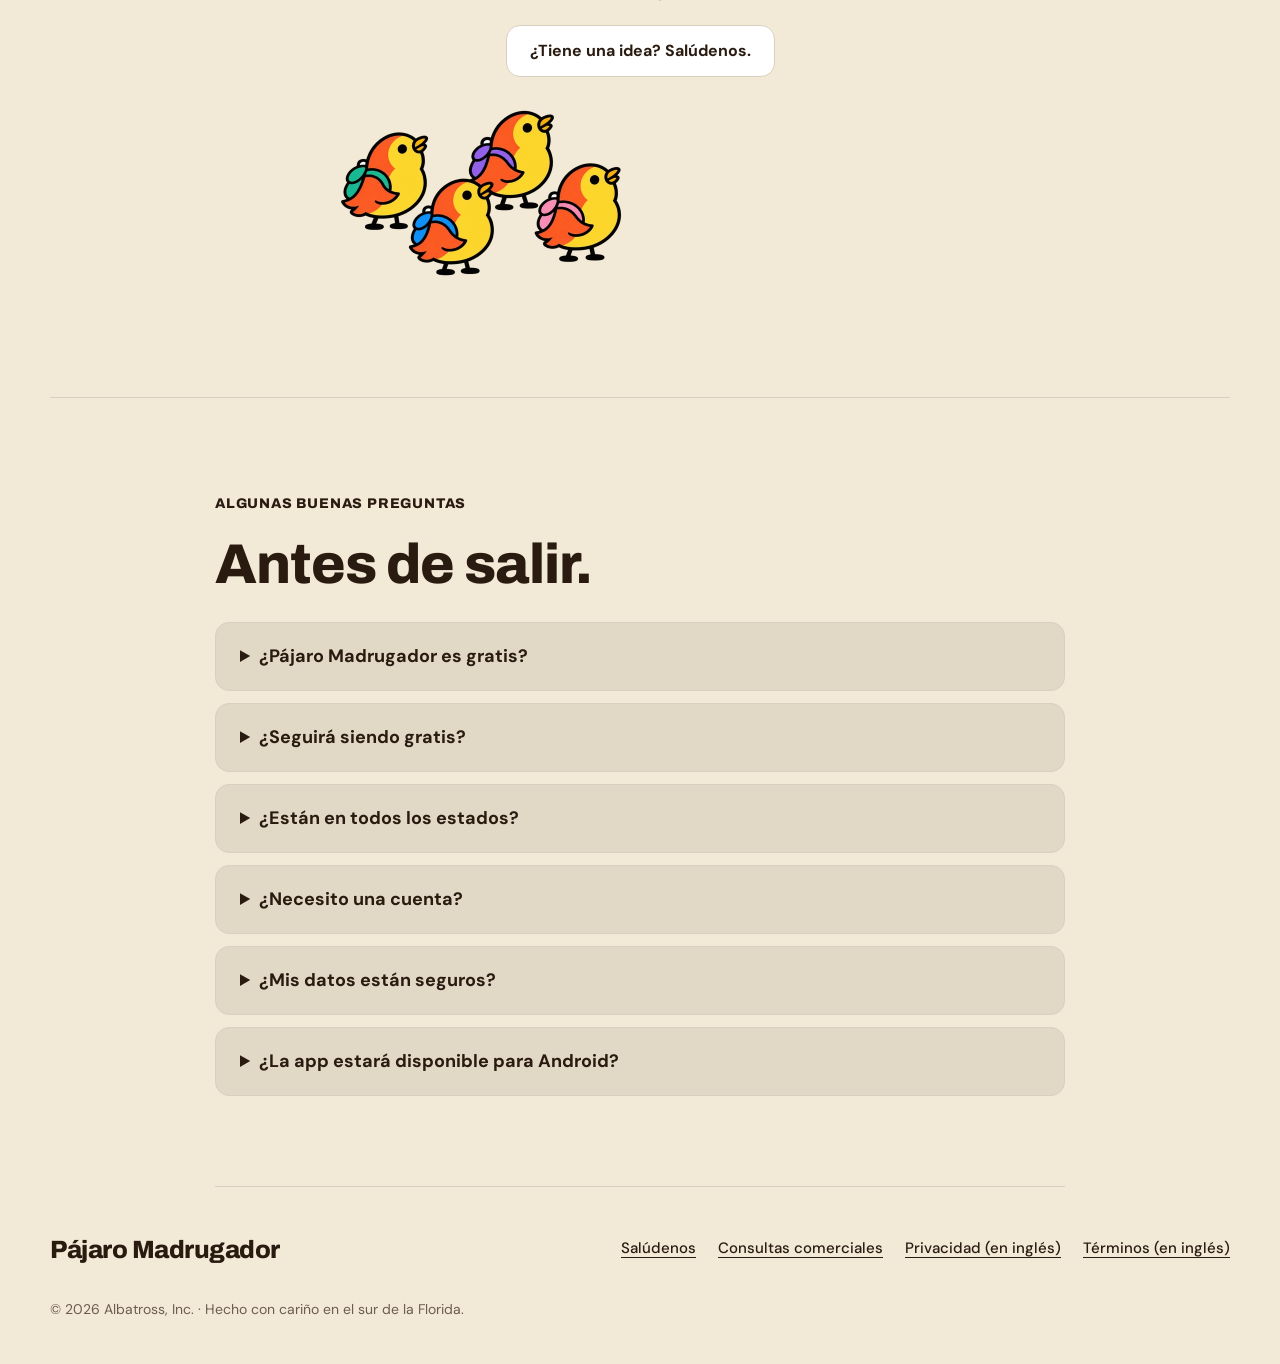
==== commit 6a08972d: "Remove free line above Say hello" ====
--- a/es/index.html
+++ b/es/index.html
@@ -1,2 +1,2 @@
 <!DOCTYPE html>
-<html lang="es"><head><meta charset="utf-8"/><meta content="width=device-width, initial-scale=1" name="viewport"/><title>Pájaro Madrugador — Encontremos cosas geniales juntos.</title><meta content="Descubra ventas de garaje en Miami-Dade, Broward y Palm Beach con Pájaro Madrugador. Gratis para explorar y publicar." name="description"/><link href="/assets/bird-pin-one-color.svg" rel="icon"/><link href="/style.css?v=16" rel="stylesheet"/><link href="/" hreflang="en" rel="alternate"/><link href="/es/" hreflang="es" rel="alternate"/></head><body><header><nav aria-label="Navegación principal"><a class="brand" href="/es/"><img alt="" height="80" src="/assets/sell/bird-marker.svg" width="64"/><span><small>PÁJARO</small>Madrugador</span></a><div class="navlinks"><a class="optional" href="/es/#buyers">Buscar ventas</a><a class="optional" href="/es/#sellers">Para vendedores</a><a class="optional" href="/es/#community">Nuestra historia</a><a href="mailto:hello@yardsaleearlybird.com">Hola</a><a class="btn" href="https://early-bird-sales.lovable.app">Abrir Pájaro Madrugador</a></div><div aria-label="Idioma del sitio web" class="language-toggle" role="group"><a aria-label="English" href="/" hreflang="en" lang="en">EN</a><span aria-hidden="true" class="divider">|</span><a aria-current="page" aria-label="Español" href="/es/" hreflang="es" lang="es">ES</a></div></nav></header><main><div class="wrap"><section class="hero"><div><span class="eyebrow">Miami-Dade · Broward · Palm Beach</span><h1>Encontremos <em>cosas geniales</em> juntos.</h1><p>Para los madrugadores, los buscatesoros, los rebuscadores, los fans de la segunda mano, los que tienen un negocito aparte y los negociantes del sábado por la mañana.</p><p>Descubra su próxima venta de garaje con Pájaro Madrugador.</p><div class="actions"><a class="btn" href="https://early-bird-sales.lovable.app">Buscar ventas cercanas</a><a class="btn secondary" href="https://early-bird-sales.lovable.app/sell">Publique su venta gratis</a></div><p class="subnote">Gratis para explorar. Gratis para publicar. Pronto en iPhone.</p></div><div class="heroart"><img alt="Pájaro Madrugador disfrutando de un café por la mañana" height="799" src="/assets/onboarding/coffee-transparent-2x.webp" width="880"/></div></section><div class="ribbon"><span>No necesita cuenta para explorar</span><span>Hecho para el sur de la Florida</span><span>Por amantes de las ventas de garaje, para amantes de las ventas de garaje</span></div><section class="section" id="buyers"><span class="eyebrow">Aproveche la mañana</span><h2>Ser un buen buscatesoro<br/>empieza con un plan.</h2><p>Ya sea que busque piezas para su colección, mercancía para su mesa en el pulguero o simplemente lo que le llame la atención, empiece por lo que está pasando cerca de usted.</p><div class="features"><article><span class="number">01 / BUSCA</span><h3>Descubra ventas cerca de usted o al otro lado de la ciudad.</h3><p>Explore el mapa para encontrar ventas de garaje en Miami-Dade, Broward y Palm Beach.</p></article><article><span class="number">02 / PLANIFICA</span><h3>Elija las ventas. Nosotros le planeamos la mañana.</h3><p>La función Mi ruta inteligente de Pájaro Madrugador lo lleva de una parada a la siguiente según dónde esté y a qué hora abre cada venta, para que no pierda ni un minuto.</p></article><article><span class="number">03 / COMPARTE</span><h3>Agregue las ventas que nos faltan.</h3><p>¿Encontró una venta que no está en el mapa? Use Mis importaciones privadas: tómele una foto y cree su propia lista para compartir con la comunidad… o no.</p></article></div></section><section class="section advanced" id="advanced-tools"><div class="advanced-intro"><div><span class="eyebrow">Funciones avanzadas</span><h2>Para el Pájaro Madrugador que va en serio.</h2><p>Unas funciones extra para las mañanas en que sale con una misión.</p></div><img alt="Pájaros Madrugadores conversando" class="tools-birds" height="540" src="/assets/sell/birds-chatting.png" width="720"/></div><div class="tools-grid"><article class="tool-card"><h3>Mi ruta inteligente</h3><p>Su mañana, planeada de principio a fin. Agregue ventas desde el mapa y déjenos ahorrarle tiempo y gasolina.</p></article><article class="tool-card"><h3>Mis notas de campo</h3><p>Que no se le escape una buena ganga. Anote sus ventas de garaje favoritas y lo que encontró. Le avisaremos la próxima vez que haya una venta en esa dirección.</p></article><article class="tool-card"><h3>Mis estadísticas</h3><p>Vea sus rutas anteriores, supere su promedio semanal y gane insignias divertidas.</p></article><article class="tool-card"><h3>Insignias</h3><p>Coleccione insignias por el camino. Reúnalas todas y conviértase en Pájaro Madrugador Maestro.</p></article></div><p class="tools-note">Su privacidad nos importa. Sus rutas se trazan en su teléfono, no en nuestros servidores.</p><div aria-label="Insignias" class="badge-row badge-gallery" id="badge-gallery"><figure class="badge-master"><img alt="Pájaro Madrugador Maestro" height="240" src="/assets/badges/master.png" width="240"/><figcaption><strong>Pájaro Madrugador Maestro</strong><span class="badge-earning">Reúna todas las insignias</span></figcaption></figure><figure><img alt="3 mañanas" height="240" src="/assets/badges/mornings-3.png" width="240"/><figcaption><strong>3 mañanas</strong><span class="badge-earning">Mañanas de cacería</span></figcaption></figure><figure><img alt="10 mañanas" height="240" src="/assets/badges/mornings-10.png" width="240"/><figcaption><strong>10 mañanas</strong><span class="badge-earning">Mañanas de cacería</span></figcaption></figure><figure><img alt="20 mañanas" height="240" src="/assets/badges/mornings-20.png" width="240"/><figcaption><strong>20 mañanas</strong><span class="badge-earning">Mañanas de cacería</span></figcaption></figure><figure><img alt="25 mañanas" height="240" src="/assets/badges/mornings-25.png" width="240"/><figcaption><strong>25 mañanas</strong><span class="badge-earning">Mañanas de cacería</span></figcaption></figure><figure><img alt="Club del Café" height="240" src="/assets/badges/coffee-club.png" width="240"/><figcaption><strong>Club del Café</strong><span class="badge-earning">30 mañanas de cacería</span></figcaption></figure><figure><img alt="Primer sorbo" height="240" src="/assets/badges/first-sip.png" width="240"/><figcaption><strong>Primer sorbo</strong><span class="badge-earning">Su primera venta</span></figcaption></figure><figure><img alt="10 ventas" height="240" src="/assets/badges/sales-10.png" width="240"/><figcaption><strong>10 ventas</strong><span class="badge-earning">Ventas visitadas</span></figcaption></figure><figure><img alt="25 ventas" height="240" src="/assets/badges/sales-25.png" width="240"/><figcaption><strong>25 ventas</strong><span class="badge-earning">Ventas visitadas</span></figcaption></figure><figure><img alt="50 ventas" height="240" src="/assets/badges/sales-50.png" width="240"/><figcaption><strong>50 ventas</strong><span class="badge-earning">Ventas visitadas</span></figcaption></figure><figure><img alt="100 ventas" height="240" src="/assets/badges/sales-100.png" width="240"/><figcaption><strong>100 ventas</strong><span class="badge-earning">Ventas visitadas</span></figcaption></figure><figure><img alt="Primera ruta" height="240" src="/assets/badges/first-route.png" width="240"/><figcaption><strong>Primera ruta</strong><span class="badge-earning">Termine una ruta</span></figcaption></figure><figure><img alt="Tempranero" height="240" src="/assets/badges/early-riser.png" width="240"/><figcaption><strong>Tempranero</strong><span class="badge-earning">Una parada antes de las 8 a. m.</span></figcaption></figure><figure><img alt="Pro" height="240" src="/assets/badges/pro.png" width="240"/><figcaption><strong>Pro</strong><span class="badge-earning">3 fines de semana seguidos</span></figcaption></figure><figure><img alt="Trotapueblos" height="240" src="/assets/badges/town-hopper.png" width="240"/><figcaption><strong>Trotapueblos</strong><span class="badge-earning">3 pueblos en un día</span></figcaption></figure><figure><img alt="Gran botín" height="240" src="/assets/badges/big-haul.png" width="240"/><figcaption><strong>Gran botín</strong><span class="badge-earning">10 ventas en un día</span></figcaption></figure><figure><img alt="Viajero" height="240" src="/assets/badges/road-tripper.png" width="240"/><figcaption><strong>Viajero</strong><span class="badge-earning">25 millas en un día</span></figcaption></figure></div></section></div><section class="section seller" id="sellers"><div class="wrap split"><div><img alt="Pájaro Madrugador sale con su mochila" height="897" src="/assets/onboarding/walking-transparent-2x.webp" width="1000"/></div><div><div class="seller-kicker"><span class="eyebrow greenText">¿Tiene una venta de garaje pronto?</span><img alt="Letrero pintado a mano que dice Venta Garaje" class="sale-sign" height="390" src="/assets/sell/sign-es.png" width="520"/></div><h2>Lo que le sobra a uno<br/>es el tesoro de otro.</h2><p>Pongamos su venta de garaje en el mapa, gratis. Agregue la fecha y unas fotos de lo que vende, y nosotros le traemos los pájaros.</p><a class="btn green" href="https://early-bird-sales.lovable.app/sell">Publique su venta</a><div class="privacybox"><div class="privacy-map"><img alt="Zona aproximada de una venta en el mapa" height="255" src="/assets/onboarding/privacy-transparent-2x.webp" width="360"/></div><div><h3>Más privacidad. Menos presión.</h3><p>Mantendremos su dirección en privado hasta que abra su venta de garaje. Los compradores solo ven lo que usted vende y la zona en general. Así su venta despierta interés y usted tiene tiempo de sobra para montar todo.</p></div></div></div></div></section><div class="wrap"><section class="section community" id="community"><span class="eyebrow">Por amantes de las ventas de garaje, para amantes de las ventas de garaje</span><h2>Empezando en pequeño.<br/>Creciendo juntos.</h2><p>Nos encantan las ventas de garaje tanto como a usted. Por eso empezamos en un lugar donde siempre es temporada de ventas de garaje: el sur de la Florida.</p><p>Apenas estamos empezando y puede que no encontremos todas las ventas, pero somos tenaces. Estamos creando funciones para que cualquiera pueda agregar una venta de forma rápida y fácil, con solo subir una foto. También estamos creando relaciones con comunidades locales, grupos en línea, iglesias, asociaciones de propietarios (HOA), oficinas de permisos y otros buscatesoros para que Pájaro Madrugador sea la mejor app de ventas de garaje posible.</p><p>Explorar y publicar es gratis.</p><a class="btn secondary" href="mailto:hello@yardsaleearlybird.com?subject=Hola+P%C3%A1jaro+Madrugador">¿Tiene una idea? Salúdenos.</a><img alt="Cuatro Pájaros Madrugadores miran hacia el botón de ideas" class="looking-up" height="480" src="/assets/onboarding/friends-transparent-2x.webp" width="640"/></section><section class="section faq" id="faq"><span class="eyebrow">Algunas buenas preguntas</span><h2>Antes de salir.</h2><details><summary>¿Pájaro Madrugador es gratis?</summary><p>Sí. Explorar el mapa y publicar una venta es gratis. Úselo, disfrútelo y compártalo.</p></details><details><summary>¿Seguirá siendo gratis?</summary><p>El acceso al mapa y a las listas seguirá siendo gratis. Pero a medida que crezcamos y ampliemos las funciones avanzadas, tendremos que cobrar unos dólares al mes para cubrir los costos de los servidores. Cuando llegue ese momento, le enviaremos una notificación. Los primeros usuarios, por supuesto, recibirán la tarifa OG con descuento… y una insignia.</p></details><details><summary>¿Están en todos los estados?</summary><p>Todavía no. Empezamos en los condados de Miami-Dade, Broward y Palm Beach. Este es nuestro hogar y, además, uno de los mercados de ventas de garaje más concentrados del país. Si lo logramos aquí, lo logramos en cualquier parte.</p></details><details><summary>¿Necesito una cuenta?</summary><p>No para explorar el mapa. Para publicar una venta o usar las funciones avanzadas, tiene que iniciar sesión con su correo.</p></details><details><summary>¿Mis datos están seguros?</summary><p>Sí. Solo recopilamos lo necesario. Su correo es su forma de iniciar sesión. La lectura de texto en fotos y su historial de visitas quedan bajo su control. No lo rastreamos y no vendemos su información. La Política de Privacidad lo explica todo en detalle.</p></details><details><summary>¿La app estará disponible para Android?</summary><p>Probablemente. Como en toda empresa que empieza, depende de la demanda, pero nos encantaría.</p></details></section></div></main><footer class="wrap"><div class="footrow"><a class="brand" href="/es/">Pájaro Madrugador</a><div class="footlinks"><a href="mailto:hello@yardsaleearlybird.com">Salúdenos</a><a href="mailto:sales@yardsaleearlybird.com">Consultas comerciales</a><a href="/privacy" hreflang="en">Privacidad (en inglés)</a><a href="/terms" hreflang="en">Términos (en inglés)</a></div></div><p class="legalnote">© 2026 Albatross, Inc. · Hecho con cariño en el sur de la Florida.</p></footer></body></html>+<html lang="es"><head><meta charset="utf-8"/><meta content="width=device-width, initial-scale=1" name="viewport"/><title>Pájaro Madrugador — Encontremos cosas geniales juntos.</title><meta content="Descubra ventas de garaje en Miami-Dade, Broward y Palm Beach con Pájaro Madrugador. Gratis para explorar y publicar." name="description"/><link href="/assets/bird-pin-one-color.svg" rel="icon"/><link href="/style.css?v=16" rel="stylesheet"/><link href="/" hreflang="en" rel="alternate"/><link href="/es/" hreflang="es" rel="alternate"/></head><body><header><nav aria-label="Navegación principal"><a class="brand" href="/es/"><img alt="" height="80" src="/assets/sell/bird-marker.svg" width="64"/><span><small>PÁJARO</small>Madrugador</span></a><div class="navlinks"><a class="optional" href="/es/#buyers">Buscar ventas</a><a class="optional" href="/es/#sellers">Para vendedores</a><a class="optional" href="/es/#community">Nuestra historia</a><a href="mailto:hello@yardsaleearlybird.com">Hola</a><a class="btn" href="https://early-bird-sales.lovable.app">Abrir Pájaro Madrugador</a></div><div aria-label="Idioma del sitio web" class="language-toggle" role="group"><a aria-label="English" href="/" hreflang="en" lang="en">EN</a><span aria-hidden="true" class="divider">|</span><a aria-current="page" aria-label="Español" href="/es/" hreflang="es" lang="es">ES</a></div></nav></header><main><div class="wrap"><section class="hero"><div><span class="eyebrow">Miami-Dade · Broward · Palm Beach</span><h1>Encontremos <em>cosas geniales</em> juntos.</h1><p>Para los madrugadores, los buscatesoros, los rebuscadores, los fans de la segunda mano, los que tienen un negocito aparte y los negociantes del sábado por la mañana.</p><p>Descubra su próxima venta de garaje con Pájaro Madrugador.</p><div class="actions"><a class="btn" href="https://early-bird-sales.lovable.app">Buscar ventas cercanas</a><a class="btn secondary" href="https://early-bird-sales.lovable.app/sell">Publique su venta gratis</a></div><p class="subnote">Gratis para explorar. Gratis para publicar. Pronto en iPhone.</p></div><div class="heroart"><img alt="Pájaro Madrugador disfrutando de un café por la mañana" height="799" src="/assets/onboarding/coffee-transparent-2x.webp" width="880"/></div></section><div class="ribbon"><span>No necesita cuenta para explorar</span><span>Hecho para el sur de la Florida</span><span>Por amantes de las ventas de garaje, para amantes de las ventas de garaje</span></div><section class="section" id="buyers"><span class="eyebrow">Aproveche la mañana</span><h2>Ser un buen buscatesoro<br/>empieza con un plan.</h2><p>Ya sea que busque piezas para su colección, mercancía para su mesa en el pulguero o simplemente lo que le llame la atención, empiece por lo que está pasando cerca de usted.</p><div class="features"><article><span class="number">01 / BUSCA</span><h3>Descubra ventas cerca de usted o al otro lado de la ciudad.</h3><p>Explore el mapa para encontrar ventas de garaje en Miami-Dade, Broward y Palm Beach.</p></article><article><span class="number">02 / PLANIFICA</span><h3>Elija las ventas. Nosotros le planeamos la mañana.</h3><p>La función Mi ruta inteligente de Pájaro Madrugador lo lleva de una parada a la siguiente según dónde esté y a qué hora abre cada venta, para que no pierda ni un minuto.</p></article><article><span class="number">03 / COMPARTE</span><h3>Agregue las ventas que nos faltan.</h3><p>¿Encontró una venta que no está en el mapa? Use Mis importaciones privadas: tómele una foto y cree su propia lista para compartir con la comunidad… o no.</p></article></div></section><section class="section advanced" id="advanced-tools"><div class="advanced-intro"><div><span class="eyebrow">Funciones avanzadas</span><h2>Para el Pájaro Madrugador que va en serio.</h2><p>Unas funciones extra para las mañanas en que sale con una misión.</p></div><img alt="Pájaros Madrugadores conversando" class="tools-birds" height="540" src="/assets/sell/birds-chatting.png" width="720"/></div><div class="tools-grid"><article class="tool-card"><h3>Mi ruta inteligente</h3><p>Su mañana, planeada de principio a fin. Agregue ventas desde el mapa y déjenos ahorrarle tiempo y gasolina.</p></article><article class="tool-card"><h3>Mis notas de campo</h3><p>Que no se le escape una buena ganga. Anote sus ventas de garaje favoritas y lo que encontró. Le avisaremos la próxima vez que haya una venta en esa dirección.</p></article><article class="tool-card"><h3>Mis estadísticas</h3><p>Vea sus rutas anteriores, supere su promedio semanal y gane insignias divertidas.</p></article><article class="tool-card"><h3>Insignias</h3><p>Coleccione insignias por el camino. Reúnalas todas y conviértase en Pájaro Madrugador Maestro.</p></article></div><p class="tools-note">Su privacidad nos importa. Sus rutas se trazan en su teléfono, no en nuestros servidores.</p><div aria-label="Insignias" class="badge-row badge-gallery" id="badge-gallery"><figure class="badge-master"><img alt="Pájaro Madrugador Maestro" height="240" src="/assets/badges/master.png" width="240"/><figcaption><strong>Pájaro Madrugador Maestro</strong><span class="badge-earning">Reúna todas las insignias</span></figcaption></figure><figure><img alt="3 mañanas" height="240" src="/assets/badges/mornings-3.png" width="240"/><figcaption><strong>3 mañanas</strong><span class="badge-earning">Mañanas de cacería</span></figcaption></figure><figure><img alt="10 mañanas" height="240" src="/assets/badges/mornings-10.png" width="240"/><figcaption><strong>10 mañanas</strong><span class="badge-earning">Mañanas de cacería</span></figcaption></figure><figure><img alt="20 mañanas" height="240" src="/assets/badges/mornings-20.png" width="240"/><figcaption><strong>20 mañanas</strong><span class="badge-earning">Mañanas de cacería</span></figcaption></figure><figure><img alt="25 mañanas" height="240" src="/assets/badges/mornings-25.png" width="240"/><figcaption><strong>25 mañanas</strong><span class="badge-earning">Mañanas de cacería</span></figcaption></figure><figure><img alt="Club del Café" height="240" src="/assets/badges/coffee-club.png" width="240"/><figcaption><strong>Club del Café</strong><span class="badge-earning">30 mañanas de cacería</span></figcaption></figure><figure><img alt="Primer sorbo" height="240" src="/assets/badges/first-sip.png" width="240"/><figcaption><strong>Primer sorbo</strong><span class="badge-earning">Su primera venta</span></figcaption></figure><figure><img alt="10 ventas" height="240" src="/assets/badges/sales-10.png" width="240"/><figcaption><strong>10 ventas</strong><span class="badge-earning">Ventas visitadas</span></figcaption></figure><figure><img alt="25 ventas" height="240" src="/assets/badges/sales-25.png" width="240"/><figcaption><strong>25 ventas</strong><span class="badge-earning">Ventas visitadas</span></figcaption></figure><figure><img alt="50 ventas" height="240" src="/assets/badges/sales-50.png" width="240"/><figcaption><strong>50 ventas</strong><span class="badge-earning">Ventas visitadas</span></figcaption></figure><figure><img alt="100 ventas" height="240" src="/assets/badges/sales-100.png" width="240"/><figcaption><strong>100 ventas</strong><span class="badge-earning">Ventas visitadas</span></figcaption></figure><figure><img alt="Primera ruta" height="240" src="/assets/badges/first-route.png" width="240"/><figcaption><strong>Primera ruta</strong><span class="badge-earning">Termine una ruta</span></figcaption></figure><figure><img alt="Tempranero" height="240" src="/assets/badges/early-riser.png" width="240"/><figcaption><strong>Tempranero</strong><span class="badge-earning">Una parada antes de las 8 a. m.</span></figcaption></figure><figure><img alt="Pro" height="240" src="/assets/badges/pro.png" width="240"/><figcaption><strong>Pro</strong><span class="badge-earning">3 fines de semana seguidos</span></figcaption></figure><figure><img alt="Trotapueblos" height="240" src="/assets/badges/town-hopper.png" width="240"/><figcaption><strong>Trotapueblos</strong><span class="badge-earning">3 pueblos en un día</span></figcaption></figure><figure><img alt="Gran botín" height="240" src="/assets/badges/big-haul.png" width="240"/><figcaption><strong>Gran botín</strong><span class="badge-earning">10 ventas en un día</span></figcaption></figure><figure><img alt="Viajero" height="240" src="/assets/badges/road-tripper.png" width="240"/><figcaption><strong>Viajero</strong><span class="badge-earning">25 millas en un día</span></figcaption></figure></div></section></div><section class="section seller" id="sellers"><div class="wrap split"><div><img alt="Pájaro Madrugador sale con su mochila" height="897" src="/assets/onboarding/walking-transparent-2x.webp" width="1000"/></div><div><div class="seller-kicker"><span class="eyebrow greenText">¿Tiene una venta de garaje pronto?</span><img alt="Letrero pintado a mano que dice Venta Garaje" class="sale-sign" height="390" src="/assets/sell/sign-es.png" width="520"/></div><h2>Lo que le sobra a uno<br/>es el tesoro de otro.</h2><p>Pongamos su venta de garaje en el mapa, gratis. Agregue la fecha y unas fotos de lo que vende, y nosotros le traemos los pájaros.</p><a class="btn green" href="https://early-bird-sales.lovable.app/sell">Publique su venta</a><div class="privacybox"><div class="privacy-map"><img alt="Zona aproximada de una venta en el mapa" height="255" src="/assets/onboarding/privacy-transparent-2x.webp" width="360"/></div><div><h3>Más privacidad. Menos presión.</h3><p>Mantendremos su dirección en privado hasta que abra su venta de garaje. Los compradores solo ven lo que usted vende y la zona en general. Así su venta despierta interés y usted tiene tiempo de sobra para montar todo.</p></div></div></div></div></section><div class="wrap"><section class="section community" id="community"><span class="eyebrow">Por amantes de las ventas de garaje, para amantes de las ventas de garaje</span><h2>Empezando en pequeño.<br/>Creciendo juntos.</h2><p>Nos encantan las ventas de garaje tanto como a usted. Por eso empezamos en un lugar donde siempre es temporada de ventas de garaje: el sur de la Florida.</p><p>Apenas estamos empezando y puede que no encontremos todas las ventas, pero somos tenaces. Estamos creando funciones para que cualquiera pueda agregar una venta de forma rápida y fácil, con solo subir una foto. También estamos creando relaciones con comunidades locales, grupos en línea, iglesias, asociaciones de propietarios (HOA), oficinas de permisos y otros buscatesoros para que Pájaro Madrugador sea la mejor app de ventas de garaje posible.</p><a class="btn secondary" href="mailto:hello@yardsaleearlybird.com?subject=Hola+P%C3%A1jaro+Madrugador">¿Tiene una idea? Salúdenos.</a><img alt="Cuatro Pájaros Madrugadores miran hacia el botón de ideas" class="looking-up" height="480" src="/assets/onboarding/friends-transparent-2x.webp" width="640"/></section><section class="section faq" id="faq"><span class="eyebrow">Algunas buenas preguntas</span><h2>Antes de salir.</h2><details><summary>¿Pájaro Madrugador es gratis?</summary><p>Sí. Explorar el mapa y publicar una venta es gratis. Úselo, disfrútelo y compártalo.</p></details><details><summary>¿Seguirá siendo gratis?</summary><p>El acceso al mapa y a las listas seguirá siendo gratis. Pero a medida que crezcamos y ampliemos las funciones avanzadas, tendremos que cobrar unos dólares al mes para cubrir los costos de los servidores. Cuando llegue ese momento, le enviaremos una notificación. Los primeros usuarios, por supuesto, recibirán la tarifa OG con descuento… y una insignia.</p></details><details><summary>¿Están en todos los estados?</summary><p>Todavía no. Empezamos en los condados de Miami-Dade, Broward y Palm Beach. Este es nuestro hogar y, además, uno de los mercados de ventas de garaje más concentrados del país. Si lo logramos aquí, lo logramos en cualquier parte.</p></details><details><summary>¿Necesito una cuenta?</summary><p>No para explorar el mapa. Para publicar una venta o usar las funciones avanzadas, tiene que iniciar sesión con su correo.</p></details><details><summary>¿Mis datos están seguros?</summary><p>Sí. Solo recopilamos lo necesario. Su correo es su forma de iniciar sesión. La lectura de texto en fotos y su historial de visitas quedan bajo su control. No lo rastreamos y no vendemos su información. La Política de Privacidad lo explica todo en detalle.</p></details><details><summary>¿La app estará disponible para Android?</summary><p>Probablemente. Como en toda empresa que empieza, depende de la demanda, pero nos encantaría.</p></details></section></div></main><footer class="wrap"><div class="footrow"><a class="brand" href="/es/">Pájaro Madrugador</a><div class="footlinks"><a href="mailto:hello@yardsaleearlybird.com">Salúdenos</a><a href="mailto:sales@yardsaleearlybird.com">Consultas comerciales</a><a href="/privacy" hreflang="en">Privacidad (en inglés)</a><a href="/terms" hreflang="en">Términos (en inglés)</a></div></div><p class="legalnote">© 2026 Albatross, Inc. · Hecho con cariño en el sur de la Florida.</p></footer></body></html>
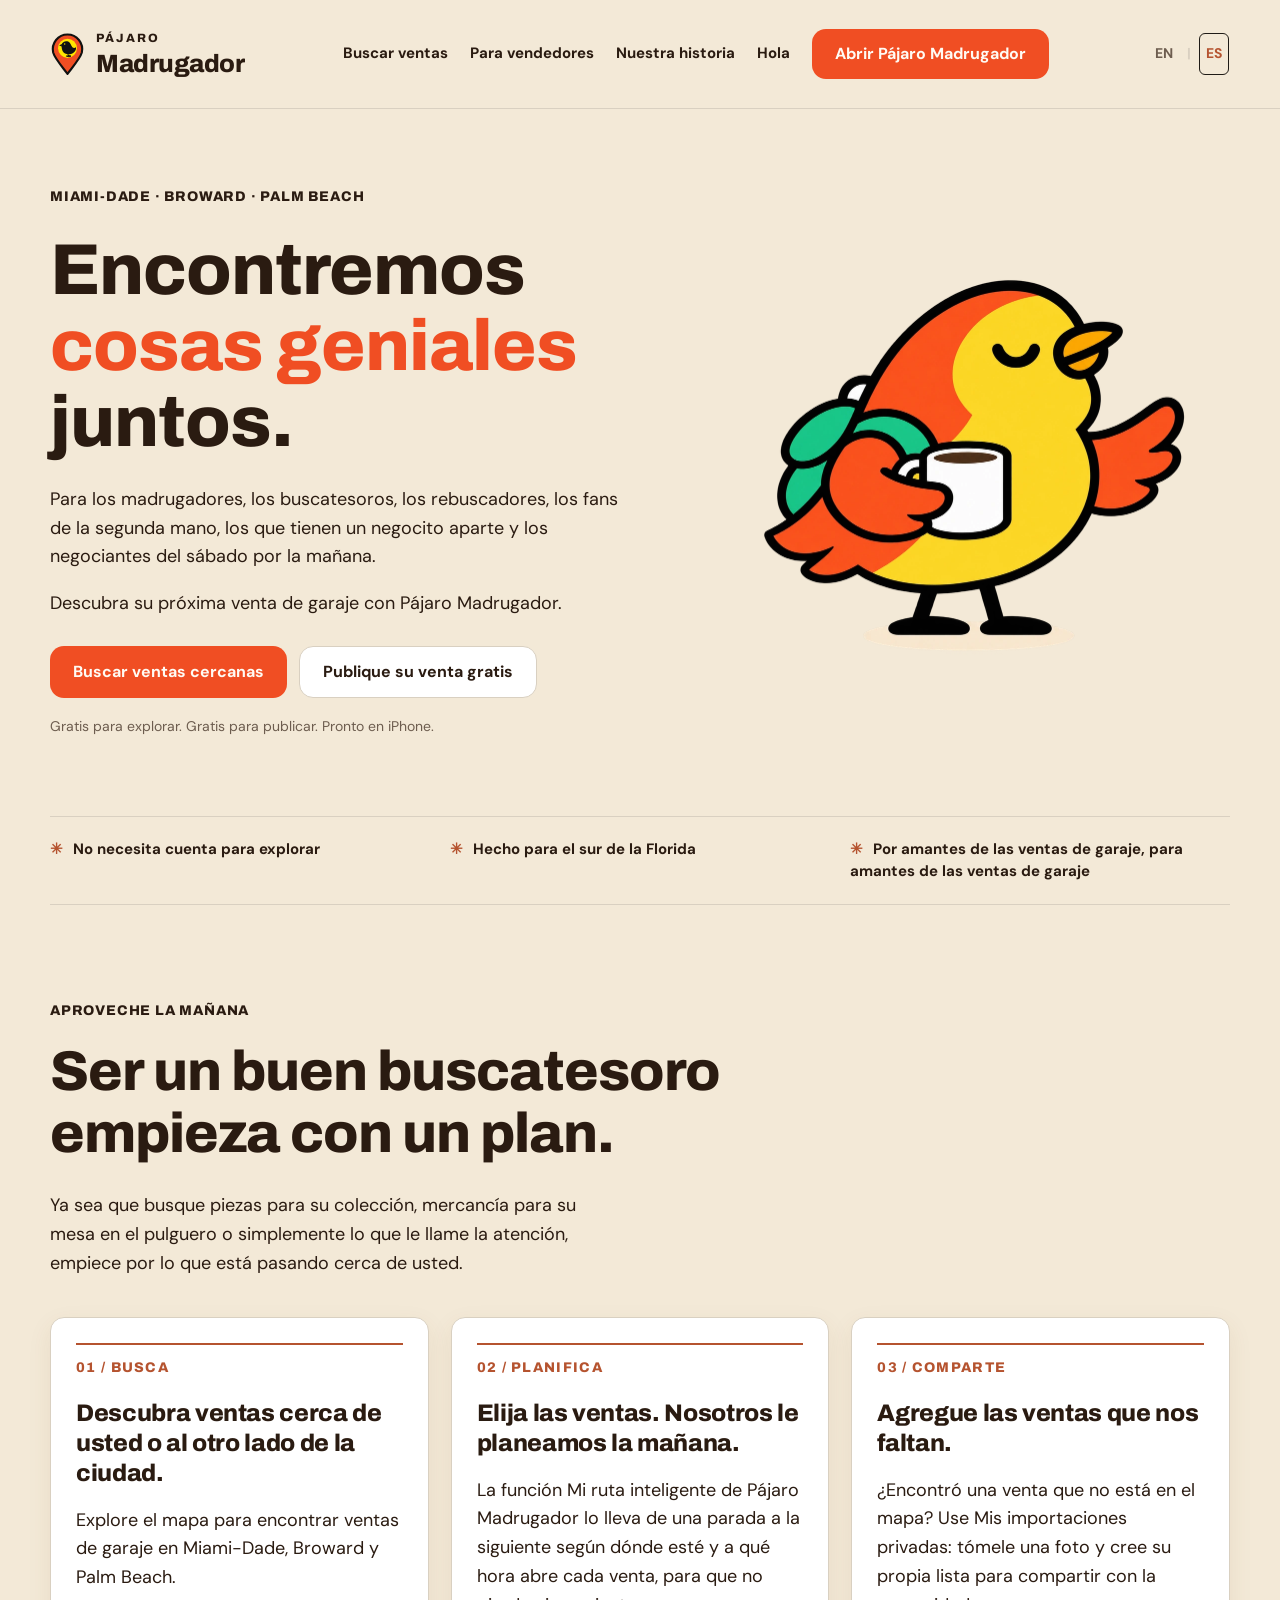
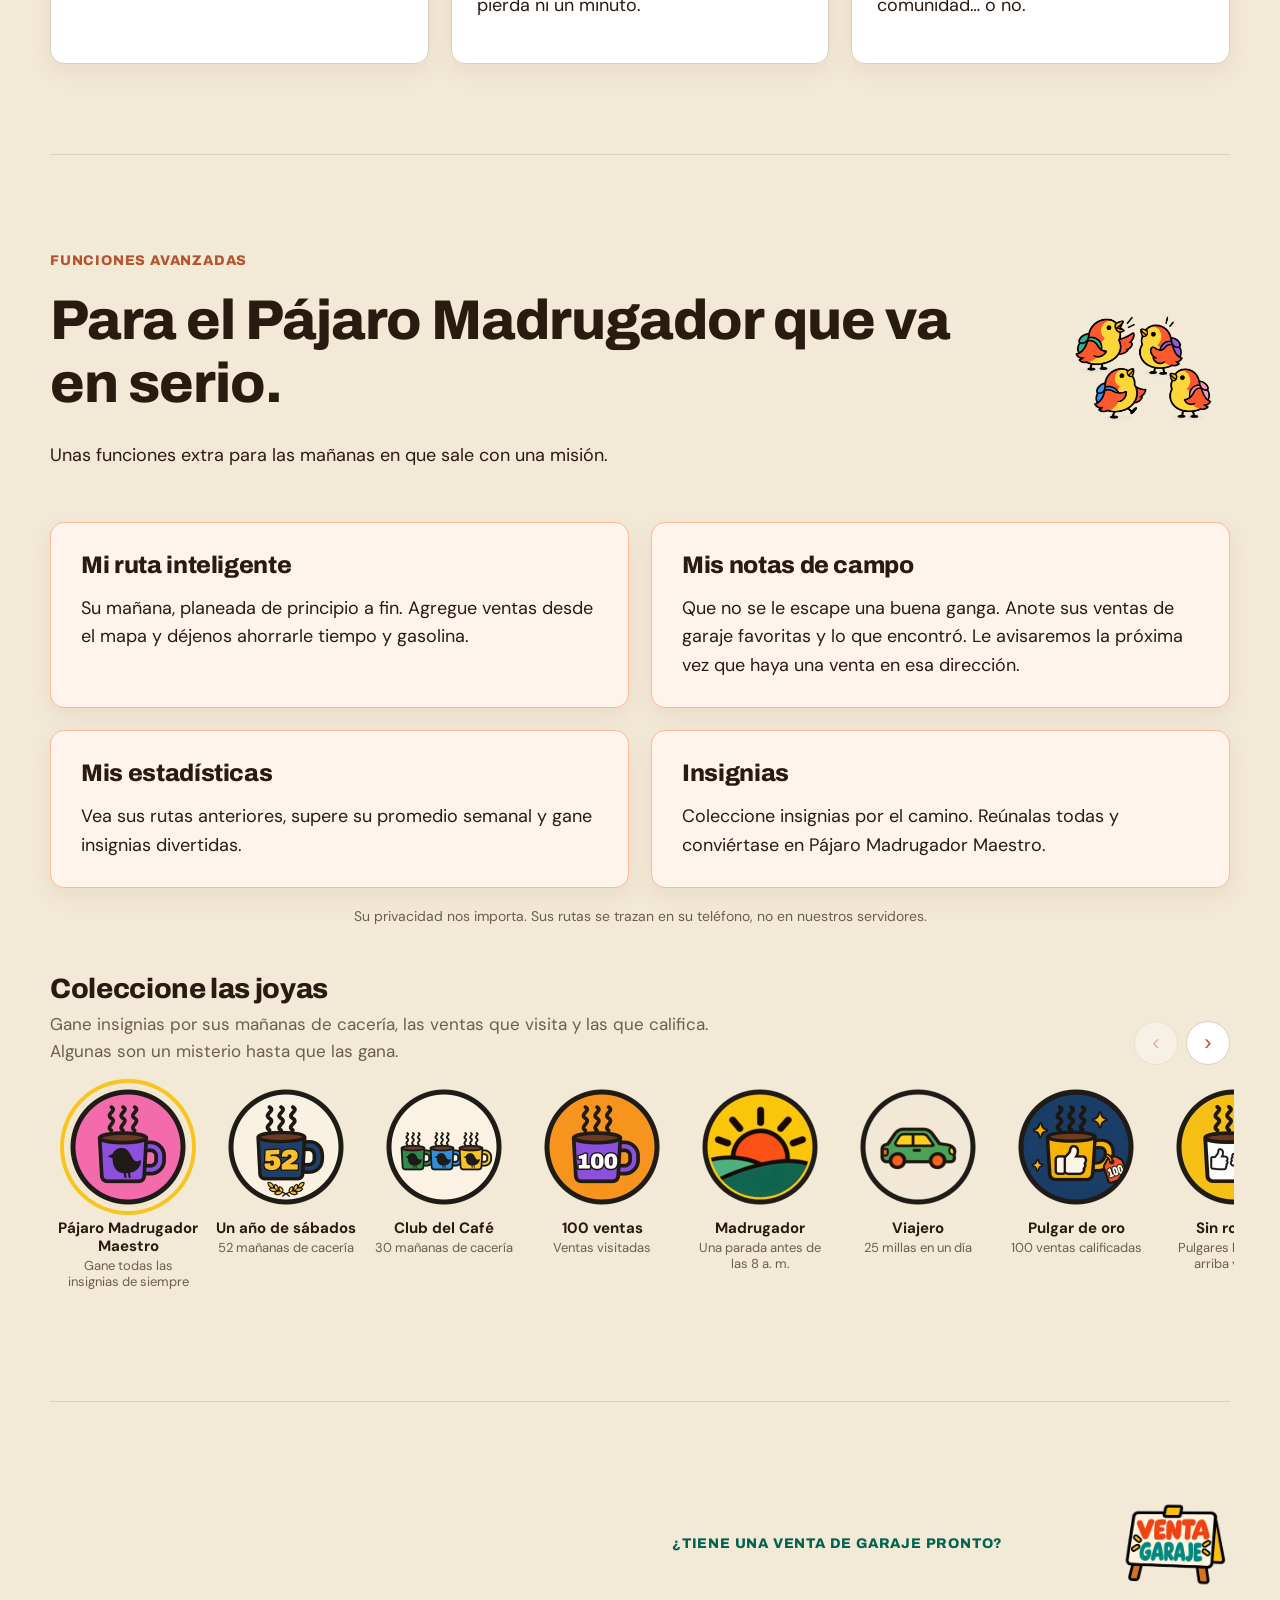
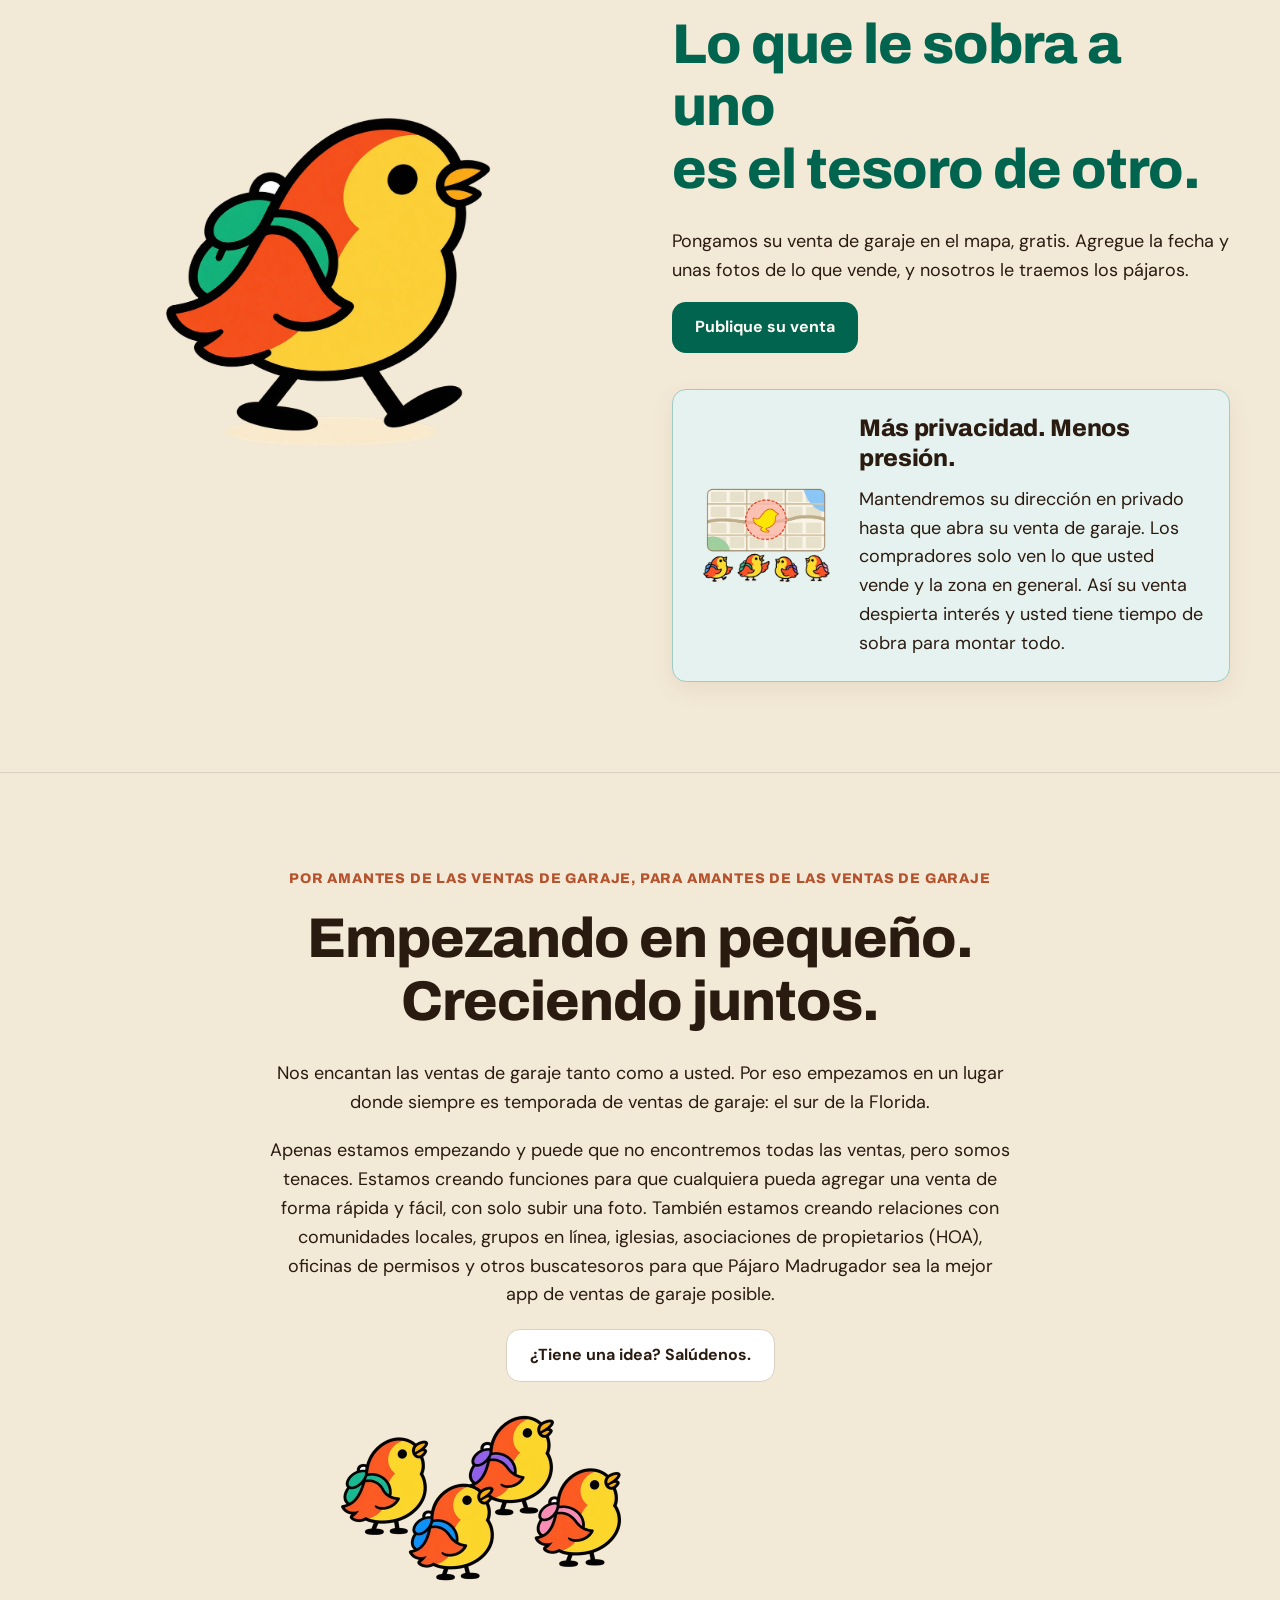
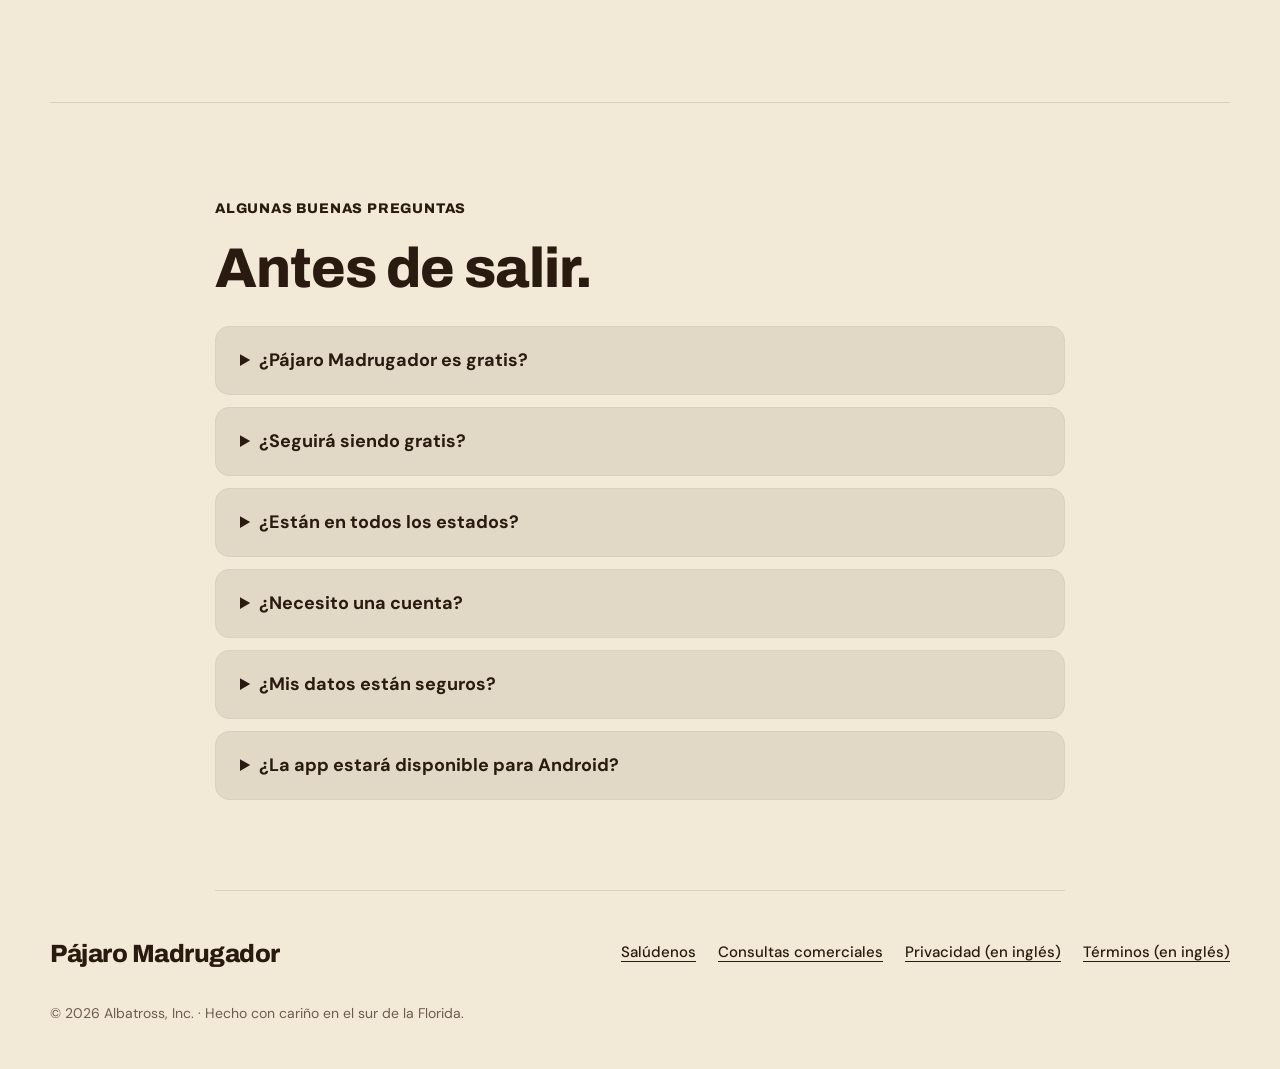
==== commit 8abdb98a: "Badge slider" ====
--- a/es/index.html
+++ b/es/index.html
@@ -1,2 +1,2 @@
 <!DOCTYPE html>
-<html lang="es"><head><meta charset="utf-8"/><meta content="width=device-width, initial-scale=1" name="viewport"/><title>Pájaro Madrugador — Encontremos cosas geniales juntos.</title><meta content="Descubra ventas de garaje en Miami-Dade, Broward y Palm Beach con Pájaro Madrugador. Gratis para explorar y publicar." name="description"/><link href="/assets/bird-pin-one-color.svg" rel="icon"/><link href="/style.css?v=16" rel="stylesheet"/><link href="/" hreflang="en" rel="alternate"/><link href="/es/" hreflang="es" rel="alternate"/></head><body><header><nav aria-label="Navegación principal"><a class="brand" href="/es/"><img alt="" height="80" src="/assets/sell/bird-marker.svg" width="64"/><span><small>PÁJARO</small>Madrugador</span></a><div class="navlinks"><a class="optional" href="/es/#buyers">Buscar ventas</a><a class="optional" href="/es/#sellers">Para vendedores</a><a class="optional" href="/es/#community">Nuestra historia</a><a href="mailto:hello@yardsaleearlybird.com">Hola</a><a class="btn" href="https://early-bird-sales.lovable.app">Abrir Pájaro Madrugador</a></div><div aria-label="Idioma del sitio web" class="language-toggle" role="group"><a aria-label="English" href="/" hreflang="en" lang="en">EN</a><span aria-hidden="true" class="divider">|</span><a aria-current="page" aria-label="Español" href="/es/" hreflang="es" lang="es">ES</a></div></nav></header><main><div class="wrap"><section class="hero"><div><span class="eyebrow">Miami-Dade · Broward · Palm Beach</span><h1>Encontremos <em>cosas geniales</em> juntos.</h1><p>Para los madrugadores, los buscatesoros, los rebuscadores, los fans de la segunda mano, los que tienen un negocito aparte y los negociantes del sábado por la mañana.</p><p>Descubra su próxima venta de garaje con Pájaro Madrugador.</p><div class="actions"><a class="btn" href="https://early-bird-sales.lovable.app">Buscar ventas cercanas</a><a class="btn secondary" href="https://early-bird-sales.lovable.app/sell">Publique su venta gratis</a></div><p class="subnote">Gratis para explorar. Gratis para publicar. Pronto en iPhone.</p></div><div class="heroart"><img alt="Pájaro Madrugador disfrutando de un café por la mañana" height="799" src="/assets/onboarding/coffee-transparent-2x.webp" width="880"/></div></section><div class="ribbon"><span>No necesita cuenta para explorar</span><span>Hecho para el sur de la Florida</span><span>Por amantes de las ventas de garaje, para amantes de las ventas de garaje</span></div><section class="section" id="buyers"><span class="eyebrow">Aproveche la mañana</span><h2>Ser un buen buscatesoro<br/>empieza con un plan.</h2><p>Ya sea que busque piezas para su colección, mercancía para su mesa en el pulguero o simplemente lo que le llame la atención, empiece por lo que está pasando cerca de usted.</p><div class="features"><article><span class="number">01 / BUSCA</span><h3>Descubra ventas cerca de usted o al otro lado de la ciudad.</h3><p>Explore el mapa para encontrar ventas de garaje en Miami-Dade, Broward y Palm Beach.</p></article><article><span class="number">02 / PLANIFICA</span><h3>Elija las ventas. Nosotros le planeamos la mañana.</h3><p>La función Mi ruta inteligente de Pájaro Madrugador lo lleva de una parada a la siguiente según dónde esté y a qué hora abre cada venta, para que no pierda ni un minuto.</p></article><article><span class="number">03 / COMPARTE</span><h3>Agregue las ventas que nos faltan.</h3><p>¿Encontró una venta que no está en el mapa? Use Mis importaciones privadas: tómele una foto y cree su propia lista para compartir con la comunidad… o no.</p></article></div></section><section class="section advanced" id="advanced-tools"><div class="advanced-intro"><div><span class="eyebrow">Funciones avanzadas</span><h2>Para el Pájaro Madrugador que va en serio.</h2><p>Unas funciones extra para las mañanas en que sale con una misión.</p></div><img alt="Pájaros Madrugadores conversando" class="tools-birds" height="540" src="/assets/sell/birds-chatting.png" width="720"/></div><div class="tools-grid"><article class="tool-card"><h3>Mi ruta inteligente</h3><p>Su mañana, planeada de principio a fin. Agregue ventas desde el mapa y déjenos ahorrarle tiempo y gasolina.</p></article><article class="tool-card"><h3>Mis notas de campo</h3><p>Que no se le escape una buena ganga. Anote sus ventas de garaje favoritas y lo que encontró. Le avisaremos la próxima vez que haya una venta en esa dirección.</p></article><article class="tool-card"><h3>Mis estadísticas</h3><p>Vea sus rutas anteriores, supere su promedio semanal y gane insignias divertidas.</p></article><article class="tool-card"><h3>Insignias</h3><p>Coleccione insignias por el camino. Reúnalas todas y conviértase en Pájaro Madrugador Maestro.</p></article></div><p class="tools-note">Su privacidad nos importa. Sus rutas se trazan en su teléfono, no en nuestros servidores.</p><div aria-label="Insignias" class="badge-row badge-gallery" id="badge-gallery"><figure class="badge-master"><img alt="Pájaro Madrugador Maestro" height="240" src="/assets/badges/master.png" width="240"/><figcaption><strong>Pájaro Madrugador Maestro</strong><span class="badge-earning">Reúna todas las insignias</span></figcaption></figure><figure><img alt="3 mañanas" height="240" src="/assets/badges/mornings-3.png" width="240"/><figcaption><strong>3 mañanas</strong><span class="badge-earning">Mañanas de cacería</span></figcaption></figure><figure><img alt="10 mañanas" height="240" src="/assets/badges/mornings-10.png" width="240"/><figcaption><strong>10 mañanas</strong><span class="badge-earning">Mañanas de cacería</span></figcaption></figure><figure><img alt="20 mañanas" height="240" src="/assets/badges/mornings-20.png" width="240"/><figcaption><strong>20 mañanas</strong><span class="badge-earning">Mañanas de cacería</span></figcaption></figure><figure><img alt="25 mañanas" height="240" src="/assets/badges/mornings-25.png" width="240"/><figcaption><strong>25 mañanas</strong><span class="badge-earning">Mañanas de cacería</span></figcaption></figure><figure><img alt="Club del Café" height="240" src="/assets/badges/coffee-club.png" width="240"/><figcaption><strong>Club del Café</strong><span class="badge-earning">30 mañanas de cacería</span></figcaption></figure><figure><img alt="Primer sorbo" height="240" src="/assets/badges/first-sip.png" width="240"/><figcaption><strong>Primer sorbo</strong><span class="badge-earning">Su primera venta</span></figcaption></figure><figure><img alt="10 ventas" height="240" src="/assets/badges/sales-10.png" width="240"/><figcaption><strong>10 ventas</strong><span class="badge-earning">Ventas visitadas</span></figcaption></figure><figure><img alt="25 ventas" height="240" src="/assets/badges/sales-25.png" width="240"/><figcaption><strong>25 ventas</strong><span class="badge-earning">Ventas visitadas</span></figcaption></figure><figure><img alt="50 ventas" height="240" src="/assets/badges/sales-50.png" width="240"/><figcaption><strong>50 ventas</strong><span class="badge-earning">Ventas visitadas</span></figcaption></figure><figure><img alt="100 ventas" height="240" src="/assets/badges/sales-100.png" width="240"/><figcaption><strong>100 ventas</strong><span class="badge-earning">Ventas visitadas</span></figcaption></figure><figure><img alt="Primera ruta" height="240" src="/assets/badges/first-route.png" width="240"/><figcaption><strong>Primera ruta</strong><span class="badge-earning">Termine una ruta</span></figcaption></figure><figure><img alt="Tempranero" height="240" src="/assets/badges/early-riser.png" width="240"/><figcaption><strong>Tempranero</strong><span class="badge-earning">Una parada antes de las 8 a. m.</span></figcaption></figure><figure><img alt="Pro" height="240" src="/assets/badges/pro.png" width="240"/><figcaption><strong>Pro</strong><span class="badge-earning">3 fines de semana seguidos</span></figcaption></figure><figure><img alt="Trotapueblos" height="240" src="/assets/badges/town-hopper.png" width="240"/><figcaption><strong>Trotapueblos</strong><span class="badge-earning">3 pueblos en un día</span></figcaption></figure><figure><img alt="Gran botín" height="240" src="/assets/badges/big-haul.png" width="240"/><figcaption><strong>Gran botín</strong><span class="badge-earning">10 ventas en un día</span></figcaption></figure><figure><img alt="Viajero" height="240" src="/assets/badges/road-tripper.png" width="240"/><figcaption><strong>Viajero</strong><span class="badge-earning">25 millas en un día</span></figcaption></figure></div></section></div><section class="section seller" id="sellers"><div class="wrap split"><div><img alt="Pájaro Madrugador sale con su mochila" height="897" src="/assets/onboarding/walking-transparent-2x.webp" width="1000"/></div><div><div class="seller-kicker"><span class="eyebrow greenText">¿Tiene una venta de garaje pronto?</span><img alt="Letrero pintado a mano que dice Venta Garaje" class="sale-sign" height="390" src="/assets/sell/sign-es.png" width="520"/></div><h2>Lo que le sobra a uno<br/>es el tesoro de otro.</h2><p>Pongamos su venta de garaje en el mapa, gratis. Agregue la fecha y unas fotos de lo que vende, y nosotros le traemos los pájaros.</p><a class="btn green" href="https://early-bird-sales.lovable.app/sell">Publique su venta</a><div class="privacybox"><div class="privacy-map"><img alt="Zona aproximada de una venta en el mapa" height="255" src="/assets/onboarding/privacy-transparent-2x.webp" width="360"/></div><div><h3>Más privacidad. Menos presión.</h3><p>Mantendremos su dirección en privado hasta que abra su venta de garaje. Los compradores solo ven lo que usted vende y la zona en general. Así su venta despierta interés y usted tiene tiempo de sobra para montar todo.</p></div></div></div></div></section><div class="wrap"><section class="section community" id="community"><span class="eyebrow">Por amantes de las ventas de garaje, para amantes de las ventas de garaje</span><h2>Empezando en pequeño.<br/>Creciendo juntos.</h2><p>Nos encantan las ventas de garaje tanto como a usted. Por eso empezamos en un lugar donde siempre es temporada de ventas de garaje: el sur de la Florida.</p><p>Apenas estamos empezando y puede que no encontremos todas las ventas, pero somos tenaces. Estamos creando funciones para que cualquiera pueda agregar una venta de forma rápida y fácil, con solo subir una foto. También estamos creando relaciones con comunidades locales, grupos en línea, iglesias, asociaciones de propietarios (HOA), oficinas de permisos y otros buscatesoros para que Pájaro Madrugador sea la mejor app de ventas de garaje posible.</p><a class="btn secondary" href="mailto:hello@yardsaleearlybird.com?subject=Hola+P%C3%A1jaro+Madrugador">¿Tiene una idea? Salúdenos.</a><img alt="Cuatro Pájaros Madrugadores miran hacia el botón de ideas" class="looking-up" height="480" src="/assets/onboarding/friends-transparent-2x.webp" width="640"/></section><section class="section faq" id="faq"><span class="eyebrow">Algunas buenas preguntas</span><h2>Antes de salir.</h2><details><summary>¿Pájaro Madrugador es gratis?</summary><p>Sí. Explorar el mapa y publicar una venta es gratis. Úselo, disfrútelo y compártalo.</p></details><details><summary>¿Seguirá siendo gratis?</summary><p>El acceso al mapa y a las listas seguirá siendo gratis. Pero a medida que crezcamos y ampliemos las funciones avanzadas, tendremos que cobrar unos dólares al mes para cubrir los costos de los servidores. Cuando llegue ese momento, le enviaremos una notificación. Los primeros usuarios, por supuesto, recibirán la tarifa OG con descuento… y una insignia.</p></details><details><summary>¿Están en todos los estados?</summary><p>Todavía no. Empezamos en los condados de Miami-Dade, Broward y Palm Beach. Este es nuestro hogar y, además, uno de los mercados de ventas de garaje más concentrados del país. Si lo logramos aquí, lo logramos en cualquier parte.</p></details><details><summary>¿Necesito una cuenta?</summary><p>No para explorar el mapa. Para publicar una venta o usar las funciones avanzadas, tiene que iniciar sesión con su correo.</p></details><details><summary>¿Mis datos están seguros?</summary><p>Sí. Solo recopilamos lo necesario. Su correo es su forma de iniciar sesión. La lectura de texto en fotos y su historial de visitas quedan bajo su control. No lo rastreamos y no vendemos su información. La Política de Privacidad lo explica todo en detalle.</p></details><details><summary>¿La app estará disponible para Android?</summary><p>Probablemente. Como en toda empresa que empieza, depende de la demanda, pero nos encantaría.</p></details></section></div></main><footer class="wrap"><div class="footrow"><a class="brand" href="/es/">Pájaro Madrugador</a><div class="footlinks"><a href="mailto:hello@yardsaleearlybird.com">Salúdenos</a><a href="mailto:sales@yardsaleearlybird.com">Consultas comerciales</a><a href="/privacy" hreflang="en">Privacidad (en inglés)</a><a href="/terms" hreflang="en">Términos (en inglés)</a></div></div><p class="legalnote">© 2026 Albatross, Inc. · Hecho con cariño en el sur de la Florida.</p></footer></body></html>+<html lang="es"><head><meta charset="utf-8"/><meta content="width=device-width, initial-scale=1" name="viewport"/><title>Pájaro Madrugador — Encontremos cosas geniales juntos.</title><meta content="Descubra ventas de garaje en Miami-Dade, Broward y Palm Beach con Pájaro Madrugador. Gratis para explorar y publicar." name="description"/><link href="/assets/bird-pin-one-color.svg" rel="icon"/><link href="/style.css?v=17" rel="stylesheet"/><link href="/" hreflang="en" rel="alternate"/><link href="/es/" hreflang="es" rel="alternate"/></head><body><header><nav aria-label="Navegación principal"><a class="brand" href="/es/"><img alt="" height="80" src="/assets/sell/bird-marker.svg" width="64"/><span><small>PÁJARO</small>Madrugador</span></a><div class="navlinks"><a class="optional" href="/es/#buyers">Buscar ventas</a><a class="optional" href="/es/#sellers">Para vendedores</a><a class="optional" href="/es/#community">Nuestra historia</a><a href="mailto:hello@yardsaleearlybird.com">Hola</a><a class="btn" href="https://early-bird-sales.lovable.app">Abrir Pájaro Madrugador</a></div><div aria-label="Idioma del sitio web" class="language-toggle" role="group"><a aria-label="English" href="/" hreflang="en" lang="en">EN</a><span aria-hidden="true" class="divider">|</span><a aria-current="page" aria-label="Español" href="/es/" hreflang="es" lang="es">ES</a></div></nav></header><main><div class="wrap"><section class="hero"><div><span class="eyebrow">Miami-Dade · Broward · Palm Beach</span><h1>Encontremos <em>cosas geniales</em> juntos.</h1><p>Para los madrugadores, los buscatesoros, los rebuscadores, los fans de la segunda mano, los que tienen un negocito aparte y los negociantes del sábado por la mañana.</p><p>Descubra su próxima venta de garaje con Pájaro Madrugador.</p><div class="actions"><a class="btn" href="https://early-bird-sales.lovable.app">Buscar ventas cercanas</a><a class="btn secondary" href="https://early-bird-sales.lovable.app/sell">Publique su venta gratis</a></div><p class="subnote">Gratis para explorar. Gratis para publicar. Pronto en iPhone.</p></div><div class="heroart"><img alt="Pájaro Madrugador disfrutando de un café por la mañana" height="799" src="/assets/onboarding/coffee-transparent-2x.webp" width="880"/></div></section><div class="ribbon"><span>No necesita cuenta para explorar</span><span>Hecho para el sur de la Florida</span><span>Por amantes de las ventas de garaje, para amantes de las ventas de garaje</span></div><section class="section" id="buyers"><span class="eyebrow">Aproveche la mañana</span><h2>Ser un buen buscatesoro<br/>empieza con un plan.</h2><p>Ya sea que busque piezas para su colección, mercancía para su mesa en el pulguero o simplemente lo que le llame la atención, empiece por lo que está pasando cerca de usted.</p><div class="features"><article><span class="number">01 / BUSCA</span><h3>Descubra ventas cerca de usted o al otro lado de la ciudad.</h3><p>Explore el mapa para encontrar ventas de garaje en Miami-Dade, Broward y Palm Beach.</p></article><article><span class="number">02 / PLANIFICA</span><h3>Elija las ventas. Nosotros le planeamos la mañana.</h3><p>La función Mi ruta inteligente de Pájaro Madrugador lo lleva de una parada a la siguiente según dónde esté y a qué hora abre cada venta, para que no pierda ni un minuto.</p></article><article><span class="number">03 / COMPARTE</span><h3>Agregue las ventas que nos faltan.</h3><p>¿Encontró una venta que no está en el mapa? Use Mis importaciones privadas: tómele una foto y cree su propia lista para compartir con la comunidad… o no.</p></article></div></section><section class="section advanced" id="advanced-tools"><div class="advanced-intro"><div><span class="eyebrow">Funciones avanzadas</span><h2>Para el Pájaro Madrugador que va en serio.</h2><p>Unas funciones extra para las mañanas en que sale con una misión.</p></div><img alt="Pájaros Madrugadores conversando" class="tools-birds" height="540" src="/assets/sell/birds-chatting.png" width="720"/></div><div class="tools-grid"><article class="tool-card"><h3>Mi ruta inteligente</h3><p>Su mañana, planeada de principio a fin. Agregue ventas desde el mapa y déjenos ahorrarle tiempo y gasolina.</p></article><article class="tool-card"><h3>Mis notas de campo</h3><p>Que no se le escape una buena ganga. Anote sus ventas de garaje favoritas y lo que encontró. Le avisaremos la próxima vez que haya una venta en esa dirección.</p></article><article class="tool-card"><h3>Mis estadísticas</h3><p>Vea sus rutas anteriores, supere su promedio semanal y gane insignias divertidas.</p></article><article class="tool-card"><h3>Insignias</h3><p>Coleccione insignias por el camino. Reúnalas todas y conviértase en Pájaro Madrugador Maestro.</p></article></div><p class="tools-note">Su privacidad nos importa. Sus rutas se trazan en su teléfono, no en nuestros servidores.</p><div class="badge-slider" aria-labelledby="bs-title"><div class="bs-head"><div><h3 id="bs-title">Coleccione las joyas</h3><p class="bs-lead">Gane insignias por sus mañanas de cacería, las ventas que visita y las que califica. Algunas son un misterio hasta que las gana.</p></div><div class="bs-arrows"><button type="button" class="bs-arrow bs-prev" aria-label="Insignias anteriores">‹</button><button type="button" class="bs-arrow bs-next" aria-label="Más insignias">›</button></div></div><ul class="bs-shelf" tabindex="0" aria-label="Insignias de Pájaro Madrugador"><li class="bs-badge bs-master"><img src="/assets/badges-v2/01-master-early-bird.webp" alt="Insignia Pájaro Madrugador Maestro" width="120" height="120" loading="lazy"><span class="bs-name">Pájaro Madrugador Maestro</span><span class="bs-how">Gane todas las insignias de siempre</span></li><li class="bs-badge"><img src="/assets/badges-v2/02-a-year-of-saturdays.webp" alt="Insignia Un año de sábados" width="120" height="120" loading="lazy"><span class="bs-name">Un año de sábados</span><span class="bs-how">52 mañanas de cacería</span></li><li class="bs-badge"><img src="/assets/badges-v2/03-coffee-club.webp" alt="Insignia Club del Café" width="120" height="120" loading="lazy"><span class="bs-name">Club del Café</span><span class="bs-how">30 mañanas de cacería</span></li><li class="bs-badge"><img src="/assets/badges-v2/04-100-sales.webp" alt="Insignia 100 ventas" width="120" height="120" loading="lazy"><span class="bs-name">100 ventas</span><span class="bs-how">Ventas visitadas</span></li><li class="bs-badge"><img src="/assets/badges-v2/05-early-riser.webp" alt="Insignia Madrugador" width="120" height="120" loading="lazy"><span class="bs-name">Madrugador</span><span class="bs-how">Una parada antes de las 8 a. m.</span></li><li class="bs-badge"><img src="/assets/badges-v2/06-road-tripper.webp" alt="Insignia Viajero" width="120" height="120" loading="lazy"><span class="bs-name">Viajero</span><span class="bs-how">25 millas en un día</span></li><li class="bs-badge"><img src="/assets/badges-v2/07-top-thumb.webp" alt="Insignia Pulgar de oro" width="120" height="120" loading="lazy"><span class="bs-name">Pulgar de oro</span><span class="bs-how">100 ventas calificadas</span></li><li class="bs-badge"><img src="/assets/badges-v2/08-straight-shooter.webp" alt="Insignia Sin rodeos" width="120" height="120" loading="lazy"><span class="bs-name">Sin rodeos</span><span class="bs-how">Pulgares honestos, arriba y abajo</span></li><li class="bs-badge"><img src="/assets/badges-v2/09-odd-master.webp" alt="Insignia Maestro de lo curioso" width="120" height="120" loading="lazy"><span class="bs-name">Maestro de lo curioso</span><span class="bs-how">Abra todas las estadísticas curiosas</span></li><li class="bs-badge"><img src="/assets/badges-v2/10-finish-line.webp" alt="Insignia Línea de meta" width="120" height="120" loading="lazy"><span class="bs-name">Línea de meta</span><span class="bs-how">Termine 10 rutas</span></li><li class="bs-badge"><span class="bs-mystery" role="img" aria-label="Insignia misteriosa">?</span><span class="bs-name">???</span><span class="bs-how">Misterio</span></li><li class="bs-badge"><span class="bs-mystery" role="img" aria-label="Insignia misteriosa">?</span><span class="bs-name">???</span><span class="bs-how">Misterio</span></li><li class="bs-badge"><span class="bs-mystery" role="img" aria-label="Insignia misteriosa">?</span><span class="bs-name">???</span><span class="bs-how">Misterio</span></li><li class="bs-more">…y muchas más para abrir en la app.<span>Incluidas algunas que solo aparecen en días festivos.</span></li></ul></div><script>(function(){var s=document.querySelector(".bs-shelf");if(!s)return;var p=document.querySelector(".bs-prev"),n=document.querySelector(".bs-next");function step(){var b=s.querySelector(".bs-badge");return b?(b.getBoundingClientRect().width+18)*3:450}function upd(){p.disabled=s.scrollLeft<=2;n.disabled=s.scrollLeft+s.clientWidth>=s.scrollWidth-2}p.onclick=function(){s.scrollBy({left:-step(),behavior:"smooth"})};n.onclick=function(){s.scrollBy({left:step(),behavior:"smooth"})};s.addEventListener("scroll",upd,{passive:true});window.addEventListener("resize",upd);upd();})();</script></section></div><section class="section seller" id="sellers"><div class="wrap split"><div><img alt="Pájaro Madrugador sale con su mochila" height="897" src="/assets/onboarding/walking-transparent-2x.webp" width="1000"/></div><div><div class="seller-kicker"><span class="eyebrow greenText">¿Tiene una venta de garaje pronto?</span><img alt="Letrero pintado a mano que dice Venta Garaje" class="sale-sign" height="390" src="/assets/sell/sign-es.png" width="520"/></div><h2>Lo que le sobra a uno<br/>es el tesoro de otro.</h2><p>Pongamos su venta de garaje en el mapa, gratis. Agregue la fecha y unas fotos de lo que vende, y nosotros le traemos los pájaros.</p><a class="btn green" href="https://early-bird-sales.lovable.app/sell">Publique su venta</a><div class="privacybox"><div class="privacy-map"><img alt="Zona aproximada de una venta en el mapa" height="255" src="/assets/onboarding/privacy-transparent-2x.webp" width="360"/></div><div><h3>Más privacidad. Menos presión.</h3><p>Mantendremos su dirección en privado hasta que abra su venta de garaje. Los compradores solo ven lo que usted vende y la zona en general. Así su venta despierta interés y usted tiene tiempo de sobra para montar todo.</p></div></div></div></div></section><div class="wrap"><section class="section community" id="community"><span class="eyebrow">Por amantes de las ventas de garaje, para amantes de las ventas de garaje</span><h2>Empezando en pequeño.<br/>Creciendo juntos.</h2><p>Nos encantan las ventas de garaje tanto como a usted. Por eso empezamos en un lugar donde siempre es temporada de ventas de garaje: el sur de la Florida.</p><p>Apenas estamos empezando y puede que no encontremos todas las ventas, pero somos tenaces. Estamos creando funciones para que cualquiera pueda agregar una venta de forma rápida y fácil, con solo subir una foto. También estamos creando relaciones con comunidades locales, grupos en línea, iglesias, asociaciones de propietarios (HOA), oficinas de permisos y otros buscatesoros para que Pájaro Madrugador sea la mejor app de ventas de garaje posible.</p><a class="btn secondary" href="mailto:hello@yardsaleearlybird.com?subject=Hola+P%C3%A1jaro+Madrugador">¿Tiene una idea? Salúdenos.</a><img alt="Cuatro Pájaros Madrugadores miran hacia el botón de ideas" class="looking-up" height="480" src="/assets/onboarding/friends-transparent-2x.webp" width="640"/></section><section class="section faq" id="faq"><span class="eyebrow">Algunas buenas preguntas</span><h2>Antes de salir.</h2><details><summary>¿Pájaro Madrugador es gratis?</summary><p>Sí. Explorar el mapa y publicar una venta es gratis. Úselo, disfrútelo y compártalo.</p></details><details><summary>¿Seguirá siendo gratis?</summary><p>El acceso al mapa y a las listas seguirá siendo gratis. Pero a medida que crezcamos y ampliemos las funciones avanzadas, tendremos que cobrar unos dólares al mes para cubrir los costos de los servidores. Cuando llegue ese momento, le enviaremos una notificación. Los primeros usuarios, por supuesto, recibirán la tarifa OG con descuento… y una insignia.</p></details><details><summary>¿Están en todos los estados?</summary><p>Todavía no. Empezamos en los condados de Miami-Dade, Broward y Palm Beach. Este es nuestro hogar y, además, uno de los mercados de ventas de garaje más concentrados del país. Si lo logramos aquí, lo logramos en cualquier parte.</p></details><details><summary>¿Necesito una cuenta?</summary><p>No para explorar el mapa. Para publicar una venta o usar las funciones avanzadas, tiene que iniciar sesión con su correo.</p></details><details><summary>¿Mis datos están seguros?</summary><p>Sí. Solo recopilamos lo necesario. Su correo es su forma de iniciar sesión. La lectura de texto en fotos y su historial de visitas quedan bajo su control. No lo rastreamos y no vendemos su información. La Política de Privacidad lo explica todo en detalle.</p></details><details><summary>¿La app estará disponible para Android?</summary><p>Probablemente. Como en toda empresa que empieza, depende de la demanda, pero nos encantaría.</p></details></section></div></main><footer class="wrap"><div class="footrow"><a class="brand" href="/es/">Pájaro Madrugador</a><div class="footlinks"><a href="mailto:hello@yardsaleearlybird.com">Salúdenos</a><a href="mailto:sales@yardsaleearlybird.com">Consultas comerciales</a><a href="/privacy" hreflang="en">Privacidad (en inglés)</a><a href="/terms" hreflang="en">Términos (en inglés)</a></div></div><p class="legalnote">© 2026 Albatross, Inc. · Hecho con cariño en el sur de la Florida.</p></footer></body></html>
--- a/style.css
+++ b/style.css
@@ -18,3 +18,25 @@
 @media(max-width:1000px){.badge-gallery{grid-template-columns:repeat(4,minmax(0,1fr));gap:28px 18px}}@media(max-width:600px){.badge-gallery{grid-template-columns:repeat(2,minmax(0,1fr));gap:28px 18px}.badge-gallery img{width:96px;height:96px}.badge-gallery .badge-master img{width:120px;height:120px}}
 
 .tools-note{margin:18px 0 0;font-size:.875rem;line-height:1.5;color:var(--muted);text-align:center;max-width:none}
+
+/* Badge slider */
+.badge-slider{margin-top:46px}
+.bs-head{display:flex;align-items:flex-end;justify-content:space-between;gap:16px}
+.bs-head h3{font:800 1.75rem/1.15 var(--display);margin:0 0 6px;color:#2A1B11}
+.bs-lead{margin:0 0 6px;color:#6D5D4F;font-size:1.0625rem;max-width:720px}
+.bs-arrows{display:none;gap:8px;flex-shrink:0;margin-bottom:6px}
+.bs-arrow{width:44px;height:44px;border-radius:50%;border:1px solid #D9D0C1;background:#FFFFFF;color:#B5532F;font-size:22px;line-height:1;cursor:pointer}
+.bs-arrow:disabled{opacity:.35;cursor:default}
+.bs-arrow:focus-visible,.bs-shelf:focus-visible{outline:3px solid #B5532F;outline-offset:3px}
+@media(min-width:760px){.bs-arrows{display:flex}}
+.bs-shelf{list-style:none;margin:0 -4px;display:flex;gap:18px;overflow-x:auto;scroll-snap-type:x mandatory;scroll-padding-left:12px;padding:16px 12px 20px;scrollbar-width:none;-webkit-overflow-scrolling:touch;scroll-behavior:smooth}
+.bs-shelf::-webkit-scrollbar{display:none}
+.bs-badge{flex:0 0 140px;scroll-snap-align:start;text-align:center;display:flex;flex-direction:column;align-items:center}
+.bs-badge img,.bs-mystery{width:120px;height:120px;border-radius:50%;display:block}
+.bs-master img{box-shadow:0 0 0 4px #F3E9D7,0 0 0 8px #F7C51E}
+.bs-mystery{display:grid;place-items:center;background:#2A2420;border:5px solid #1F1B16;box-sizing:border-box;color:#F7C51E;font:800 46px/1 var(--display)}
+.bs-name{margin-top:12px;font:700 15px/1.2 var(--body);color:#2A1B11}
+.bs-how{margin-top:3px;font:400 13px/1.25 var(--body);color:#6D5D4F}
+.bs-more{flex:0 0 220px;scroll-snap-align:start;align-self:center;background:#FFFFFF;border-radius:18px;padding:20px;font:800 18px/1.25 var(--display);color:#2A1B11;box-shadow:0 8px 24px rgba(118,72,23,.08);margin-right:12px}
+.bs-more span{display:block;margin-top:8px;font:500 14px/1.35 var(--body);color:#6D5D4F}
+@media(prefers-reduced-motion:reduce){.bs-shelf{scroll-behavior:auto}}
